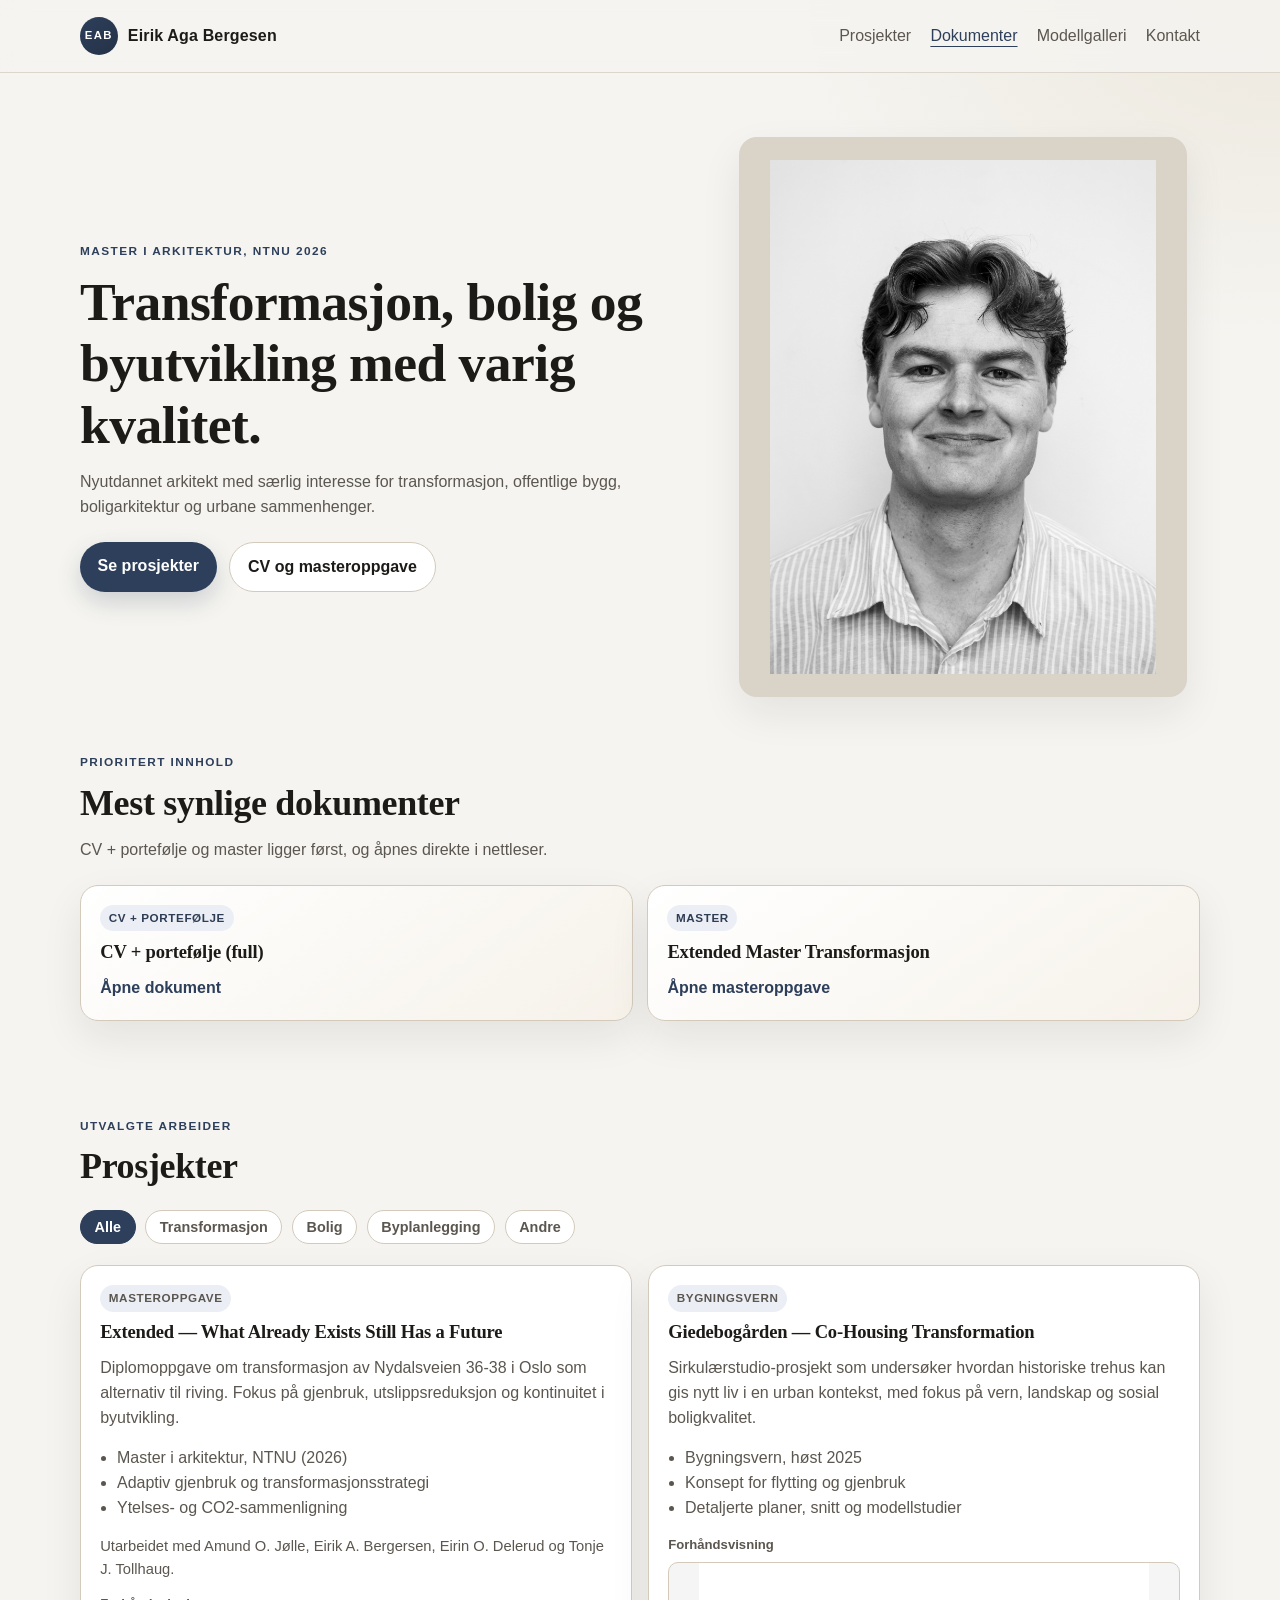
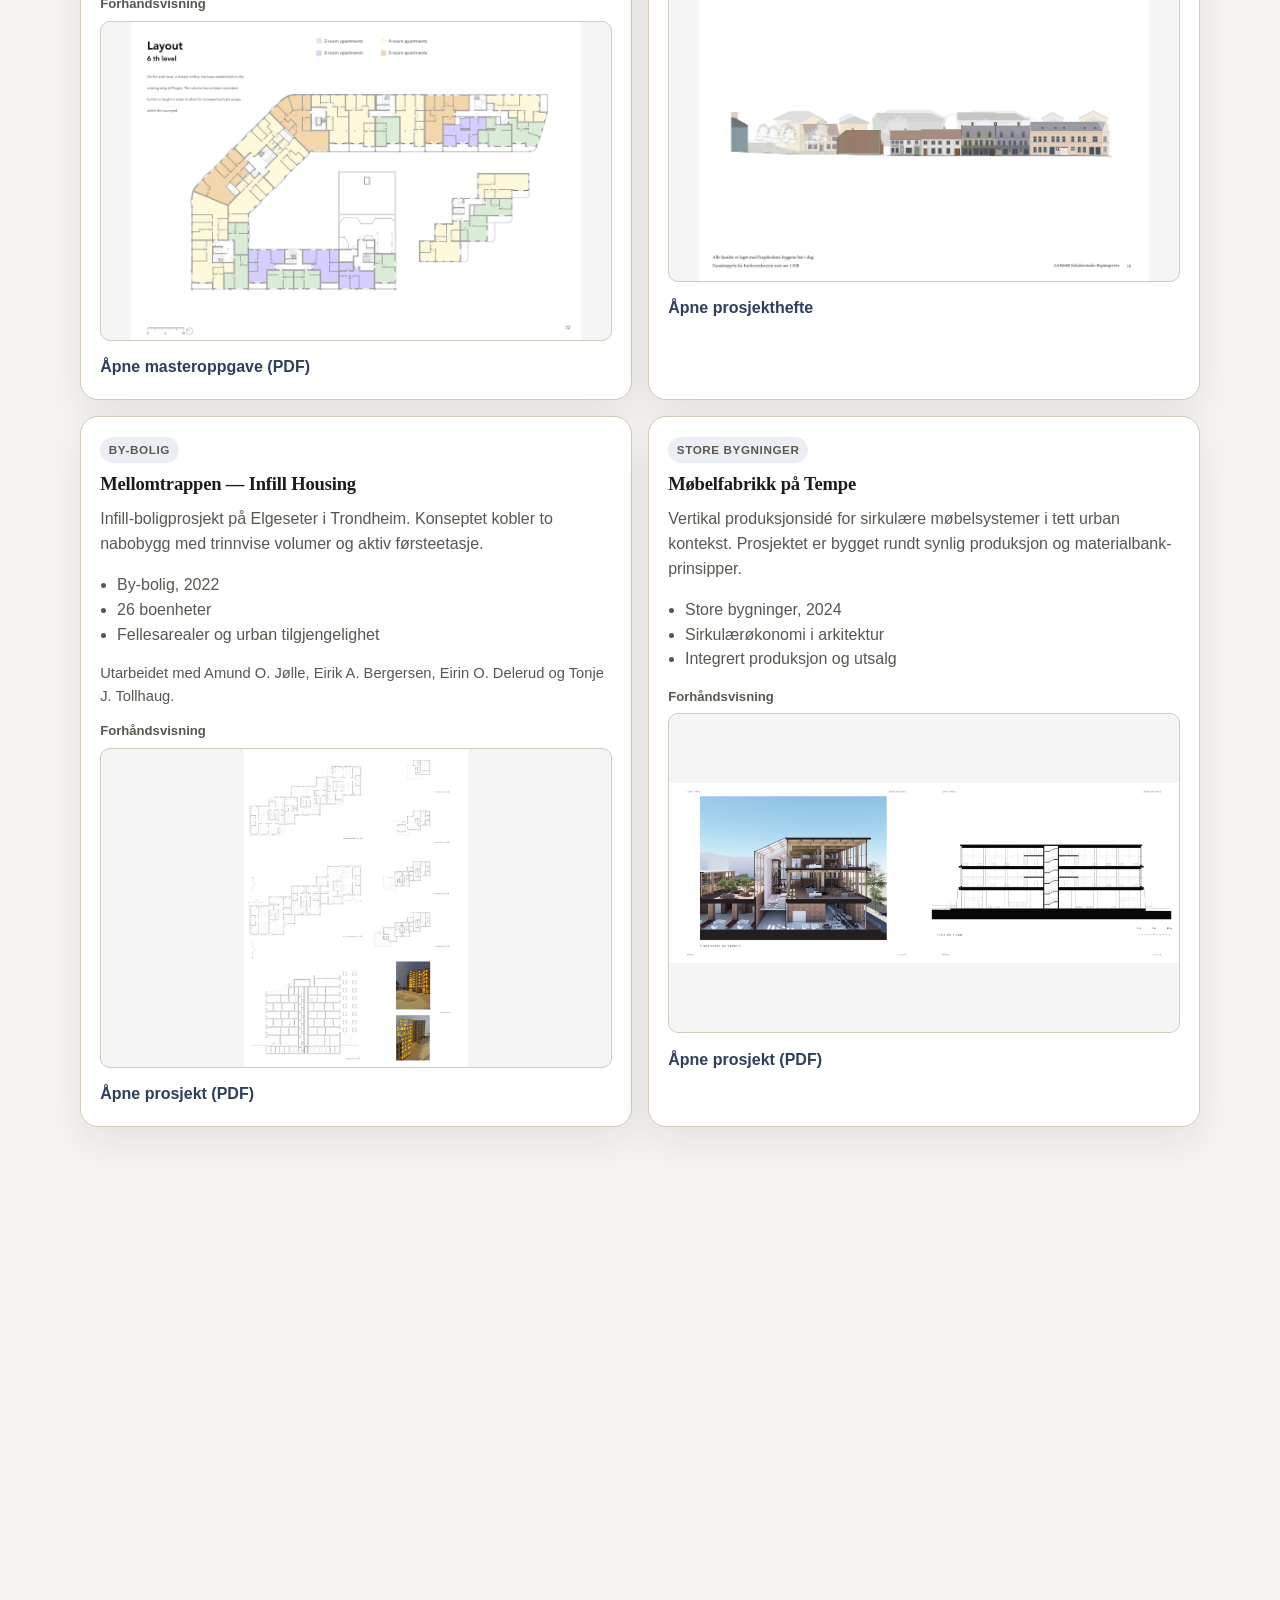
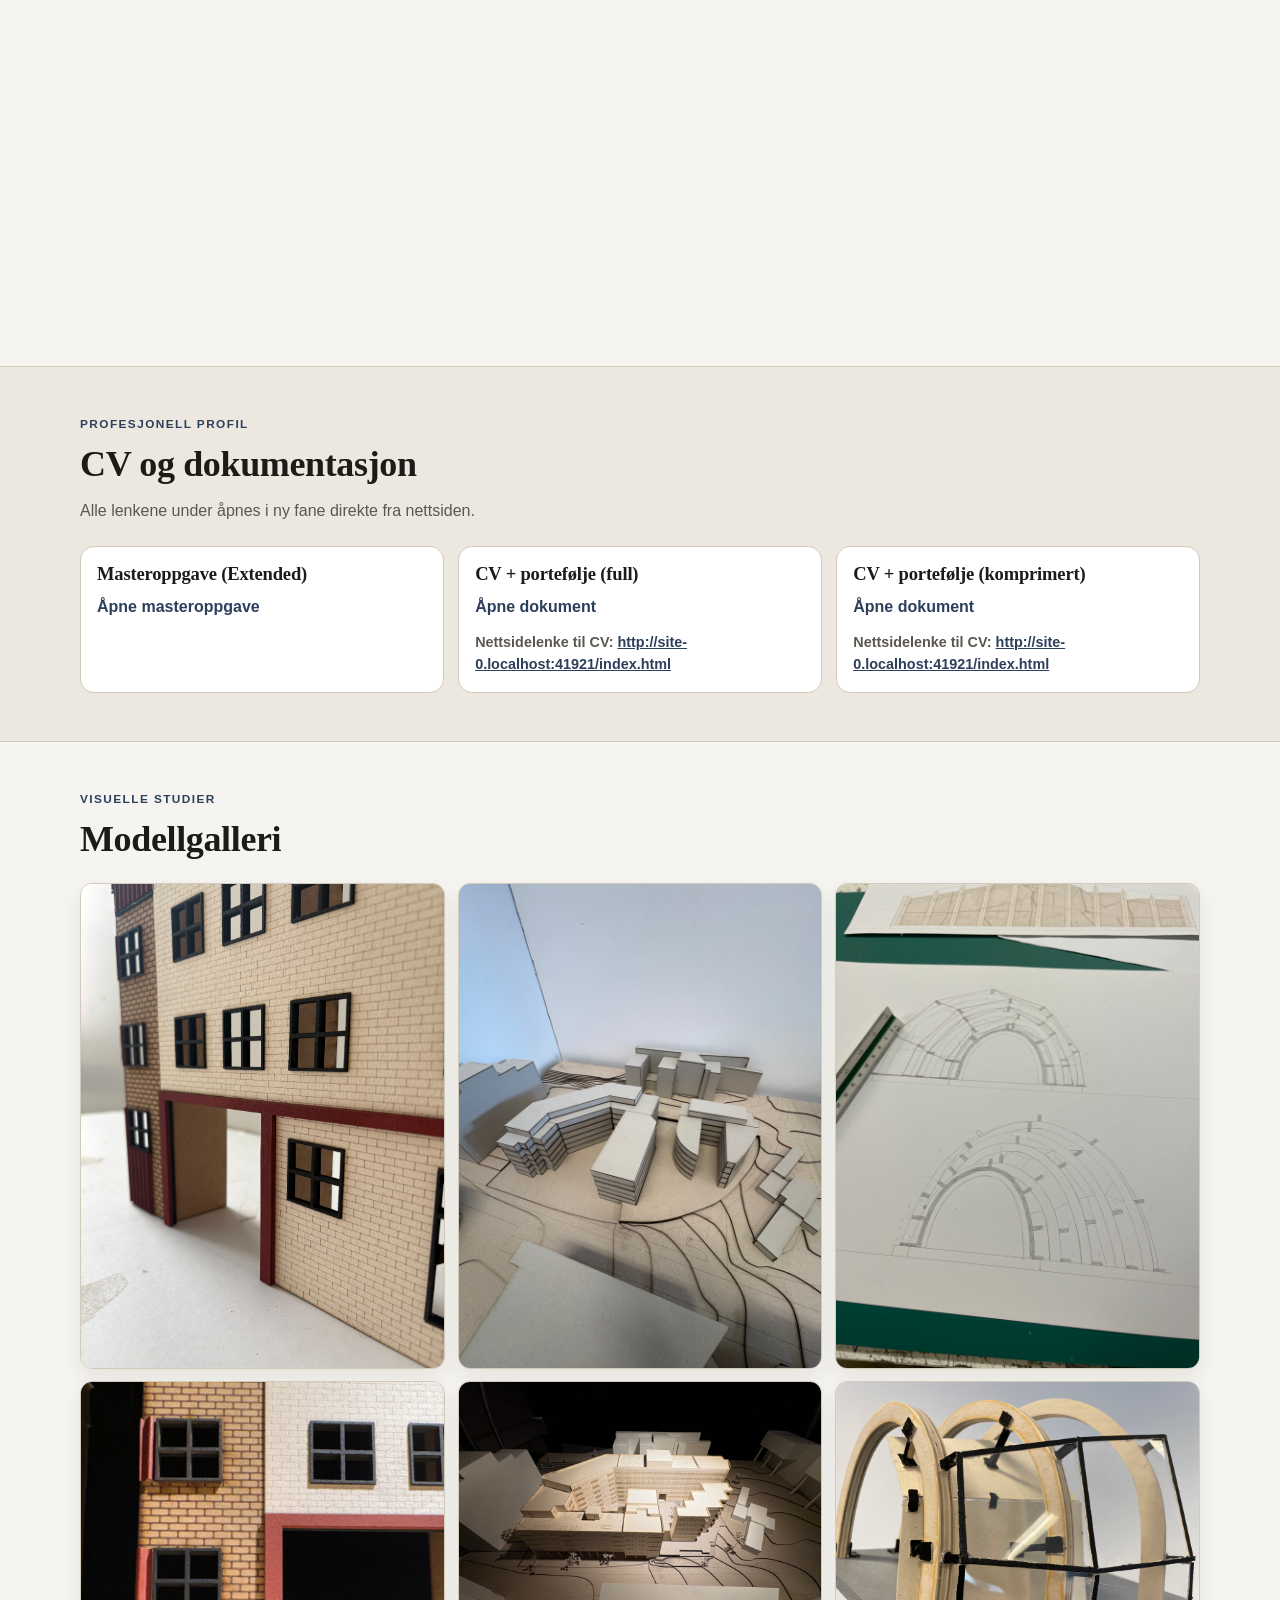
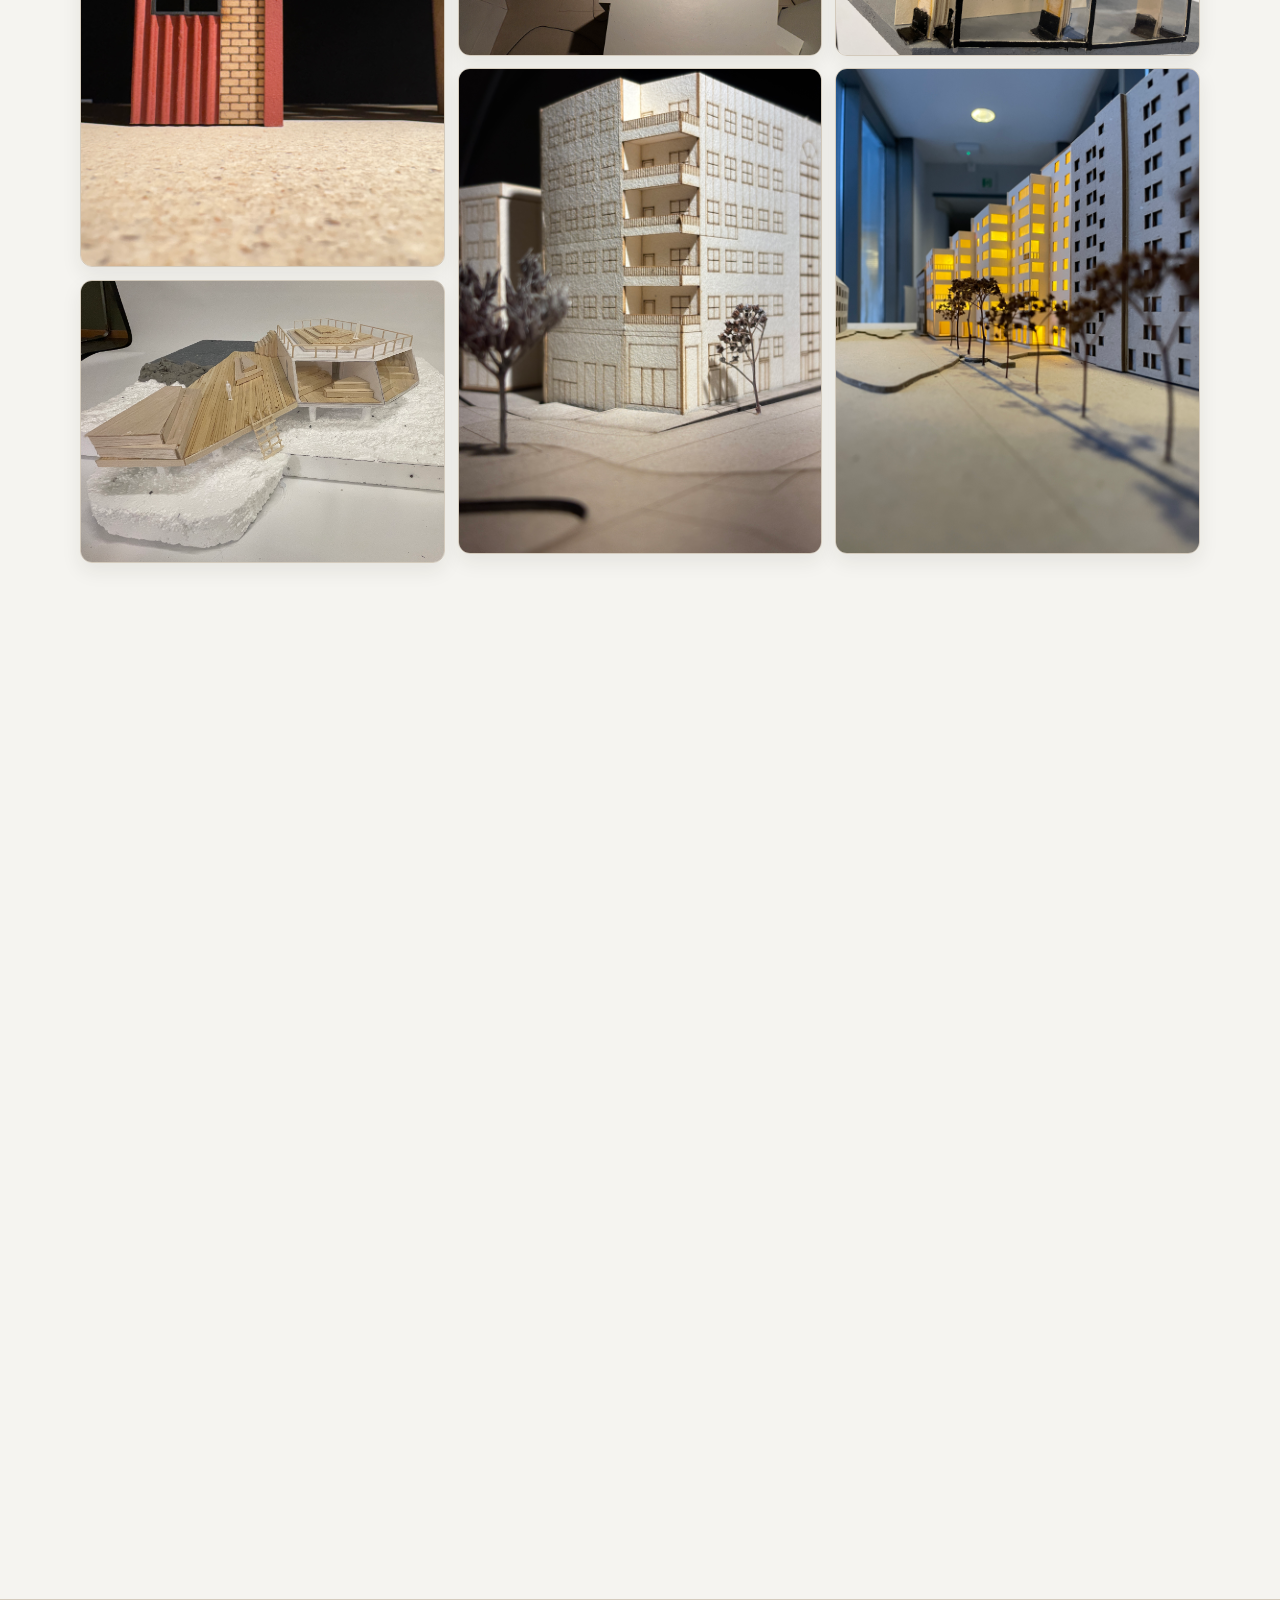
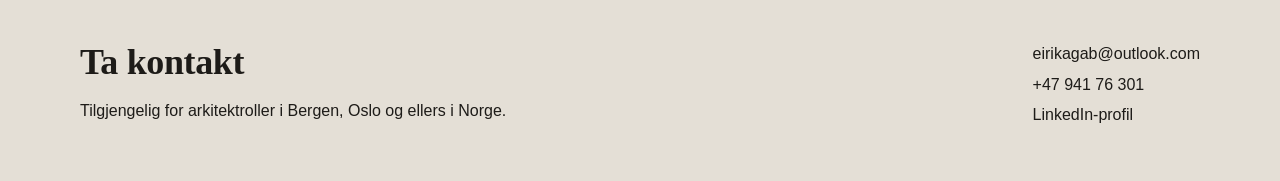
==== index.html @ 8e170a65 "Update portfolio content, compressed master PDF, and new model images" ====
<!doctype html>
<html lang="no">
  <head>
    <meta charset="UTF-8" />
    <meta name="viewport" content="width=device-width, initial-scale=1.0" />
    <title>Eirik Aga Bergesen | Arkitektportefølje</title>
    <meta
      name="description"
      content="Portefølje for Eirik Aga Bergesen: transformasjon, offentlige bygg, bolig og byutvikling."
    />
    <link rel="stylesheet" href="styles.css" />
  </head>
  <body>
    <header class="site-header">
      <div class="container nav-row">
        <a href="#top" class="logo">
          <span class="logo-mark">EAB</span>
          <span>Eirik Aga Bergesen</span>
        </a>
        <nav class="nav-links">
          <a href="#projects">Prosjekter</a>
          <a href="#documents">Dokumenter</a>
          <a href="#models">Modellgalleri</a>
          <a href="#contact">Kontakt</a>
        </nav>
      </div>
    </header>

    <main id="top">
      <section class="hero">
        <div class="container hero-grid">
          <div>
            <p class="eyebrow">Master i arkitektur, NTNU 2026</p>
            <h1>Transformasjon, bolig og byutvikling med varig kvalitet.</h1>
            <p class="lead">
              Nyutdannet arkitekt med særlig interesse for transformasjon,
              offentlige bygg, boligarkitektur og urbane sammenhenger.
            </p>
            <div class="cta-row">
              <a class="btn btn-primary" href="#projects">Se prosjekter</a>
              <a class="btn btn-secondary" href="#documents">CV og masteroppgave</a>
            </div>
          </div>
          <div class="portrait-wrap">
            <img
              src="Viktigste filer/Eirik Aga.jpg"
              alt="Portrett av Eirik Aga Bergesen"
              class="portrait portrait--headshot"
            />
          </div>
        </div>
      </section>

      <section class="section section-spotlight">
        <div class="container">
          <div class="section-head">
            <p class="eyebrow">Prioritert innhold</p>
            <h2>Mest synlige dokumenter</h2>
            <p class="section-note">CV + portefølje og master ligger først, og åpnes direkte i nettleser.</p>
          </div>
          <div class="spotlight-grid">
            <article class="spotlight-card reveal">
              <p class="card-tag">CV + portefølje</p>
              <h3>CV + portefølje (full)</h3>
              <a
                class="card-link"
                href="Viktigste filer/Cv_Portofolio_Eirik Aga_Bergesen.pdf"
                target="_blank"
                rel="noopener noreferrer"
                >Åpne dokument</a
              >
            </article>
            <article class="spotlight-card reveal">
              <p class="card-tag">Master</p>
              <h3>Extended Master Transformasjon</h3>
              <a
                class="card-link"
                href="Viktigste filer/Extende_Master_Transformasjon 2026-kopi-komprimert.pdf"
                target="_blank"
                rel="noopener noreferrer"
                >Åpne masteroppgave</a
              >
            </article>
          </div>
        </div>
      </section>

      <section id="projects" class="section">
        <div class="container">
          <div class="section-head">
            <p class="eyebrow">Utvalgte arbeider</p>
            <h2>Prosjekter</h2>
          </div>

          <div class="filter-row" role="group" aria-label="Filtrer prosjekter">
            <button class="filter-btn is-active" type="button" data-filter="all" aria-pressed="true">Alle</button>
            <button class="filter-btn" type="button" data-filter="transformasjon" aria-pressed="false">Transformasjon</button>
            <button class="filter-btn" type="button" data-filter="bolig" aria-pressed="false">Bolig</button>
            <button class="filter-btn" type="button" data-filter="byplanlegging" aria-pressed="false">Byplanlegging</button>
            <button class="filter-btn" type="button" data-filter="andre" aria-pressed="false">Andre</button>
          </div>

          <div class="project-grid" id="project-grid">
            <article class="card reveal" data-category="transformasjon">
              <p class="card-tag">Masteroppgave</p>
              <h3>Extended — What Already Exists Still Has a Future</h3>
              <p>
                Diplomoppgave om transformasjon av Nydalsveien 36-38 i Oslo som
                alternativ til riving. Fokus på gjenbruk, utslippsreduksjon og
                kontinuitet i byutvikling.
              </p>
              <ul>
                <li>Master i arkitektur, NTNU (2026)</li>
                <li>Adaptiv gjenbruk og transformasjonsstrategi</li>
                <li>Ytelses- og CO2-sammenligning</li>
              </ul>
              <p class="credit-line">
                Utarbeidet med Amund O. Jølle, Eirik A. Bergersen, Eirin O.
                Delerud og Tonje J. Tollhaug.
              </p>
              <div class="project-preview">
                <p class="preview-label">Forhåndsvisning</p>
                <img
                  class="preview-image lightbox-trigger"
                  src="previews/extended.jpg"
                  alt="Forhåndsvisning av Extended masteroppgave"
                  loading="lazy"
                />
              </div>
              <a
                class="card-link"
                href="Viktigste filer/Extende_Master_Transformasjon 2026-kopi-komprimert.pdf"
                target="_blank"
                rel="noopener noreferrer"
                >Åpne masteroppgave (PDF)</a
              >
            </article>

            <article class="card reveal" data-category="transformasjon">
              <p class="card-tag">Bygningsvern</p>
              <h3>Giedebogården — Co-Housing Transformation</h3>
              <p>
                Sirkulærstudio-prosjekt som undersøker hvordan historiske trehus
                kan gis nytt liv i en urban kontekst, med fokus på vern, landskap
                og sosial boligkvalitet.
              </p>
              <ul>
                <li>Bygningsvern, høst 2025</li>
                <li>Konsept for flytting og gjenbruk</li>
                <li>Detaljerte planer, snitt og modellstudier</li>
              </ul>
              <div class="project-preview">
                <p class="preview-label">Forhåndsvisning</p>
                <img
                  class="preview-image lightbox-trigger"
                  src="previews/giedebogarden.jpg"
                  alt="Forhåndsvisning av Giedebogården prosjekthefte"
                  loading="lazy"
                />
              </div>
              <a
                class="card-link"
                href="Viktigste filer/Prosjekthefte Giedebogården(Transformasjon) .pdf"
                target="_blank"
                rel="noopener noreferrer"
                >Åpne prosjekthefte</a
              >
            </article>

            <article class="card reveal" data-category="bolig">
              <p class="card-tag">By-bolig</p>
              <h3>Mellomtrappen — Infill Housing</h3>
              <p>
                Infill-boligprosjekt på Elgeseter i Trondheim. Konseptet kobler
                to nabobygg med trinnvise volumer og aktiv førsteetasje.
              </p>
              <ul>
                <li>By-bolig, 2022</li>
                <li>26 boenheter</li>
                <li>Fellesarealer og urban tilgjengelighet</li>
              </ul>
              <p class="credit-line">
                Utarbeidet med Amund O. Jølle, Eirik A. Bergersen, Eirin O.
                Delerud og Tonje J. Tollhaug.
              </p>
              <div class="project-preview">
                <p class="preview-label">Forhåndsvisning</p>
                <img
                  class="preview-image lightbox-trigger"
                  src="previews/mellomtrappen.jpg"
                  alt="Forhåndsvisning av Mellomtrappen prosjekt"
                  loading="lazy"
                />
              </div>
              <a
                class="card-link"
                href="Bergesen Eirik Aga (10057)_ByBolig_1.pdf"
                target="_blank"
                rel="noopener noreferrer"
                >Åpne prosjekt (PDF)</a
              >
            </article>

            <article class="card reveal" data-category="andre">
              <p class="card-tag">Store bygninger</p>
              <h3>Møbelfabrikk på Tempe</h3>
              <p>
                Vertikal produksjonsidé for sirkulære møbelsystemer i tett urban
                kontekst. Prosjektet er bygget rundt synlig produksjon og
                materialbank-prinsipper.
              </p>
              <ul>
                <li>Store bygninger, 2024</li>
                <li>Sirkulærøkonomi i arkitektur</li>
                <li>Integrert produksjon og utsalg</li>
              </ul>
              <div class="project-preview">
                <p class="preview-label">Forhåndsvisning</p>
                <img
                  class="preview-image lightbox-trigger"
                  src="previews/mobelfabrikk.jpg"
                  alt="Forhåndsvisning av Møbelfabrikk på Tempe"
                  loading="lazy"
                />
              </div>
              <a
                class="card-link"
                href="Viktigste filer/B2_prosjekthefte.(store bygninger)pdf.pdf"
                target="_blank"
                rel="noopener noreferrer"
                >Åpne prosjekt (PDF)</a
              >
            </article>

            <article class="card reveal" data-category="andre">
              <p class="card-tag">Landskap</p>
              <h3>Landskapsprosjekt — Museumspaviljong</h3>
              <p>
                Individuelt landskapsforslag med sirkulær paviljong og nedsenket
                romsekvens for kulturarrangementer.
              </p>
              <ul>
                <li>Individuelt prosjekt</li>
                <li>Kobling mellom bygg og landskap</li>
                <li>Fleksibelt for utstilling og arrangement</li>
              </ul>
              <div class="project-preview">
                <p class="preview-label">Forhåndsvisning</p>
                <img
                  class="preview-image lightbox-trigger"
                  src="previews/landskap.jpg"
                  alt="Forhåndsvisning av landskapsprosjekt"
                  loading="lazy"
                />
              </div>
              <a
                class="card-link"
                href="Viktigste filer/Final_Individual_Eirik Aga Bergesen_Lanskaps.pdf"
                target="_blank"
                rel="noopener noreferrer"
                >Åpne prosjekt (PDF)</a
              >
            </article>

            <article class="card reveal" data-category="byplanlegging">
              <p class="card-tag">Byplanlegging</p>
              <h3>Byplanlegging og boligstudier</h3>
              <p>
                Samling av planfaglige prosjekter med fokus på sosial
                bærekraft, stedstilhørighet og klimabevisste boligstrukturer.
              </p>
              <ul>
                <li>Byplanlegging gjennom flere studioer</li>
                <li>Nabolagsskala og typologistudier</li>
                <li>Robuste sosiale fellesrom</li>
              </ul>
              <p class="credit-line">
                Utarbeidet med Amund O. Jølle, Eirik A. Bergersen, Eirin O.
                Delerud og Tonje J. Tollhaug.
              </p>
              <div class="project-preview">
                <p class="preview-label">Forhåndsvisning</p>
                <img
                  class="preview-image lightbox-trigger"
                  src="previews/byplanlegging.jpg"
                  alt="Forhåndsvisning av Byplanlegging 1"
                  loading="lazy"
                />
              </div>
              <div class="link-stack">
                <a
                  class="card-link"
                  href="Bergesen Eirik Aga (10018)_Byplanlegging_1.pdf"
                  target="_blank"
                  rel="noopener noreferrer"
                  >Åpne Byplanlegging 1</a
                >
                <a
                  class="card-link"
                  href="Bergesen Eirik Aga (10018)_Byplanlegging_2.pdf"
                  target="_blank"
                  rel="noopener noreferrer"
                  >Åpne Byplanlegging 2</a
                >
                <a
                  class="card-link"
                  href="Bolig_og_bånd_HEFTE_Byplanlegging.pdf"
                  target="_blank"
                  rel="noopener noreferrer"
                  >Åpne Bolig og Bånd</a
                >
              </div>
            </article>
          </div>
        </div>
      </section>

      <section id="documents" class="section section-alt">
        <div class="container">
          <div class="section-head">
            <p class="eyebrow">Profesjonell profil</p>
            <h2>CV og dokumentasjon</h2>
            <p class="section-note">Alle lenkene under åpnes i ny fane direkte fra nettsiden.</p>
          </div>
          <div class="docs-grid">
            <article class="doc-card">
              <h3>Masteroppgave (Extended)</h3>
              <a
                href="Viktigste filer/Extende_Master_Transformasjon 2026-kopi-komprimert.pdf"
                target="_blank"
                rel="noopener noreferrer"
                class="card-link"
                >Åpne masteroppgave</a
              >
            </article>
            <article class="doc-card">
              <h3>CV + portefølje (full)</h3>
              <a
                href="Viktigste filer/Cv_Portofolio_Eirik Aga_Bergesen.pdf"
                target="_blank"
                rel="noopener noreferrer"
                class="card-link"
                >Åpne dokument</a
              >
              <p class="doc-note">
                Nettsidelenke til CV: <a class="site-url-link" data-site-url href="#top">Laster inn...</a>
              </p>
            </article>
            <article class="doc-card">
              <h3>CV + portefølje (komprimert)</h3>
              <a
                href="Viktigste filer/Cv_Portofolio_Eirik Aga_Bergesen_Bok_komprimert (1).pdf"
                target="_blank"
                rel="noopener noreferrer"
                class="card-link"
                >Åpne dokument</a
              >
              <p class="doc-note">
                Nettsidelenke til CV: <a class="site-url-link" data-site-url href="#top">Laster inn...</a>
              </p>
            </article>
          </div>
        </div>
      </section>

      <section id="models" class="section">
        <div class="container">
          <div class="section-head">
            <p class="eyebrow">Visuelle studier</p>
            <h2>Modellgalleri</h2>
          </div>
          <div class="gallery-grid">
            <img class="reveal lightbox-trigger" src="Ekstra modellbilder/IMG_1663.JPG" alt="Arkitekturmodell bilde 1" />
            <img class="reveal lightbox-trigger" src="Ekstra modellbilder/IMG_1647.JPG" alt="Arkitekturmodell bilde 2" />
            <img class="reveal lightbox-trigger" src="Ekstra modellbilder/IMG_0713.jpg" alt="Arkitekturmodell bilde 3" />
            <img class="reveal lightbox-trigger" src="Ekstra modellbilder/IMG_0424.JPG" alt="Arkitekturmodell bilde 4" />
            <img class="reveal lightbox-trigger" src="Ekstra modellbilder/IMG_1439.JPG" alt="Arkitekturmodell bilde 5" />
            <img class="reveal lightbox-trigger" src="Ekstra modellbilder/IMG_1613.JPG" alt="Arkitekturmodell bilde 3" />
            <img class="reveal lightbox-trigger" src="Ekstra modellbilder/IMG_1631.JPG" alt="Arkitekturmodell bilde 4" />
            <img class="reveal lightbox-trigger" src="Ekstra modellbilder/IMG_1643.JPG" alt="Arkitekturmodell bilde 4" />
            <img class="reveal lightbox-trigger" src="Ekstra modellbilder/IMG_1743.JPG" alt="Arkitekturmodell bilde 5" />
            <img class="reveal lightbox-trigger" src="Ekstra modellbilder/IMG_1776.JPG" alt="Arkitekturmodell bilde 6" />
            <img class="reveal lightbox-trigger" src="Ekstra modellbilder/IMG_1859.JPG" alt="Arkitekturmodell bilde 7" />
            <img class="reveal lightbox-trigger" src="Ekstra modellbilder/IMG_2533 2.JPG" alt="Arkitekturmodell bilde 8" />
            <img class="reveal lightbox-trigger" src="Ekstra modellbilder/IMG_2534.jpg" alt="Arkitekturmodell bilde 9" />
            <img class="reveal lightbox-trigger" src="Ekstra modellbilder/IMG_3934.JPG" alt="Arkitekturmodell bilde 10" />
          </div>
        </div>
      </section>
    </main>

    <footer id="contact" class="site-footer">
      <div class="container footer-grid">
        <div>
          <h2>Ta kontakt</h2>
          <p>Tilgjengelig for arkitektroller i Bergen, Oslo og ellers i Norge.</p>
        </div>
        <div class="contact-list">
          <a href="mailto:eirikagab@outlook.com">eirikagab@outlook.com</a>
          <a href="tel:+4794176301">+47 941 76 301</a>
          <a
            href="https://www.linkedin.com/in/eirik-aga-bergesen-a0362a415"
            target="_blank"
            rel="noopener noreferrer"
            >LinkedIn-profil</a
          >
        </div>
      </div>
    </footer>
    <div class="lightbox" id="lightbox" aria-hidden="true">
      <button class="lightbox-close" type="button" aria-label="Lukk bilde">×</button>
      <img class="lightbox-image" src="" alt="" />
    </div>
    <script src="script.js"></script>
  </body>
</html>
---- styles.css ----
:root {
  --bg: #f5f4f0;
  --surface: #ffffff;
  --surface-alt: #ece8df;
  --text: #1d1b18;
  --muted: #5b564f;
  --line: #d3cabc;
  --brand: #2d3f5b;
  --brand-soft: #8da0bc;
  --accent: #8f714f;
  --radius: 18px;
  --shadow: 0 16px 40px rgba(24, 29, 38, 0.08);
  --transition: 240ms cubic-bezier(0.2, 0.65, 0.2, 1);
}

*,
*::before,
*::after {
  box-sizing: border-box;
}

html {
  scroll-behavior: smooth;
}

body {
  margin: 0;
  font-family: "Inter", "Avenir Next", "Segoe UI", sans-serif;
  color: var(--text);
  background:
    radial-gradient(90vw 70vw at 10% -10%, #e6ebf2 0%, transparent 50%),
    radial-gradient(80vw 55vw at 100% 0%, #ede8de 0%, transparent 48%),
    var(--bg);
  line-height: 1.55;
}

img {
  max-width: 100%;
  display: block;
}

.container {
  width: min(1120px, 92vw);
  margin: 0 auto;
}

.site-header {
  position: sticky;
  top: 0;
  z-index: 10;
  border-bottom: 1px solid rgba(209, 201, 190, 0.72);
  backdrop-filter: blur(12px);
  background: rgba(245, 244, 240, 0.84);
}

.nav-row {
  min-height: 72px;
  display: flex;
  justify-content: space-between;
  align-items: center;
  gap: 1rem;
}

.logo {
  display: inline-flex;
  align-items: center;
  gap: 0.64rem;
  color: var(--text);
  text-decoration: none;
  font-weight: 650;
  letter-spacing: 0.01em;
}

.logo-mark {
  display: inline-flex;
  justify-content: center;
  align-items: center;
  width: 2.35rem;
  height: 2.35rem;
  border-radius: 999px;
  background: linear-gradient(145deg, var(--brand) 0%, #253247 100%);
  color: #fff;
  font-size: 0.71rem;
  letter-spacing: 0.12em;
  font-weight: 700;
}

.nav-links {
  display: flex;
  gap: 1.2rem;
  flex-wrap: wrap;
}

.nav-links a {
  color: var(--muted);
  text-decoration: none;
  font-weight: 520;
  transition: color var(--transition);
}

.nav-links a:hover {
  color: var(--brand);
}

.nav-links a.is-active {
  color: var(--brand);
  text-decoration: underline;
  text-underline-offset: 0.3rem;
}

.hero {
  padding: 4rem 0 2.5rem;
}

.hero-grid {
  display: grid;
  grid-template-columns: 1.15fr 0.85fr;
  align-items: center;
  gap: 2.2rem;
}

.eyebrow {
  margin: 0 0 0.7rem;
  text-transform: uppercase;
  letter-spacing: 0.12em;
  font-size: 0.74rem;
  font-weight: 650;
  color: var(--brand);
}

h1,
h2,
h3 {
  margin: 0 0 0.85rem;
  line-height: 1.15;
  letter-spacing: -0.01em;
  font-family: "Iowan Old Style", "Palatino Linotype", "Times New Roman", serif;
}

h1 {
  font-size: clamp(2rem, 5vw, 3.35rem);
}

h2 {
  font-size: clamp(1.5rem, 3.5vw, 2.25rem);
}

h3 {
  font-size: 1.16rem;
}

.lead {
  margin: 0;
  max-width: 62ch;
  color: var(--muted);
}

.cta-row {
  margin-top: 1.4rem;
  display: flex;
  gap: 0.8rem;
  flex-wrap: wrap;
}

.btn {
  padding: 0.72rem 1.1rem;
  border-radius: 999px;
  text-decoration: none;
  font-weight: 560;
  transition:
    transform var(--transition),
    box-shadow var(--transition),
    background-color var(--transition),
    color var(--transition),
    border-color var(--transition);
}

.btn-primary {
  background: var(--brand);
  color: #fff;
  box-shadow: 0 10px 24px rgba(45, 63, 91, 0.2);
}

.btn-primary:hover {
  background: #223045;
  transform: translateY(-1px);
}

.btn-secondary {
  border: 1px solid var(--line);
  color: var(--text);
  background: #fff;
}

.btn-secondary:hover {
  border-color: #b6b0a5;
  transform: translateY(-1px);
}

.portrait-wrap {
  display: grid;
  place-items: center;
  aspect-ratio: 4 / 5;
  border-radius: var(--radius);
  overflow: hidden;
  box-shadow: var(--shadow);
  background: #d9d3c8;
  max-height: 560px;
}

.portrait {
  width: 100%;
  height: 100%;
  object-fit: cover;
}

.portrait--headshot {
  width: 86%;
  height: 92%;
  object-fit: contain;
  object-position: center 24%;
}

.section {
  padding: 3rem 0;
}

.section-spotlight {
  padding-top: 1rem;
}

.section-alt {
  background: var(--surface-alt);
  border-top: 1px solid var(--line);
  border-bottom: 1px solid var(--line);
}

.section-head {
  margin-bottom: 1.4rem;
}

.section-note {
  margin: 0;
  color: var(--muted);
}

.spotlight-grid {
  display: grid;
  grid-template-columns: repeat(2, minmax(0, 1fr));
  gap: 0.9rem;
}

.spotlight-card {
  background: linear-gradient(145deg, #fff, #f6f2ea);
  border: 1px solid var(--line);
  border-radius: var(--radius);
  padding: 1.2rem;
  box-shadow: var(--shadow);
}

.filter-row {
  margin: 0 0 1.3rem;
  display: flex;
  flex-wrap: wrap;
  gap: 0.6rem;
}

.filter-btn {
  border: 1px solid var(--line);
  border-radius: 999px;
  background: #fff;
  color: var(--muted);
  padding: 0.5rem 0.85rem;
  font-size: 0.9rem;
  font-weight: 550;
  cursor: pointer;
  transition:
    border-color var(--transition),
    color var(--transition),
    background-color var(--transition),
    transform var(--transition);
}

.filter-btn:hover {
  color: var(--brand);
  border-color: #b4b7bd;
}

.filter-btn.is-active {
  background: var(--brand);
  border-color: var(--brand);
  color: #fff;
}

.project-grid {
  display: grid;
  grid-template-columns: repeat(2, minmax(0, 1fr));
  gap: 1rem;
}

.card {
  background: var(--surface);
  border: 1px solid var(--line);
  border-radius: var(--radius);
  padding: 1.2rem;
  box-shadow: var(--shadow);
  transition:
    transform var(--transition),
    box-shadow var(--transition),
    border-color var(--transition),
    opacity var(--transition);
}

.card:hover {
  transform: translateY(-4px);
  border-color: #bcc5d2;
  box-shadow: 0 20px 34px rgba(33, 38, 45, 0.12);
}

.card.is-hidden {
  opacity: 0;
  transform: scale(0.98);
  pointer-events: none;
  display: none;
}

.card-tag {
  display: inline-block;
  margin: 0 0 0.6rem;
  padding: 0.26rem 0.54rem;
  border-radius: 999px;
  background: #ebeff5;
  color: #2e3c54;
  font-size: 0.73rem;
  font-weight: 650;
  letter-spacing: 0.05em;
  text-transform: uppercase;
}

.card p {
  color: var(--muted);
  margin-top: 0;
}

.credit-line {
  margin: 0.2rem 0 0.85rem;
  font-size: 0.92rem;
  color: var(--muted);
}

.card ul {
  margin: 0.2rem 0 0.9rem;
  padding-left: 1.05rem;
  color: var(--muted);
}

.project-preview {
  margin: 0.25rem 0 0.9rem;
}

.preview-label {
  margin: 0 0 0.4rem;
  font-size: 0.82rem;
  font-weight: 600;
  color: var(--muted);
}

.preview-image {
  width: 100%;
  aspect-ratio: 16 / 10;
  border: 1px solid var(--line);
  border-radius: 10px;
  background: #f5f5f5;
  object-fit: contain;
  object-position: center;
}

.card-link {
  color: var(--brand);
  text-decoration: none;
  font-weight: 600;
}

.card-link:hover {
  text-decoration: underline;
}

.link-stack {
  display: grid;
  gap: 0.45rem;
}

.docs-grid {
  display: grid;
  grid-template-columns: repeat(3, minmax(0, 1fr));
  gap: 0.9rem;
}

.doc-card {
  background: var(--surface);
  border: 1px solid var(--line);
  border-radius: 14px;
  padding: 1rem;
  color: var(--text);
  font-weight: 560;
  transition:
    transform var(--transition),
    border-color var(--transition),
    box-shadow var(--transition);
}

.doc-card h3 {
  margin-bottom: 0.65rem;
}

.doc-card:hover {
  border-color: #bec6d2;
  transform: translateY(-3px);
  box-shadow: 0 14px 22px rgba(35, 41, 51, 0.1);
}

.doc-note {
  margin: 0.7rem 0 0;
  font-size: 0.9rem;
  color: var(--muted);
}

.site-url-link {
  color: var(--brand);
}

.gallery-grid {
  column-count: 3;
  column-gap: 0.8rem;
}

.gallery-grid img {
  width: 100%;
  margin-bottom: 0.8rem;
  border-radius: 12px;
  border: 1px solid var(--line);
  break-inside: avoid;
  box-shadow: 0 8px 20px rgba(39, 34, 27, 0.08);
  cursor: zoom-in;
  transition:
    transform var(--transition),
    box-shadow var(--transition);
}

.gallery-grid img:hover {
  transform: translateY(-3px);
  box-shadow: 0 18px 28px rgba(25, 30, 39, 0.14);
}

.site-footer {
  border-top: 1px solid var(--line);
  background: #e4dfd6;
  padding: 2.6rem 0;
}

.footer-grid {
  display: flex;
  justify-content: space-between;
  gap: 1.5rem;
  flex-wrap: wrap;
}

.contact-list {
  display: grid;
  gap: 0.38rem;
  align-content: start;
}

.contact-list a {
  color: var(--text);
  text-decoration: none;
  transition: color var(--transition);
}

.contact-list a:hover {
  color: var(--brand);
}

.lightbox {
  position: fixed;
  inset: 0;
  display: none;
  justify-content: center;
  align-items: center;
  padding: 1.2rem;
  background: rgba(8, 12, 18, 0.88);
  z-index: 40;
}

.lightbox.is-open {
  display: flex;
}

.lightbox-image {
  max-width: min(1200px, 92vw);
  max-height: 88vh;
  border-radius: 10px;
  border: 1px solid rgba(255, 255, 255, 0.25);
}

.lightbox-close {
  position: absolute;
  top: 1rem;
  right: 1rem;
  width: 2.5rem;
  height: 2.5rem;
  border-radius: 999px;
  border: 1px solid rgba(255, 255, 255, 0.4);
  background: rgba(14, 18, 26, 0.7);
  color: #fff;
  font-size: 1.5rem;
  line-height: 1;
  cursor: pointer;
}

.reveal {
  opacity: 0;
  transform: translateY(16px);
  transition:
    opacity 520ms cubic-bezier(0.2, 0.7, 0.2, 1),
    transform 520ms cubic-bezier(0.2, 0.7, 0.2, 1);
}

.reveal.is-visible {
  opacity: 1;
  transform: translateY(0);
}

@media (prefers-reduced-motion: reduce) {
  html {
    scroll-behavior: auto;
  }

  *,
  *::before,
  *::after {
    animation: none !important;
    transition-duration: 1ms !important;
  }

  .reveal {
    opacity: 1;
    transform: none;
  }
}

@media (max-width: 980px) {
  .hero-grid,
  .project-grid,
  .docs-grid,
  .spotlight-grid {
    grid-template-columns: 1fr;
  }

  .gallery-grid {
    column-count: 2;
  }
}

@media (max-width: 620px) {
  .nav-row {
    padding: 0.65rem 0;
  }

  .logo {
    font-size: 0.9rem;
  }

  .logo-mark {
    width: 2rem;
    height: 2rem;
  }

  .gallery-grid {
    column-count: 1;
  }
}
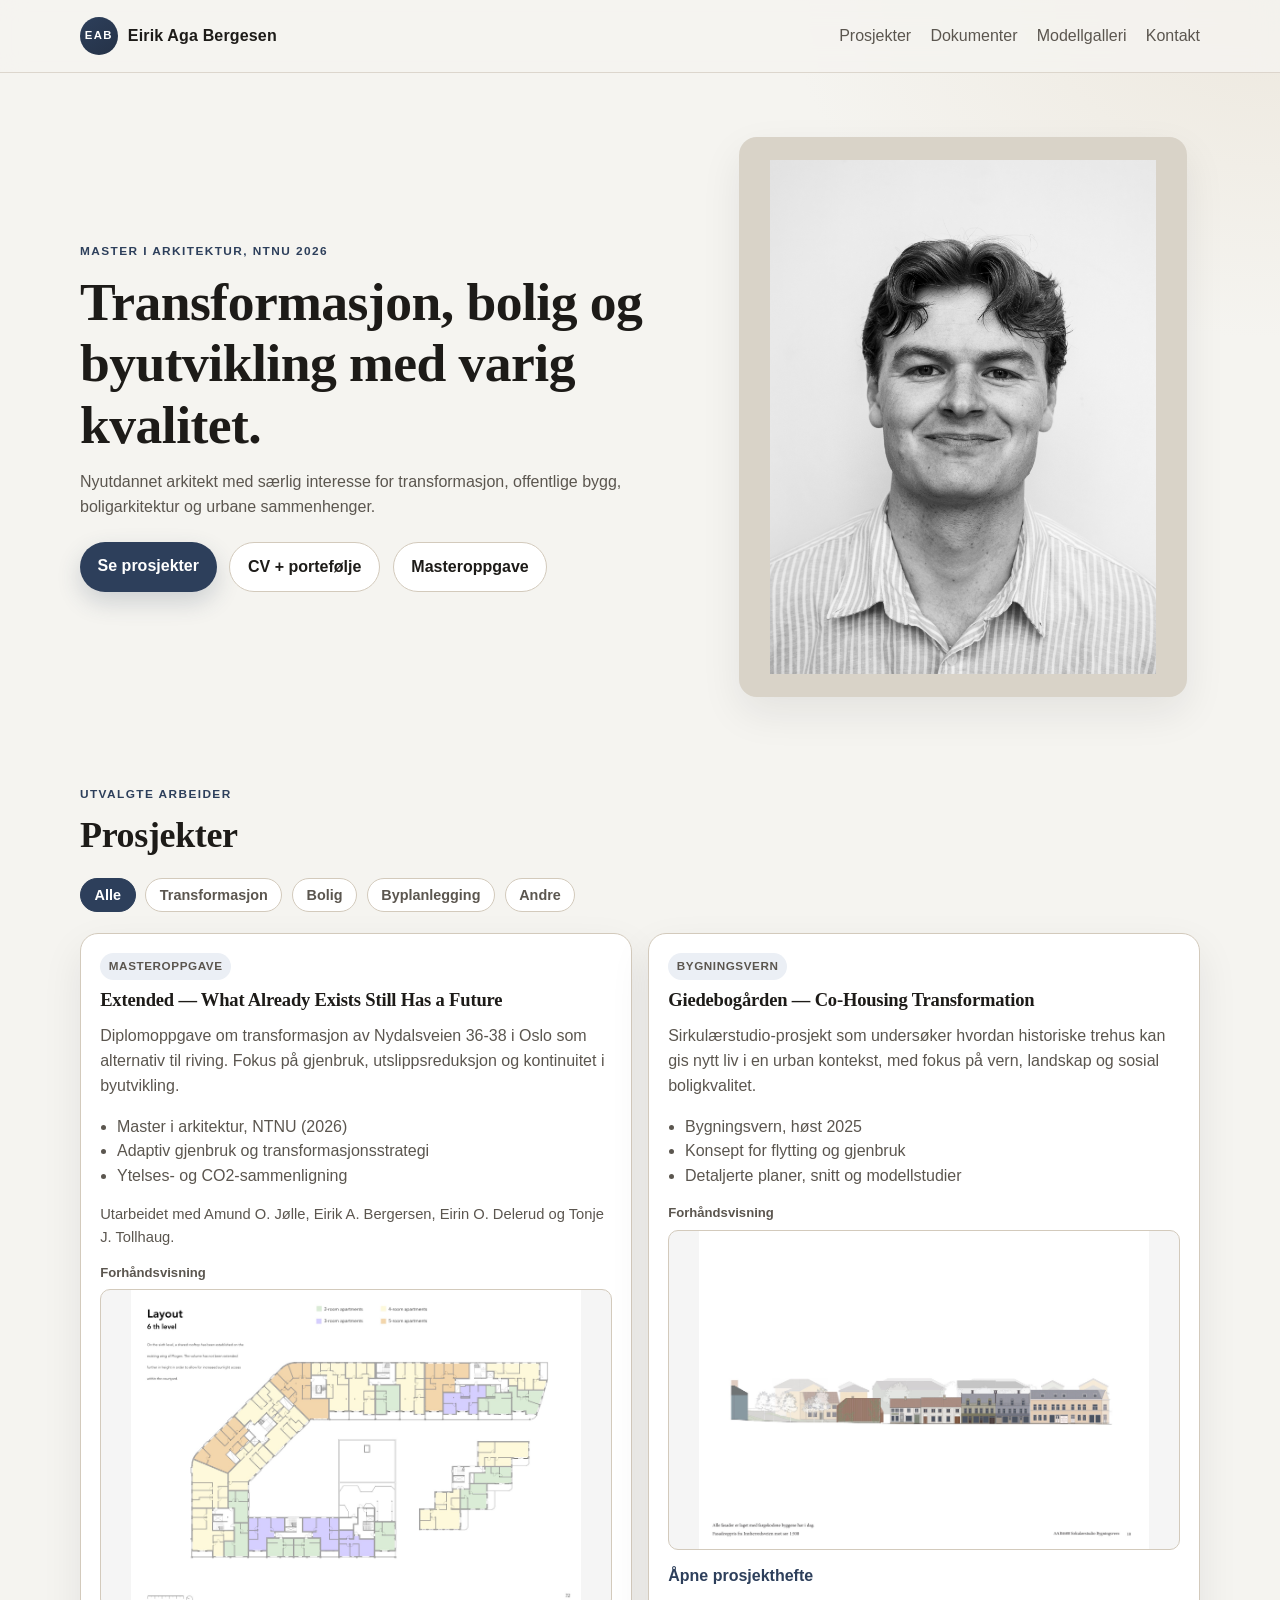
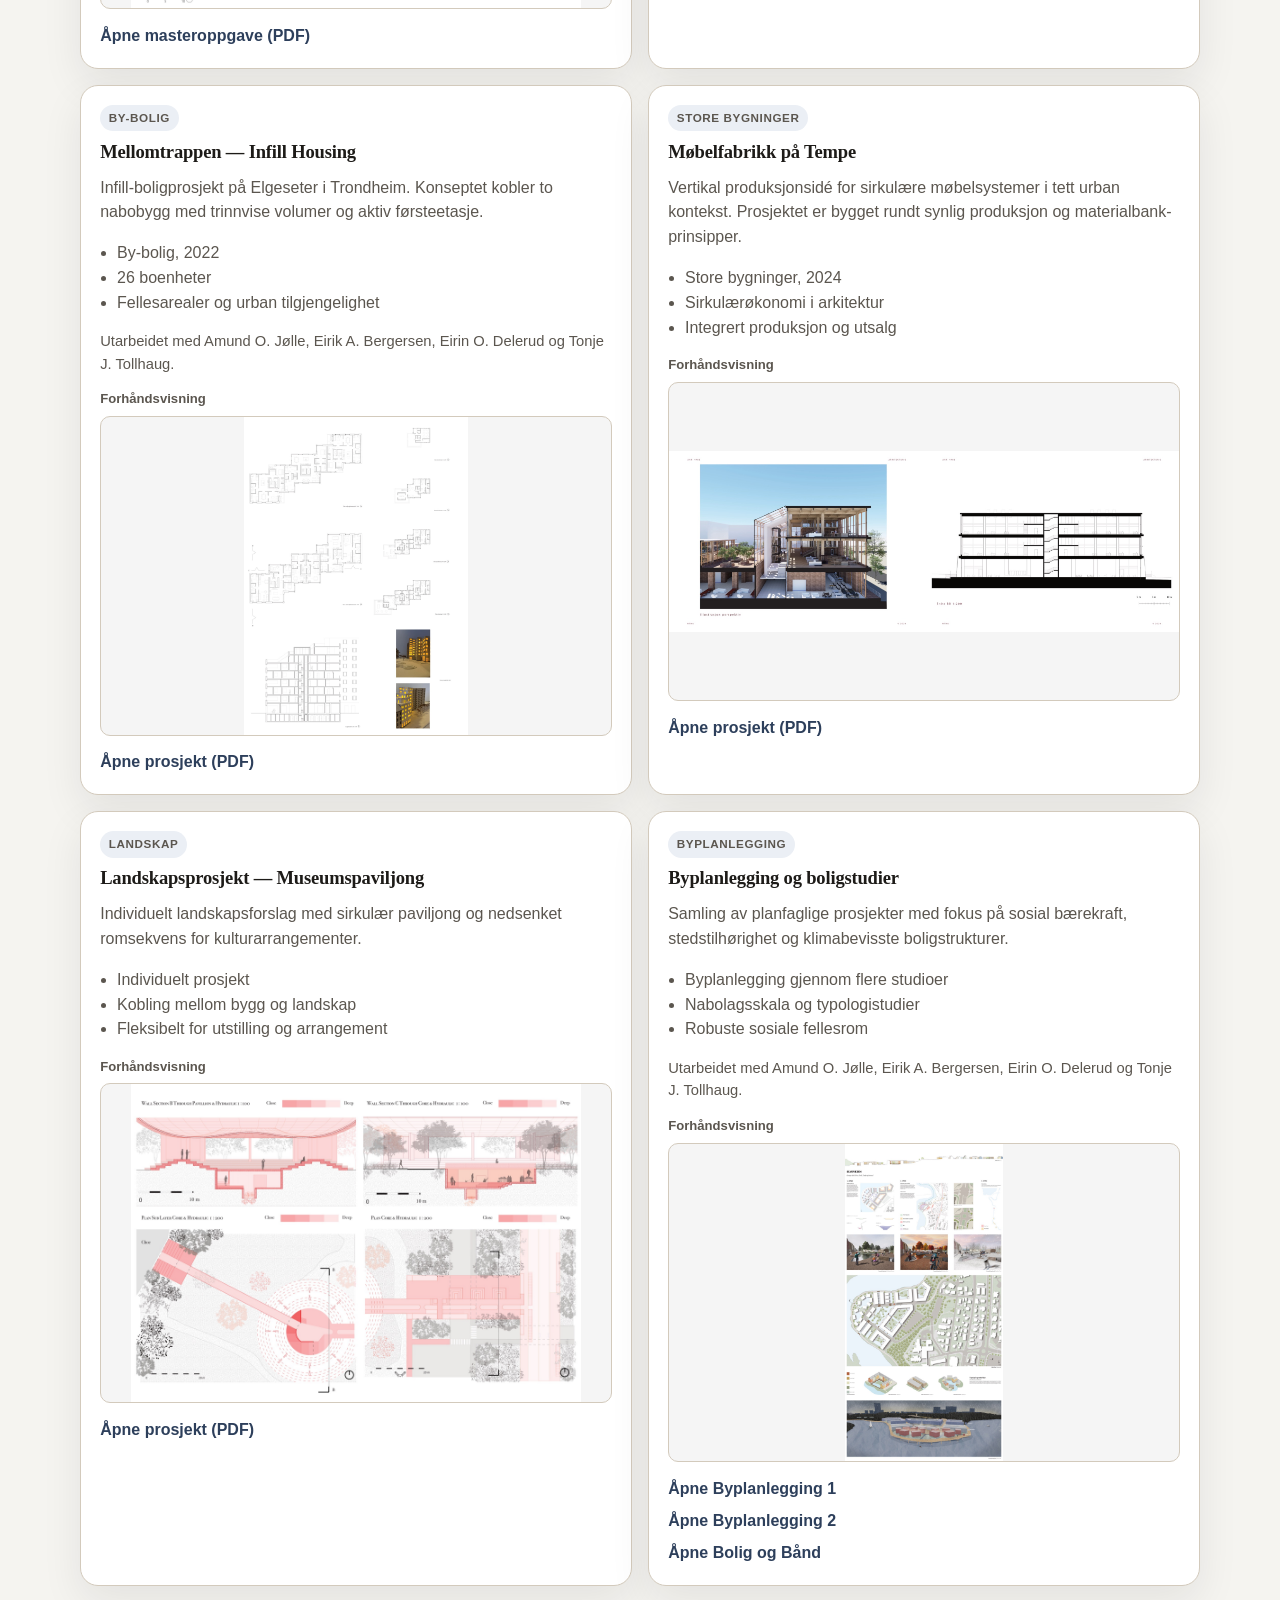
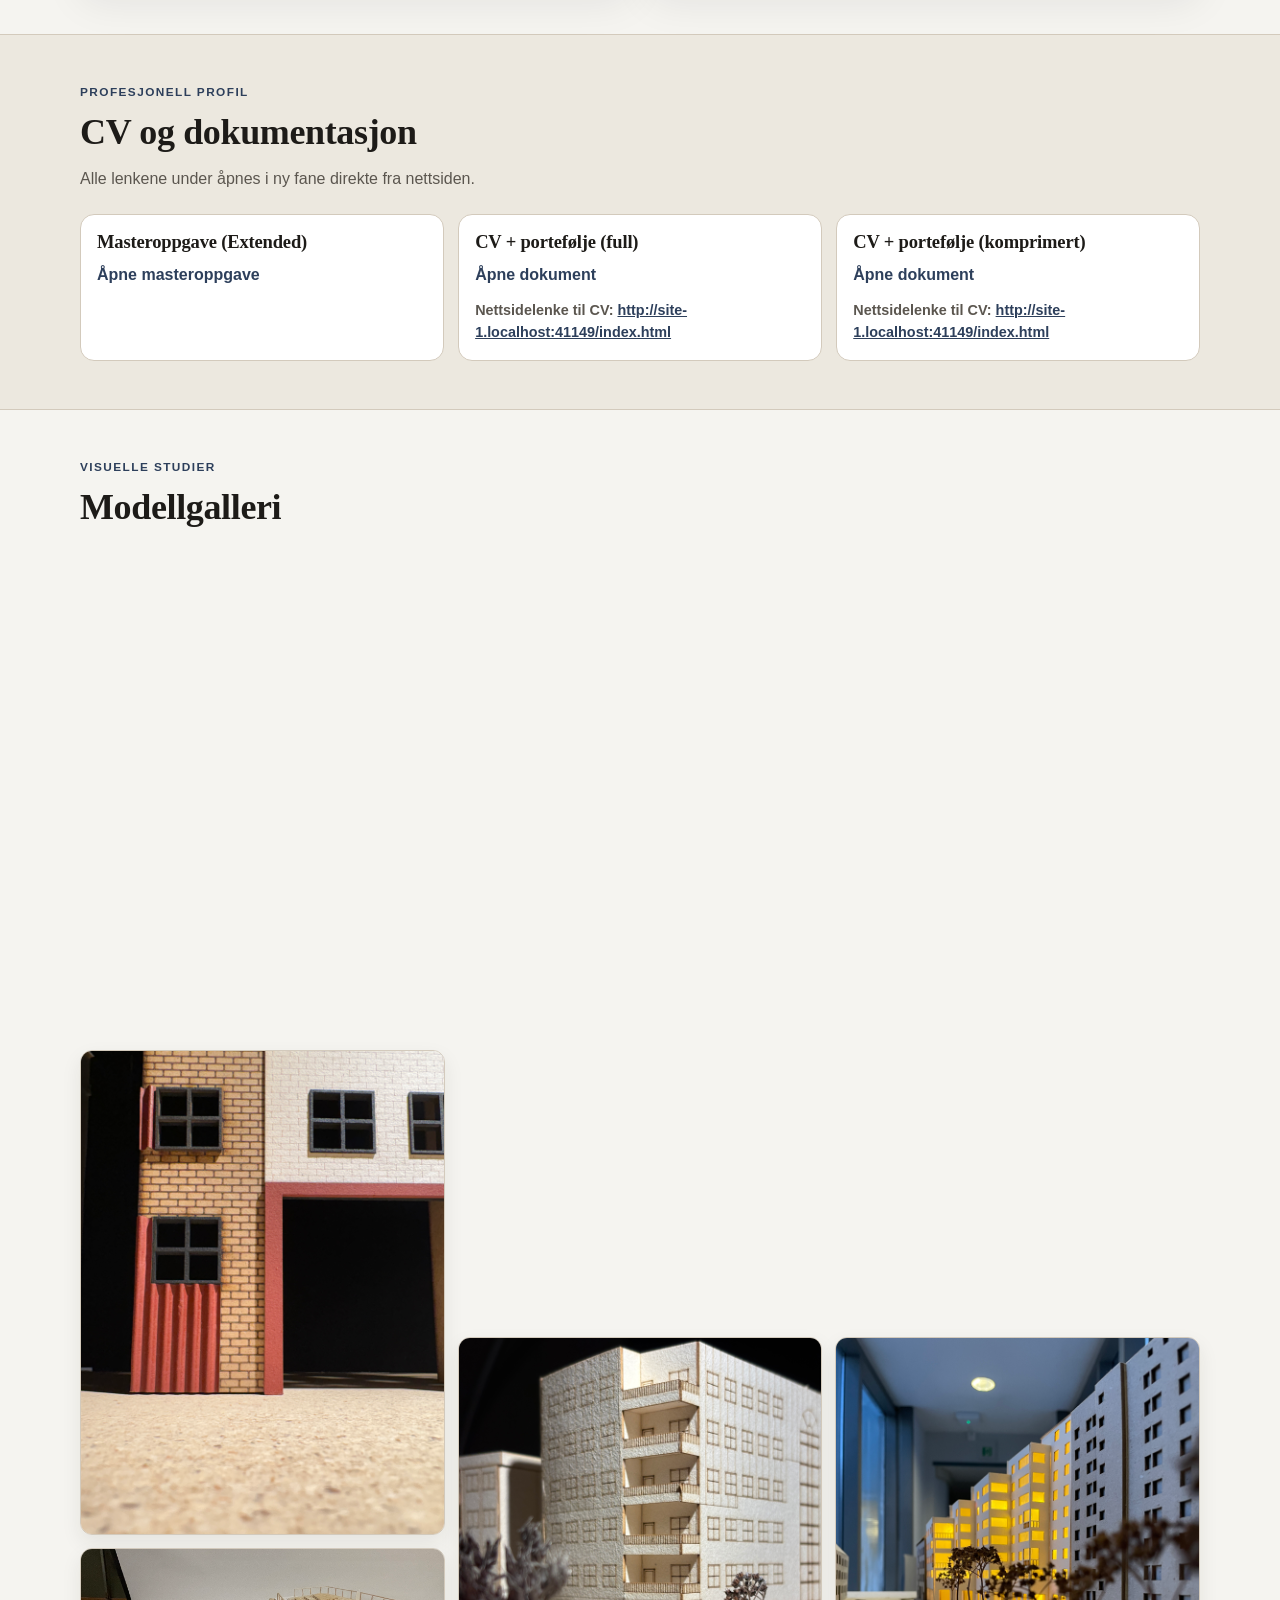
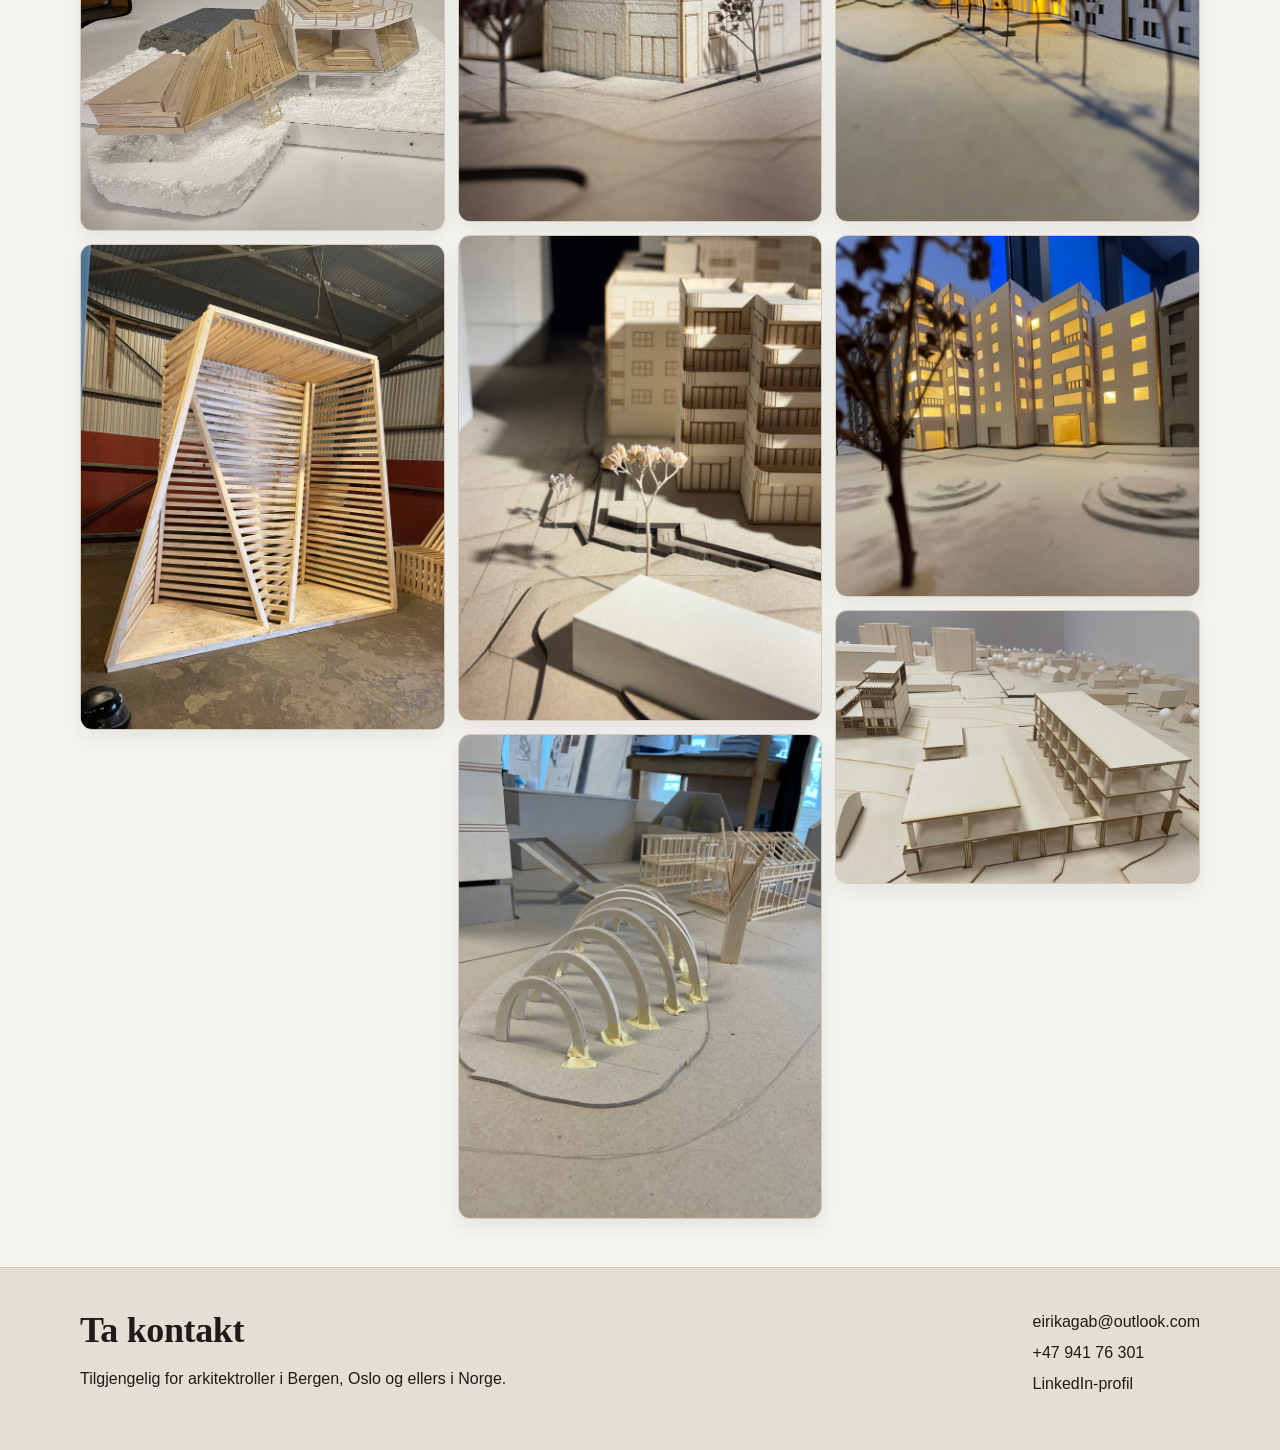
==== commit 5ae078d5: "Move CV/master focus to hero and remove prioritized section" ====
--- a/index.html
+++ b/index.html
@@ -38,7 +38,20 @@
             </p>
             <div class="cta-row">
               <a class="btn btn-primary" href="#projects">Se prosjekter</a>
-              <a class="btn btn-secondary" href="#documents">CV og masteroppgave</a>
+              <a
+                class="btn btn-secondary"
+                href="Viktigste filer/Cv_Portofolio_Eirik Aga_Bergesen.pdf"
+                target="_blank"
+                rel="noopener noreferrer"
+                >CV + portefølje</a
+              >
+              <a
+                class="btn btn-secondary"
+                href="Viktigste filer/Extende_Master_Transformasjon 2026-kopi-komprimert.pdf"
+                target="_blank"
+                rel="noopener noreferrer"
+                >Masteroppgave</a
+              >
             </div>
           </div>
           <div class="portrait-wrap">
@@ -47,40 +60,6 @@
               alt="Portrett av Eirik Aga Bergesen"
               class="portrait portrait--headshot"
             />
-          </div>
-        </div>
-      </section>
-
-      <section class="section section-spotlight">
-        <div class="container">
-          <div class="section-head">
-            <p class="eyebrow">Prioritert innhold</p>
-            <h2>Mest synlige dokumenter</h2>
-            <p class="section-note">CV + portefølje og master ligger først, og åpnes direkte i nettleser.</p>
-          </div>
-          <div class="spotlight-grid">
-            <article class="spotlight-card reveal">
-              <p class="card-tag">CV + portefølje</p>
-              <h3>CV + portefølje (full)</h3>
-              <a
-                class="card-link"
-                href="Viktigste filer/Cv_Portofolio_Eirik Aga_Bergesen.pdf"
-                target="_blank"
-                rel="noopener noreferrer"
-                >Åpne dokument</a
-              >
-            </article>
-            <article class="spotlight-card reveal">
-              <p class="card-tag">Master</p>
-              <h3>Extended Master Transformasjon</h3>
-              <a
-                class="card-link"
-                href="Viktigste filer/Extende_Master_Transformasjon 2026-kopi-komprimert.pdf"
-                target="_blank"
-                rel="noopener noreferrer"
-                >Åpne masteroppgave</a
-              >
-            </article>
           </div>
         </div>
       </section>
--- a/styles.css
+++ b/styles.css
@@ -225,10 +225,6 @@
   padding: 3rem 0;
 }
 
-.section-spotlight {
-  padding-top: 1rem;
-}
-
 .section-alt {
   background: var(--surface-alt);
   border-top: 1px solid var(--line);
@@ -242,20 +238,6 @@
 .section-note {
   margin: 0;
   color: var(--muted);
-}
-
-.spotlight-grid {
-  display: grid;
-  grid-template-columns: repeat(2, minmax(0, 1fr));
-  gap: 0.9rem;
-}
-
-.spotlight-card {
-  background: linear-gradient(145deg, #fff, #f6f2ea);
-  border: 1px solid var(--line);
-  border-radius: var(--radius);
-  padding: 1.2rem;
-  box-shadow: var(--shadow);
 }
 
 .filter-row {
@@ -552,8 +534,7 @@
 @media (max-width: 980px) {
   .hero-grid,
   .project-grid,
-  .docs-grid,
-  .spotlight-grid {
+  .docs-grid {
     grid-template-columns: 1fr;
   }
 
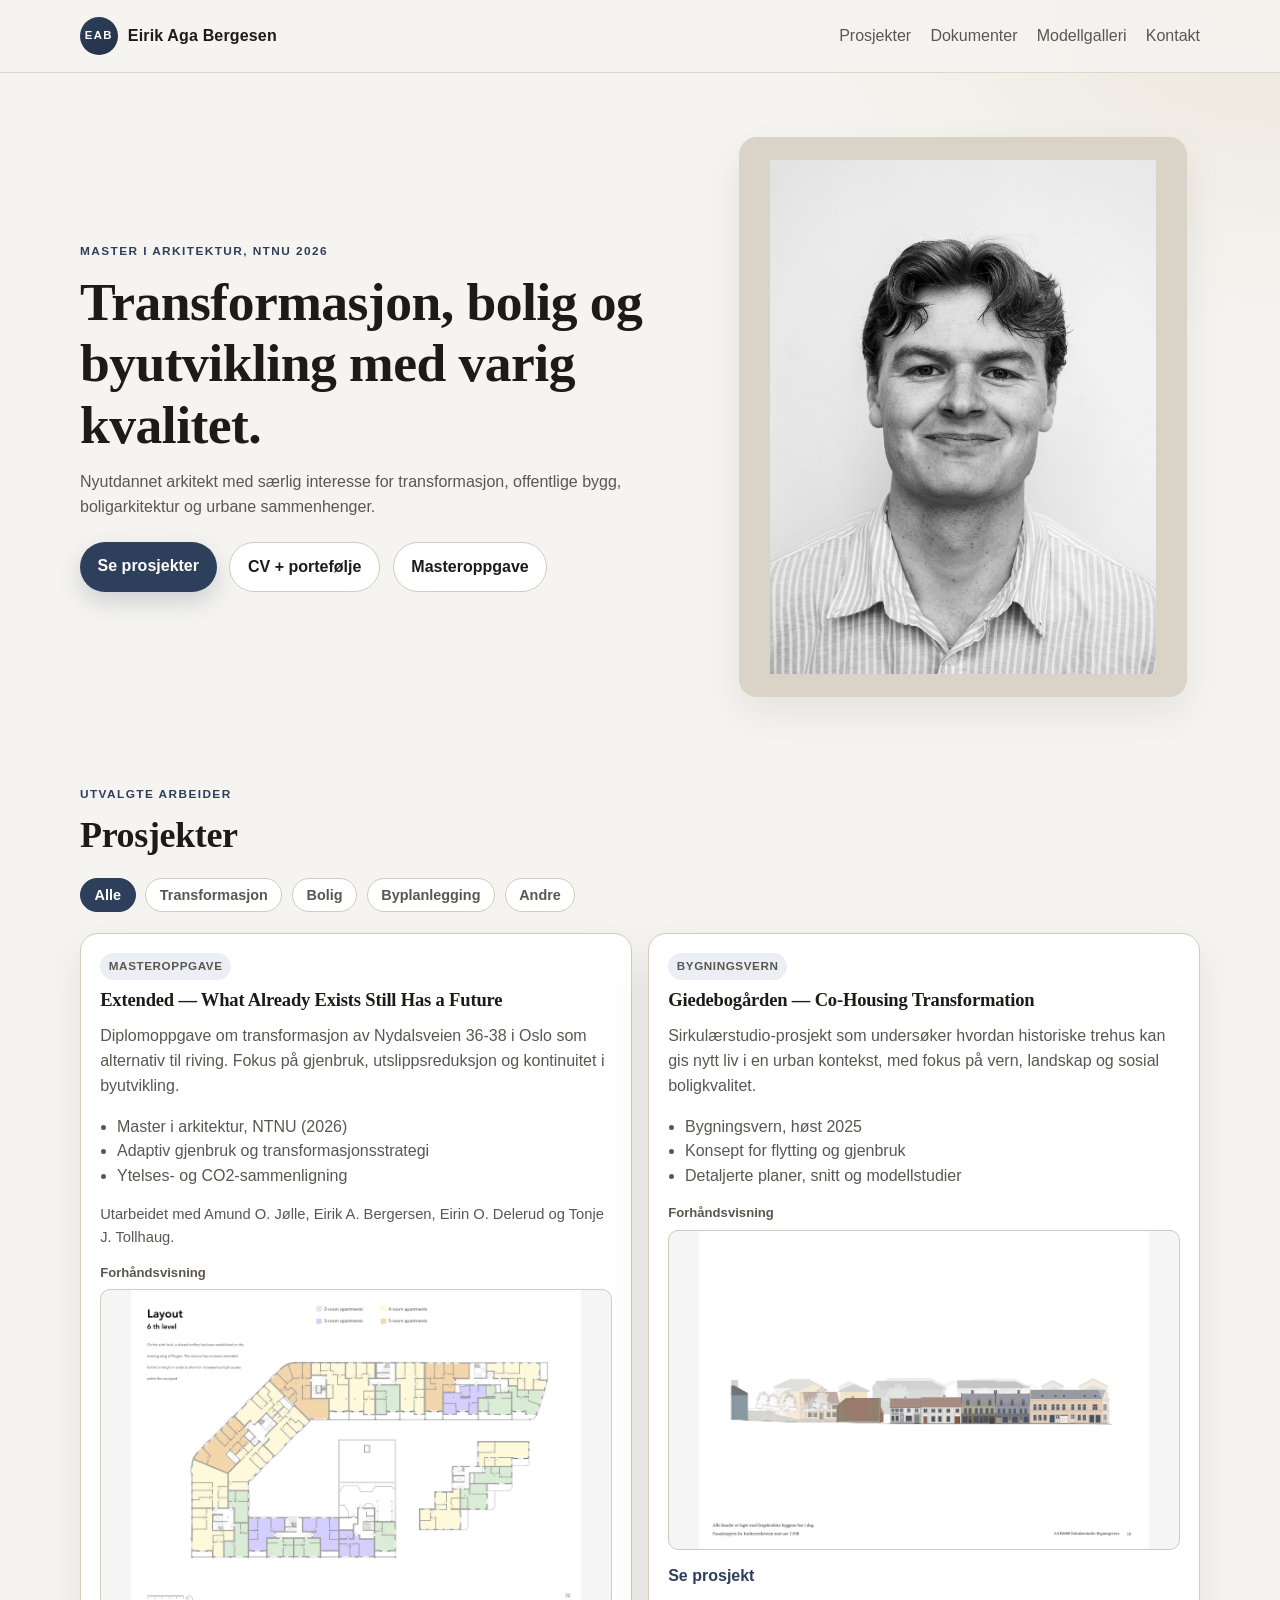
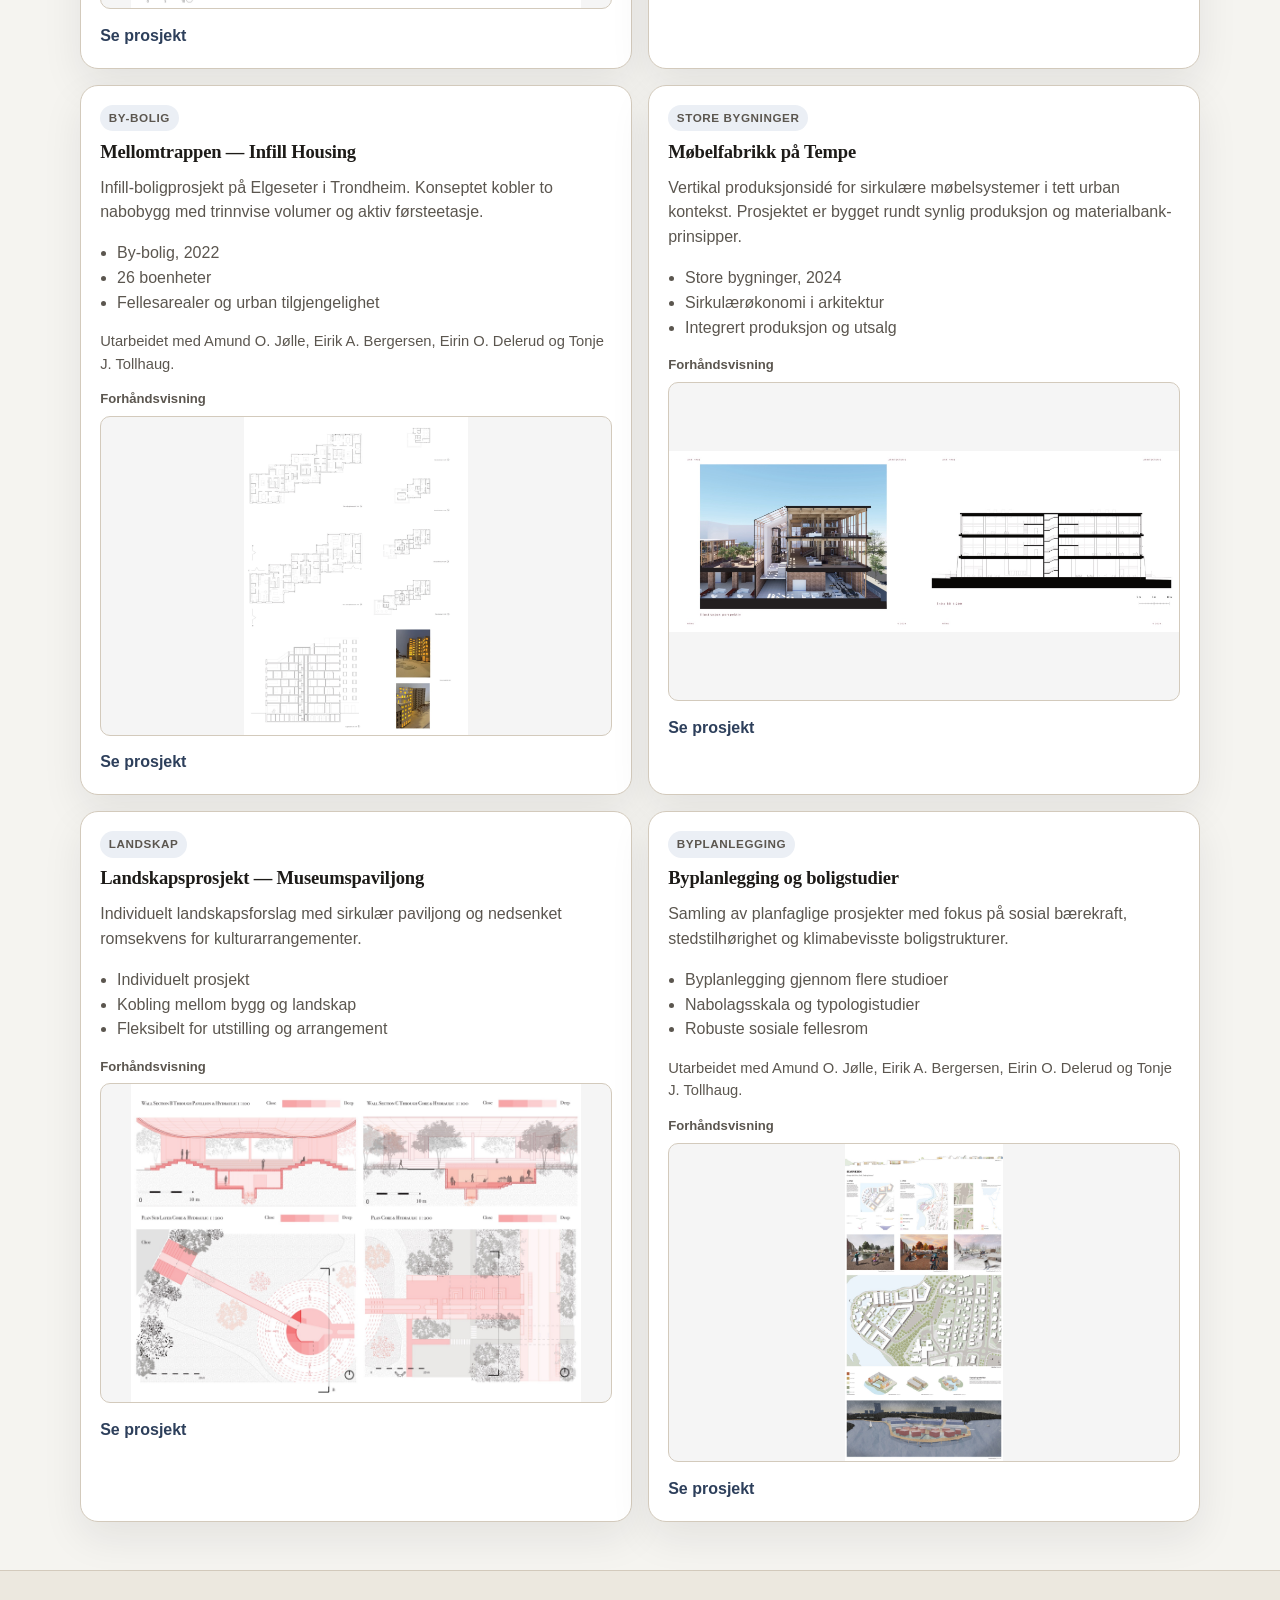
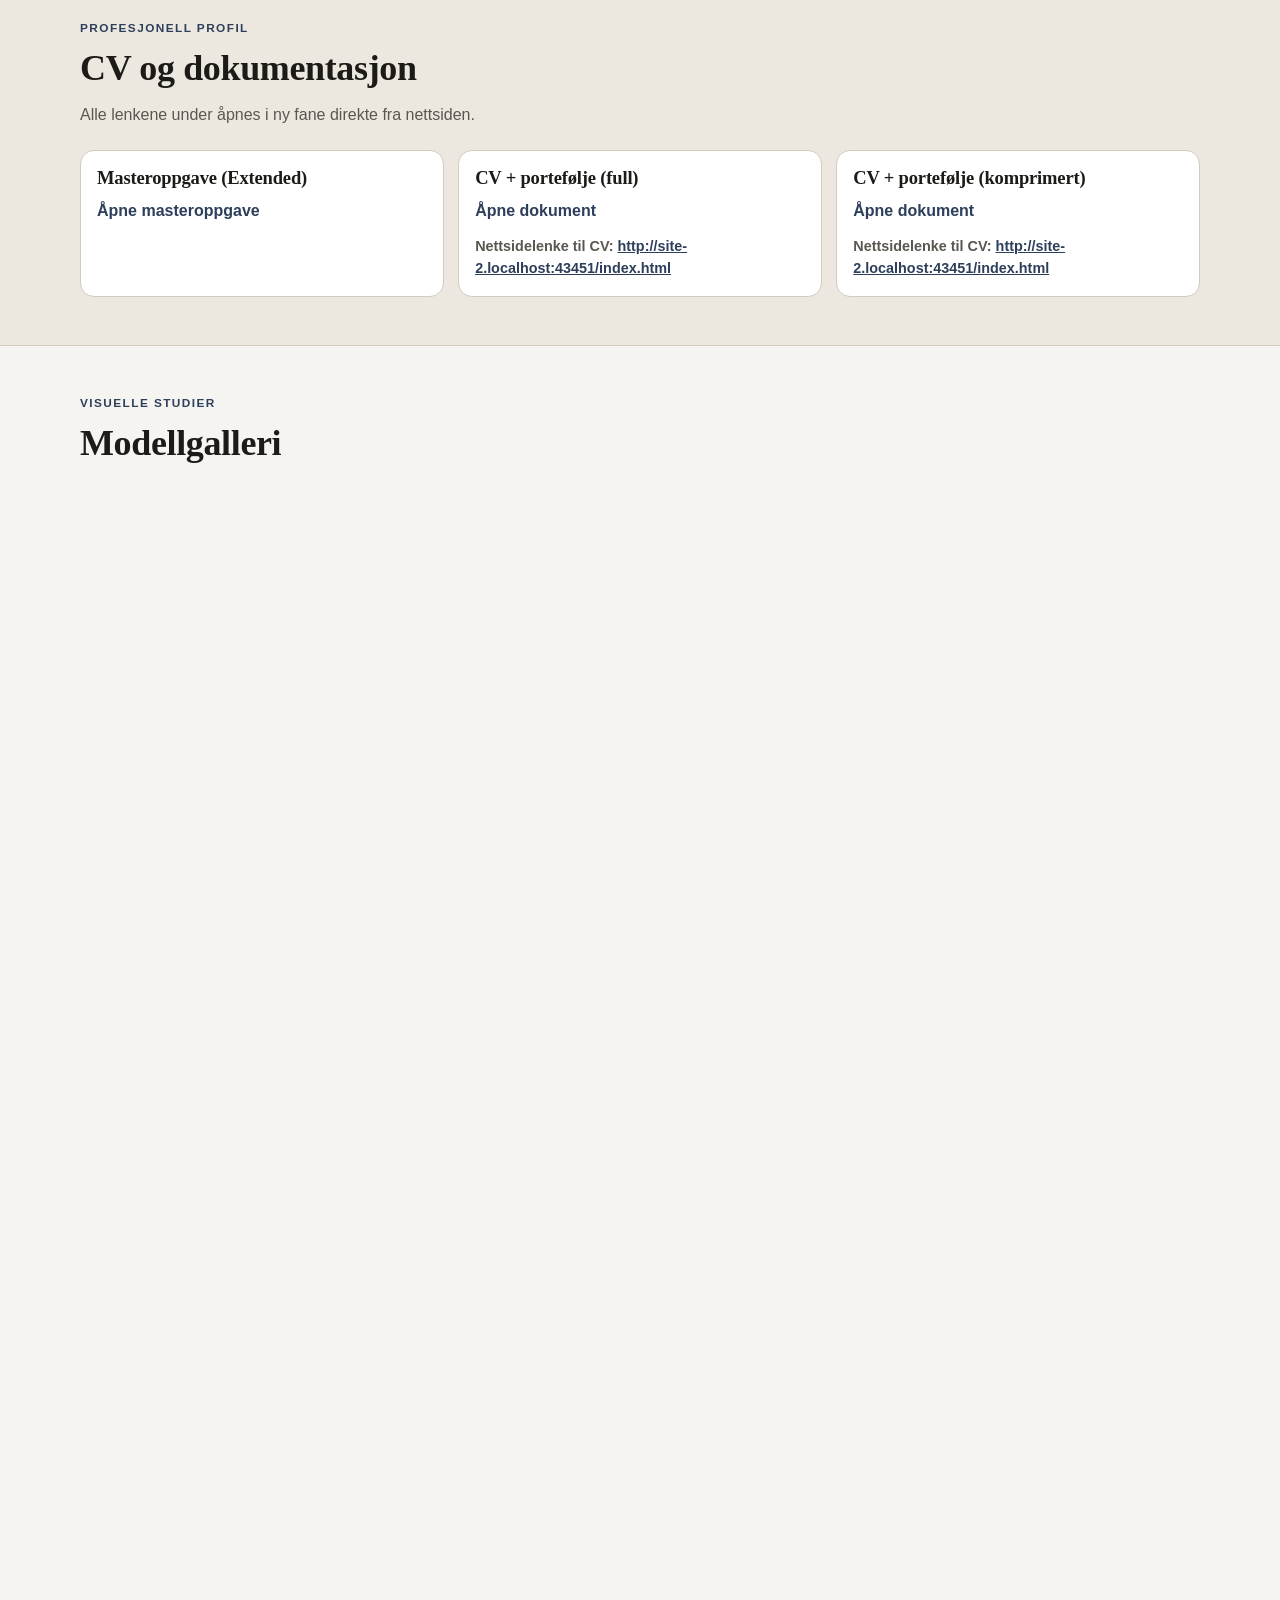
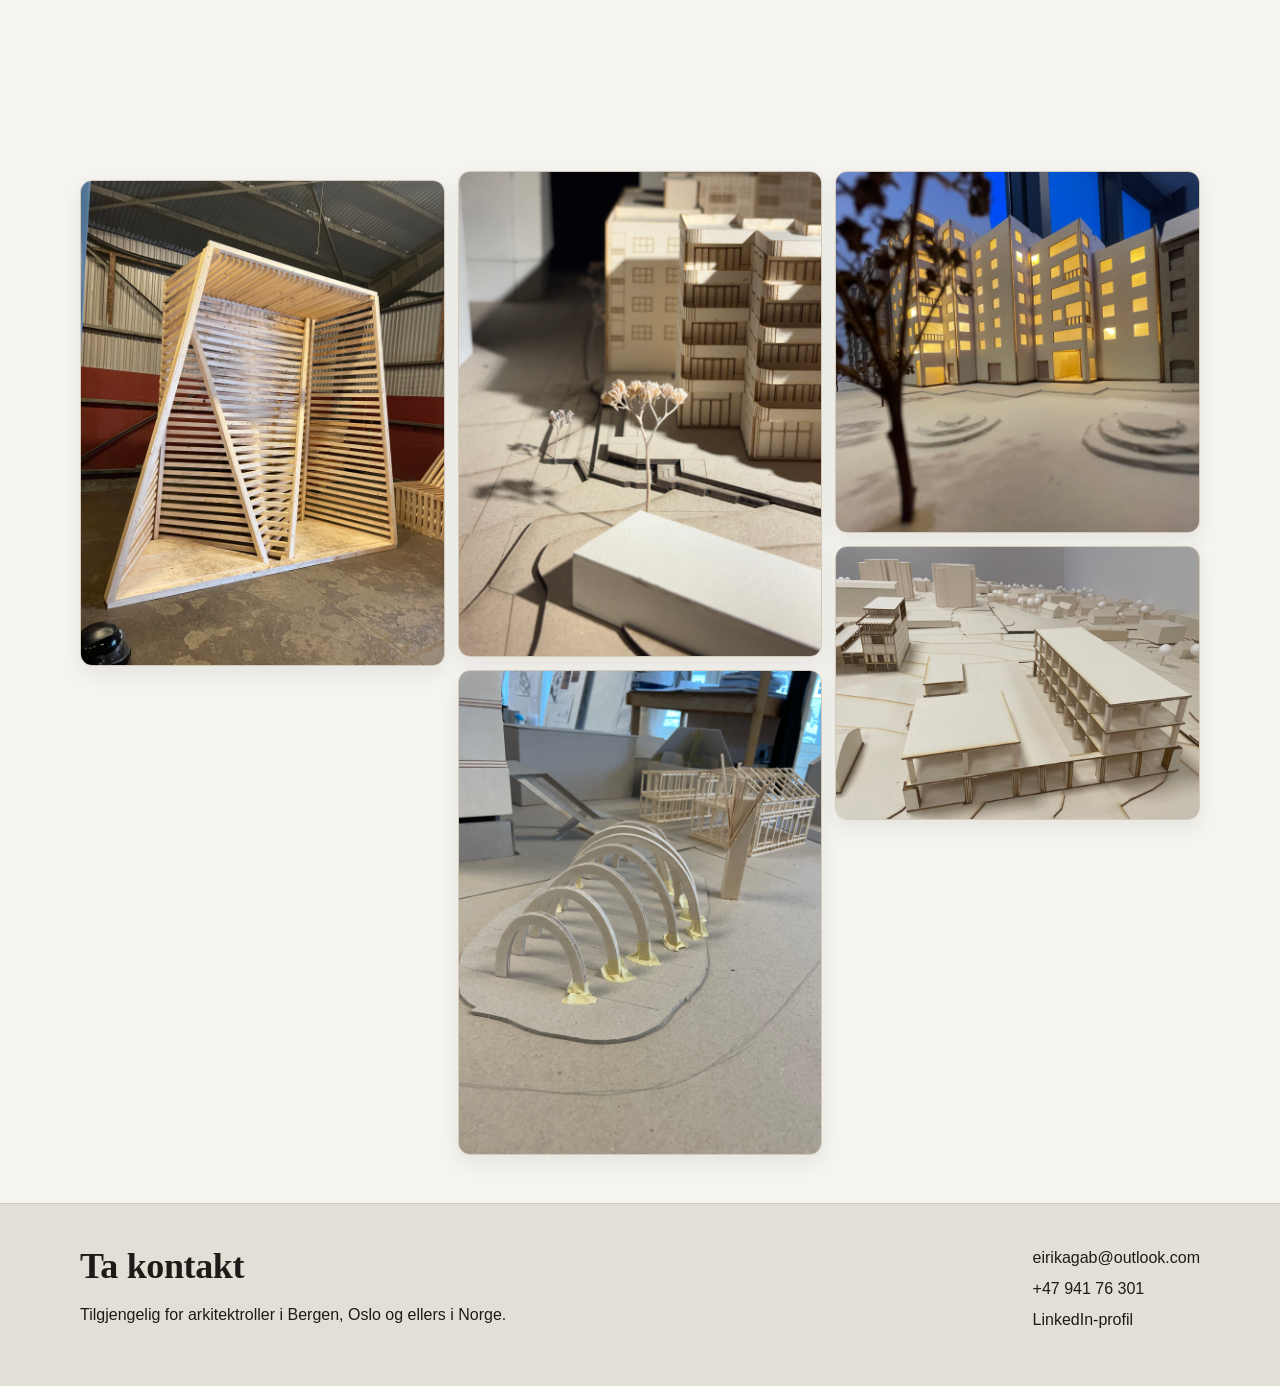
==== commit dc06689d: "Add in-site project subpages with embedded PDFs" ====
--- a/index.html
+++ b/index.html
@@ -106,13 +106,7 @@
                   loading="lazy"
                 />
               </div>
-              <a
-                class="card-link"
-                href="Viktigste filer/Extende_Master_Transformasjon 2026-kopi-komprimert.pdf"
-                target="_blank"
-                rel="noopener noreferrer"
-                >Åpne masteroppgave (PDF)</a
-              >
+              <a class="card-link" href="prosjekter/extended.html">Se prosjekt</a>
             </article>
 
             <article class="card reveal" data-category="transformasjon">
@@ -137,13 +131,7 @@
                   loading="lazy"
                 />
               </div>
-              <a
-                class="card-link"
-                href="Viktigste filer/Prosjekthefte Giedebogården(Transformasjon) .pdf"
-                target="_blank"
-                rel="noopener noreferrer"
-                >Åpne prosjekthefte</a
-              >
+              <a class="card-link" href="prosjekter/giedebogarden.html">Se prosjekt</a>
             </article>
 
             <article class="card reveal" data-category="bolig">
@@ -171,13 +159,7 @@
                   loading="lazy"
                 />
               </div>
-              <a
-                class="card-link"
-                href="Bergesen Eirik Aga (10057)_ByBolig_1.pdf"
-                target="_blank"
-                rel="noopener noreferrer"
-                >Åpne prosjekt (PDF)</a
-              >
+              <a class="card-link" href="prosjekter/mellomtrappen.html">Se prosjekt</a>
             </article>
 
             <article class="card reveal" data-category="andre">
@@ -202,13 +184,7 @@
                   loading="lazy"
                 />
               </div>
-              <a
-                class="card-link"
-                href="Viktigste filer/B2_prosjekthefte.(store bygninger)pdf.pdf"
-                target="_blank"
-                rel="noopener noreferrer"
-                >Åpne prosjekt (PDF)</a
-              >
+              <a class="card-link" href="prosjekter/mobelfabrikk.html">Se prosjekt</a>
             </article>
 
             <article class="card reveal" data-category="andre">
@@ -232,13 +208,7 @@
                   loading="lazy"
                 />
               </div>
-              <a
-                class="card-link"
-                href="Viktigste filer/Final_Individual_Eirik Aga Bergesen_Lanskaps.pdf"
-                target="_blank"
-                rel="noopener noreferrer"
-                >Åpne prosjekt (PDF)</a
-              >
+              <a class="card-link" href="prosjekter/landskap.html">Se prosjekt</a>
             </article>
 
             <article class="card reveal" data-category="byplanlegging">
@@ -266,29 +236,7 @@
                   loading="lazy"
                 />
               </div>
-              <div class="link-stack">
-                <a
-                  class="card-link"
-                  href="Bergesen Eirik Aga (10018)_Byplanlegging_1.pdf"
-                  target="_blank"
-                  rel="noopener noreferrer"
-                  >Åpne Byplanlegging 1</a
-                >
-                <a
-                  class="card-link"
-                  href="Bergesen Eirik Aga (10018)_Byplanlegging_2.pdf"
-                  target="_blank"
-                  rel="noopener noreferrer"
-                  >Åpne Byplanlegging 2</a
-                >
-                <a
-                  class="card-link"
-                  href="Bolig_og_bånd_HEFTE_Byplanlegging.pdf"
-                  target="_blank"
-                  rel="noopener noreferrer"
-                  >Åpne Bolig og Bånd</a
-                >
-              </div>
+              <a class="card-link" href="prosjekter/byplanlegging.html">Se prosjekt</a>
             </article>
           </div>
         </div>
--- a/styles.css
+++ b/styles.css
@@ -561,3 +561,103 @@
     column-count: 1;
   }
 }
+
+/* Project subpages */
+.project-detail {
+  padding: 2.4rem 0 3rem;
+}
+
+.back-link {
+  display: inline-flex;
+  align-items: center;
+  gap: 0.4rem;
+  color: var(--brand);
+  text-decoration: none;
+  font-weight: 600;
+  margin-bottom: 1.1rem;
+  transition: color var(--transition);
+}
+
+.back-link:hover {
+  color: #223045;
+  text-decoration: underline;
+}
+
+.project-detail h1 {
+  font-size: clamp(1.7rem, 3.6vw, 2.5rem);
+}
+
+.project-lead {
+  max-width: 72ch;
+  color: var(--muted);
+  margin: 0 0 1rem;
+}
+
+.project-detail ul {
+  margin: 0.2rem 0 1rem;
+  padding-left: 1.05rem;
+  color: var(--muted);
+  max-width: 72ch;
+}
+
+.doc-toolbar {
+  display: flex;
+  flex-wrap: wrap;
+  gap: 0.6rem;
+  align-items: center;
+  margin: 1.4rem 0 0.8rem;
+}
+
+.doc-tab {
+  border: 1px solid var(--line);
+  background: #fff;
+  color: var(--muted);
+  border-radius: 999px;
+  padding: 0.5rem 0.9rem;
+  font-size: 0.9rem;
+  font-weight: 550;
+  cursor: pointer;
+  transition:
+    border-color var(--transition),
+    color var(--transition),
+    background-color var(--transition);
+}
+
+.doc-tab:hover {
+  color: var(--brand);
+  border-color: #b4b7bd;
+}
+
+.doc-tab.is-active {
+  background: var(--brand);
+  border-color: var(--brand);
+  color: #fff;
+}
+
+.doc-viewer {
+  margin-top: 0.6rem;
+  border: 1px solid var(--line);
+  border-radius: var(--radius);
+  overflow: hidden;
+  box-shadow: var(--shadow);
+  background: #fff;
+}
+
+.doc-viewer iframe {
+  width: 100%;
+  height: 82vh;
+  border: 0;
+  display: block;
+}
+
+.doc-fallback {
+  margin: 0.9rem 0 0;
+  font-size: 0.92rem;
+  color: var(--muted);
+}
+
+@media (max-width: 620px) {
+  .doc-viewer iframe {
+    height: 70vh;
+  }
+}
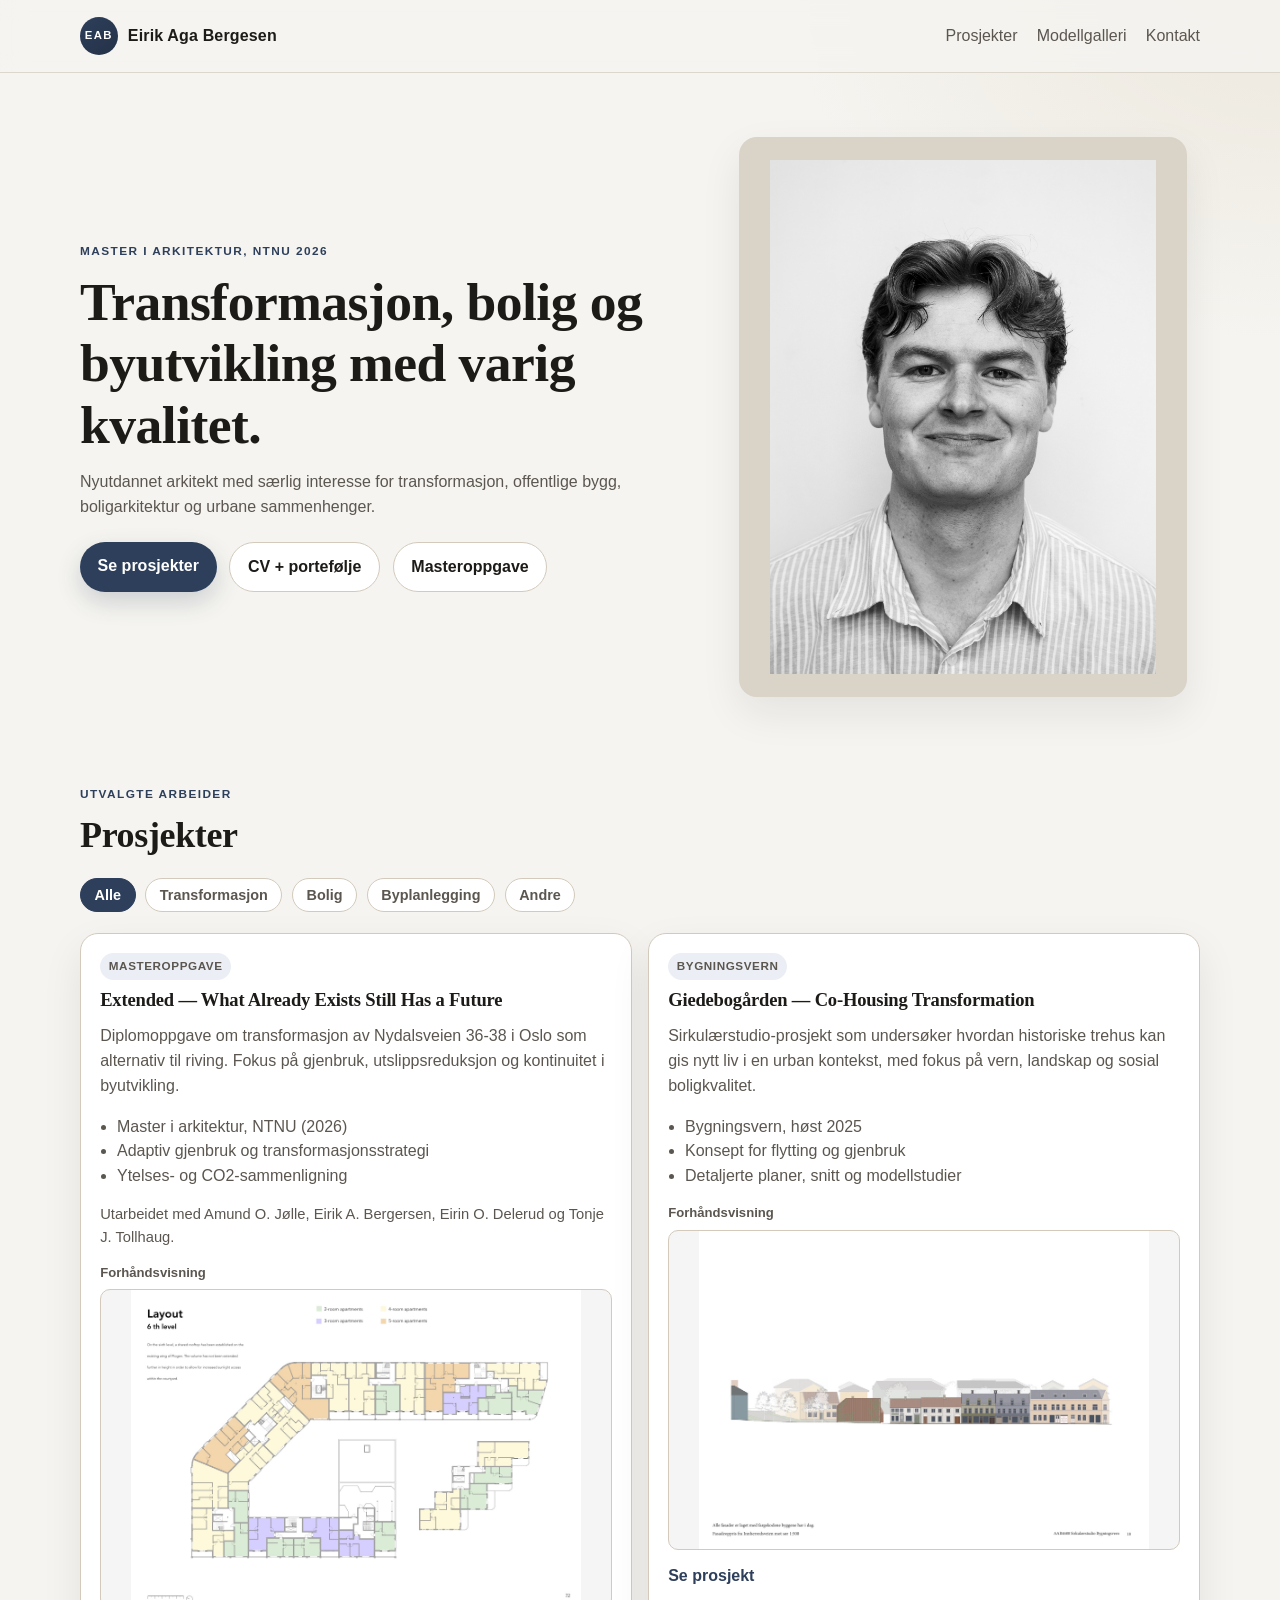
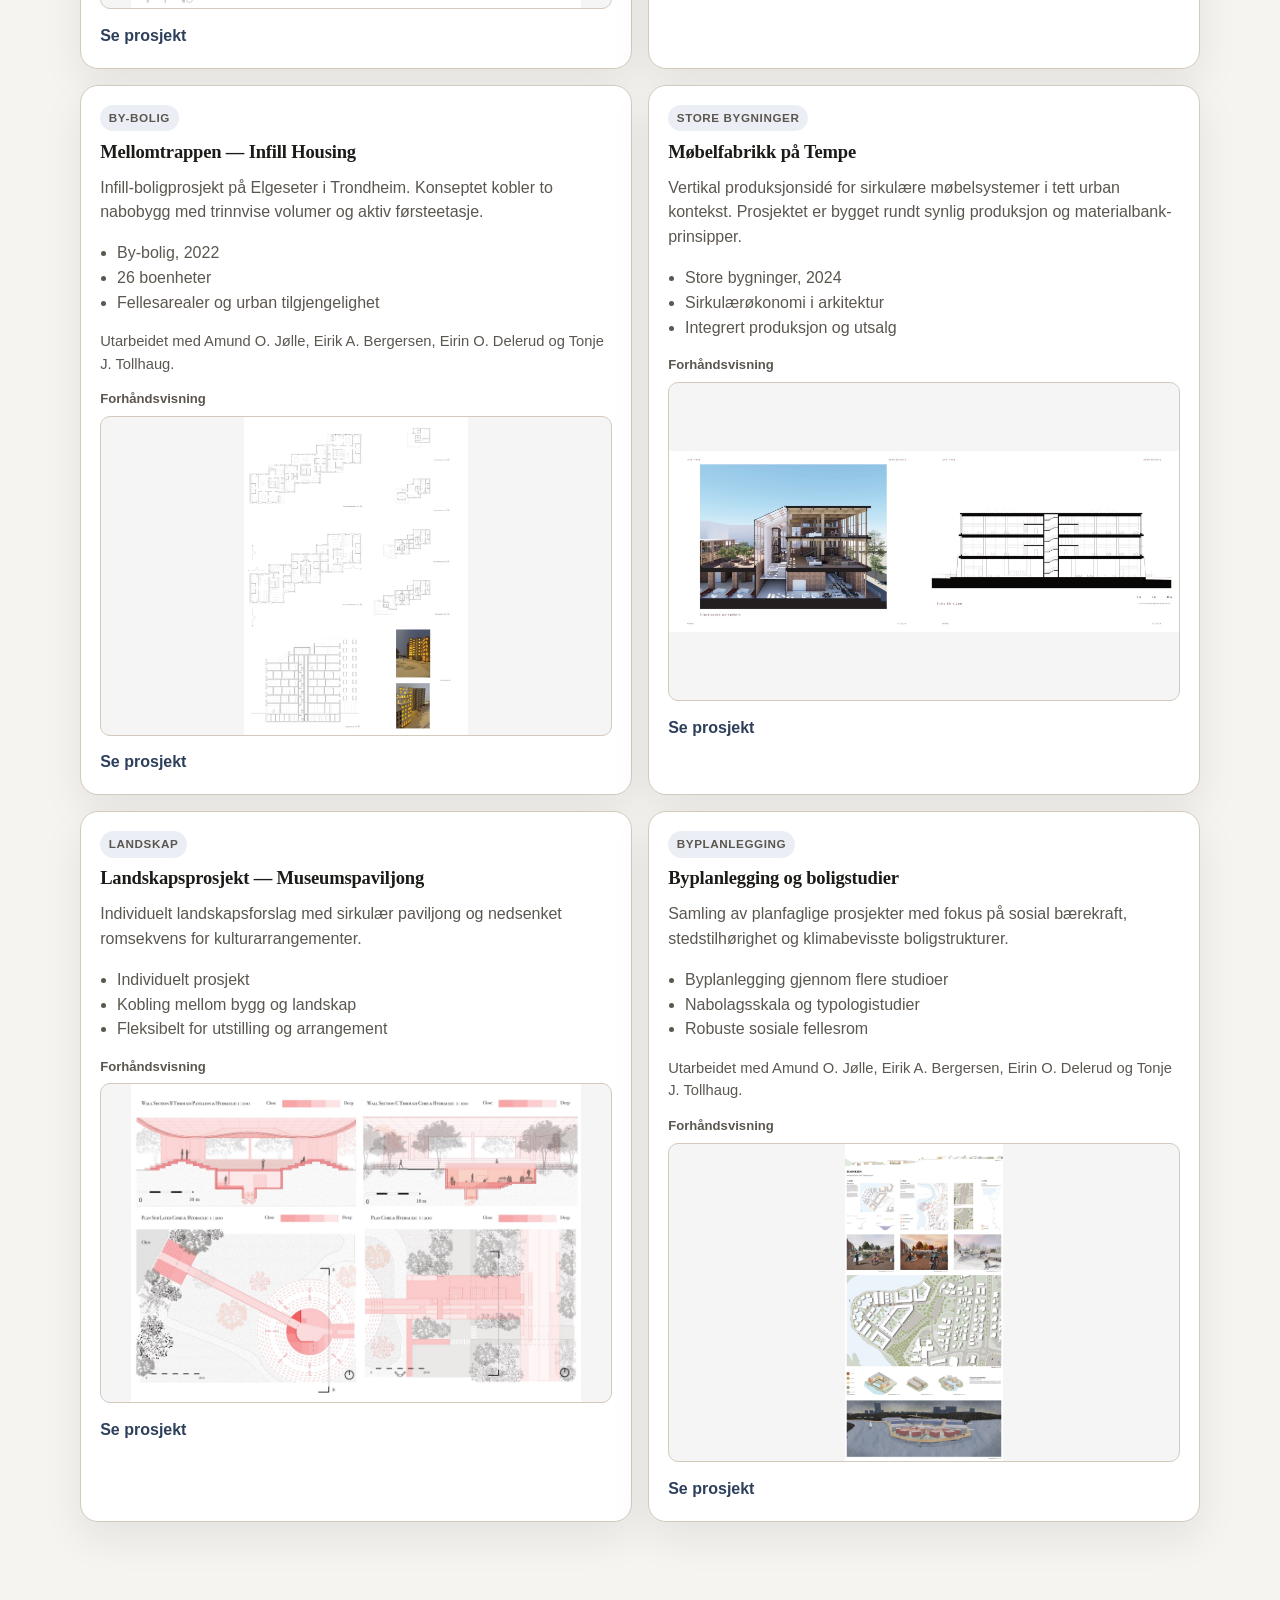
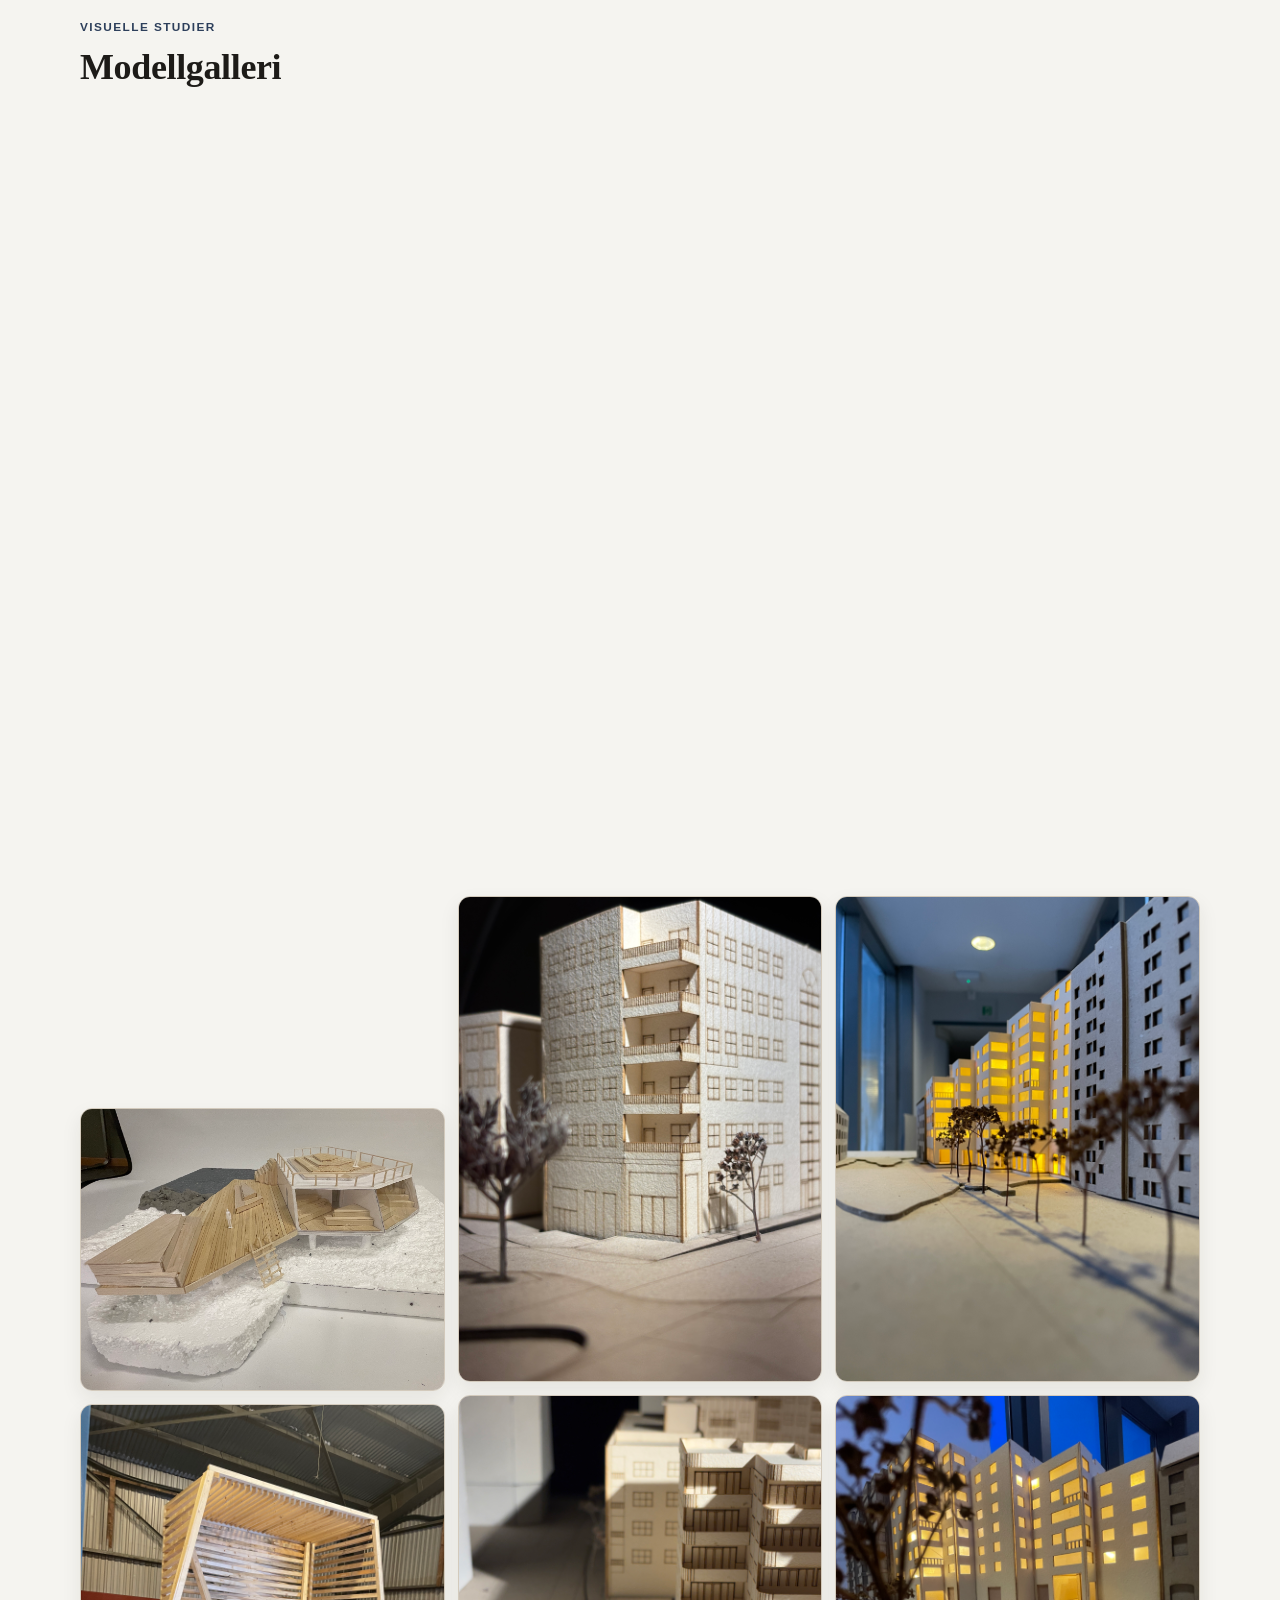
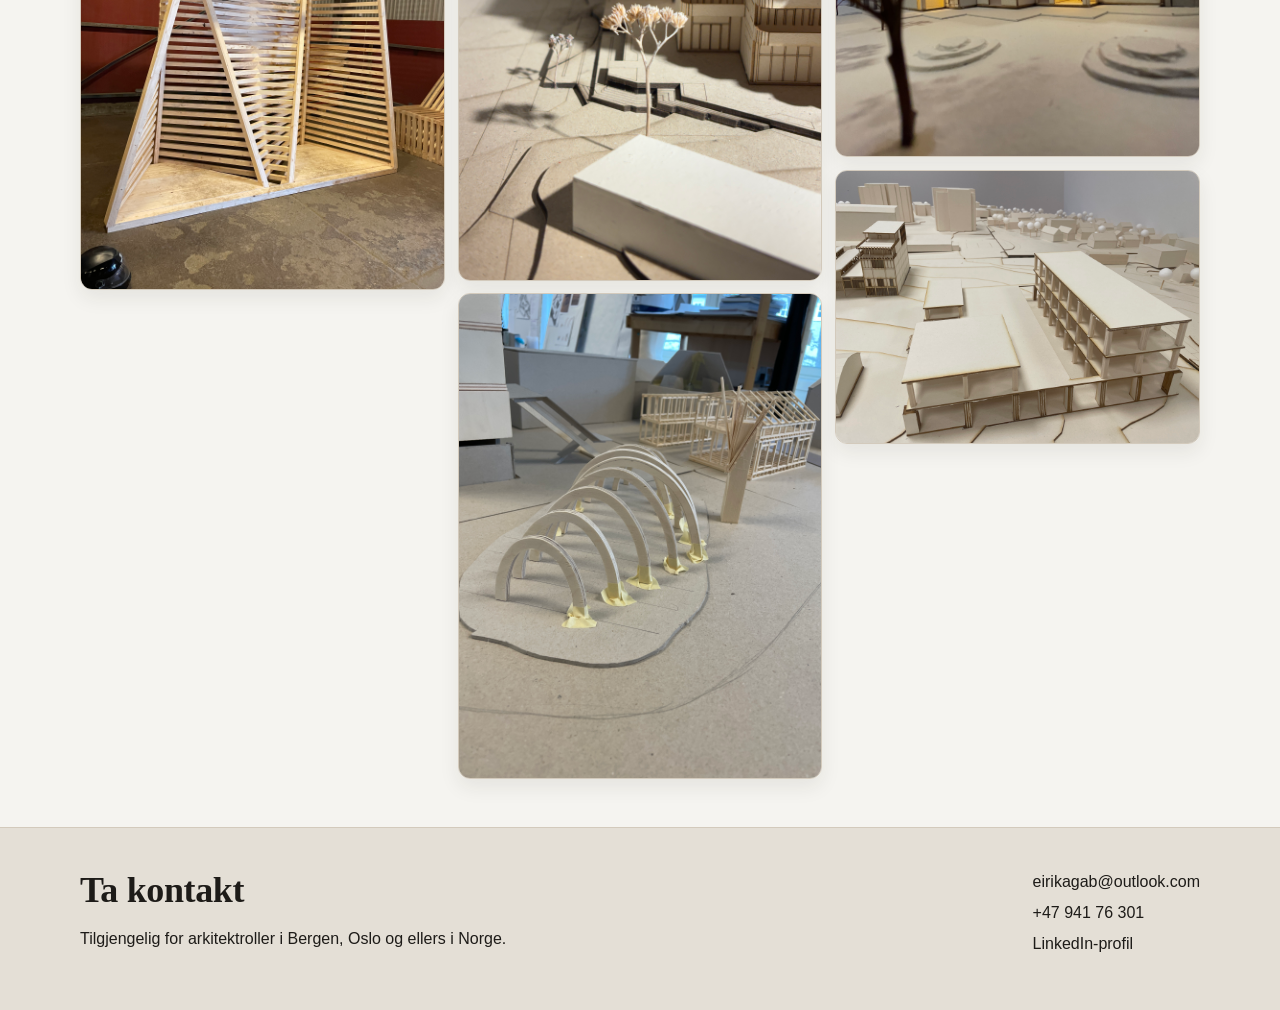
==== commit 20757625: "Add CV subpage, embed CV/master via subpages, remove documents section" ====
--- a/index.html
+++ b/index.html
@@ -19,7 +19,6 @@
         </a>
         <nav class="nav-links">
           <a href="#projects">Prosjekter</a>
-          <a href="#documents">Dokumenter</a>
           <a href="#models">Modellgalleri</a>
           <a href="#contact">Kontakt</a>
         </nav>
@@ -38,20 +37,8 @@
             </p>
             <div class="cta-row">
               <a class="btn btn-primary" href="#projects">Se prosjekter</a>
-              <a
-                class="btn btn-secondary"
-                href="Viktigste filer/Cv_Portofolio_Eirik Aga_Bergesen.pdf"
-                target="_blank"
-                rel="noopener noreferrer"
-                >CV + portefølje</a
-              >
-              <a
-                class="btn btn-secondary"
-                href="Viktigste filer/Extende_Master_Transformasjon 2026-kopi-komprimert.pdf"
-                target="_blank"
-                rel="noopener noreferrer"
-                >Masteroppgave</a
-              >
+              <a class="btn btn-secondary" href="prosjekter/cv-portefolje.html">CV + portefølje</a>
+              <a class="btn btn-secondary" href="prosjekter/extended.html">Masteroppgave</a>
             </div>
           </div>
           <div class="portrait-wrap">
@@ -242,53 +229,6 @@
         </div>
       </section>
 
-      <section id="documents" class="section section-alt">
-        <div class="container">
-          <div class="section-head">
-            <p class="eyebrow">Profesjonell profil</p>
-            <h2>CV og dokumentasjon</h2>
-            <p class="section-note">Alle lenkene under åpnes i ny fane direkte fra nettsiden.</p>
-          </div>
-          <div class="docs-grid">
-            <article class="doc-card">
-              <h3>Masteroppgave (Extended)</h3>
-              <a
-                href="Viktigste filer/Extende_Master_Transformasjon 2026-kopi-komprimert.pdf"
-                target="_blank"
-                rel="noopener noreferrer"
-                class="card-link"
-                >Åpne masteroppgave</a
-              >
-            </article>
-            <article class="doc-card">
-              <h3>CV + portefølje (full)</h3>
-              <a
-                href="Viktigste filer/Cv_Portofolio_Eirik Aga_Bergesen.pdf"
-                target="_blank"
-                rel="noopener noreferrer"
-                class="card-link"
-                >Åpne dokument</a
-              >
-              <p class="doc-note">
-                Nettsidelenke til CV: <a class="site-url-link" data-site-url href="#top">Laster inn...</a>
-              </p>
-            </article>
-            <article class="doc-card">
-              <h3>CV + portefølje (komprimert)</h3>
-              <a
-                href="Viktigste filer/Cv_Portofolio_Eirik Aga_Bergesen_Bok_komprimert (1).pdf"
-                target="_blank"
-                rel="noopener noreferrer"
-                class="card-link"
-                >Åpne dokument</a
-              >
-              <p class="doc-note">
-                Nettsidelenke til CV: <a class="site-url-link" data-site-url href="#top">Laster inn...</a>
-              </p>
-            </article>
-          </div>
-        </div>
-      </section>
 
       <section id="models" class="section">
         <div class="container">
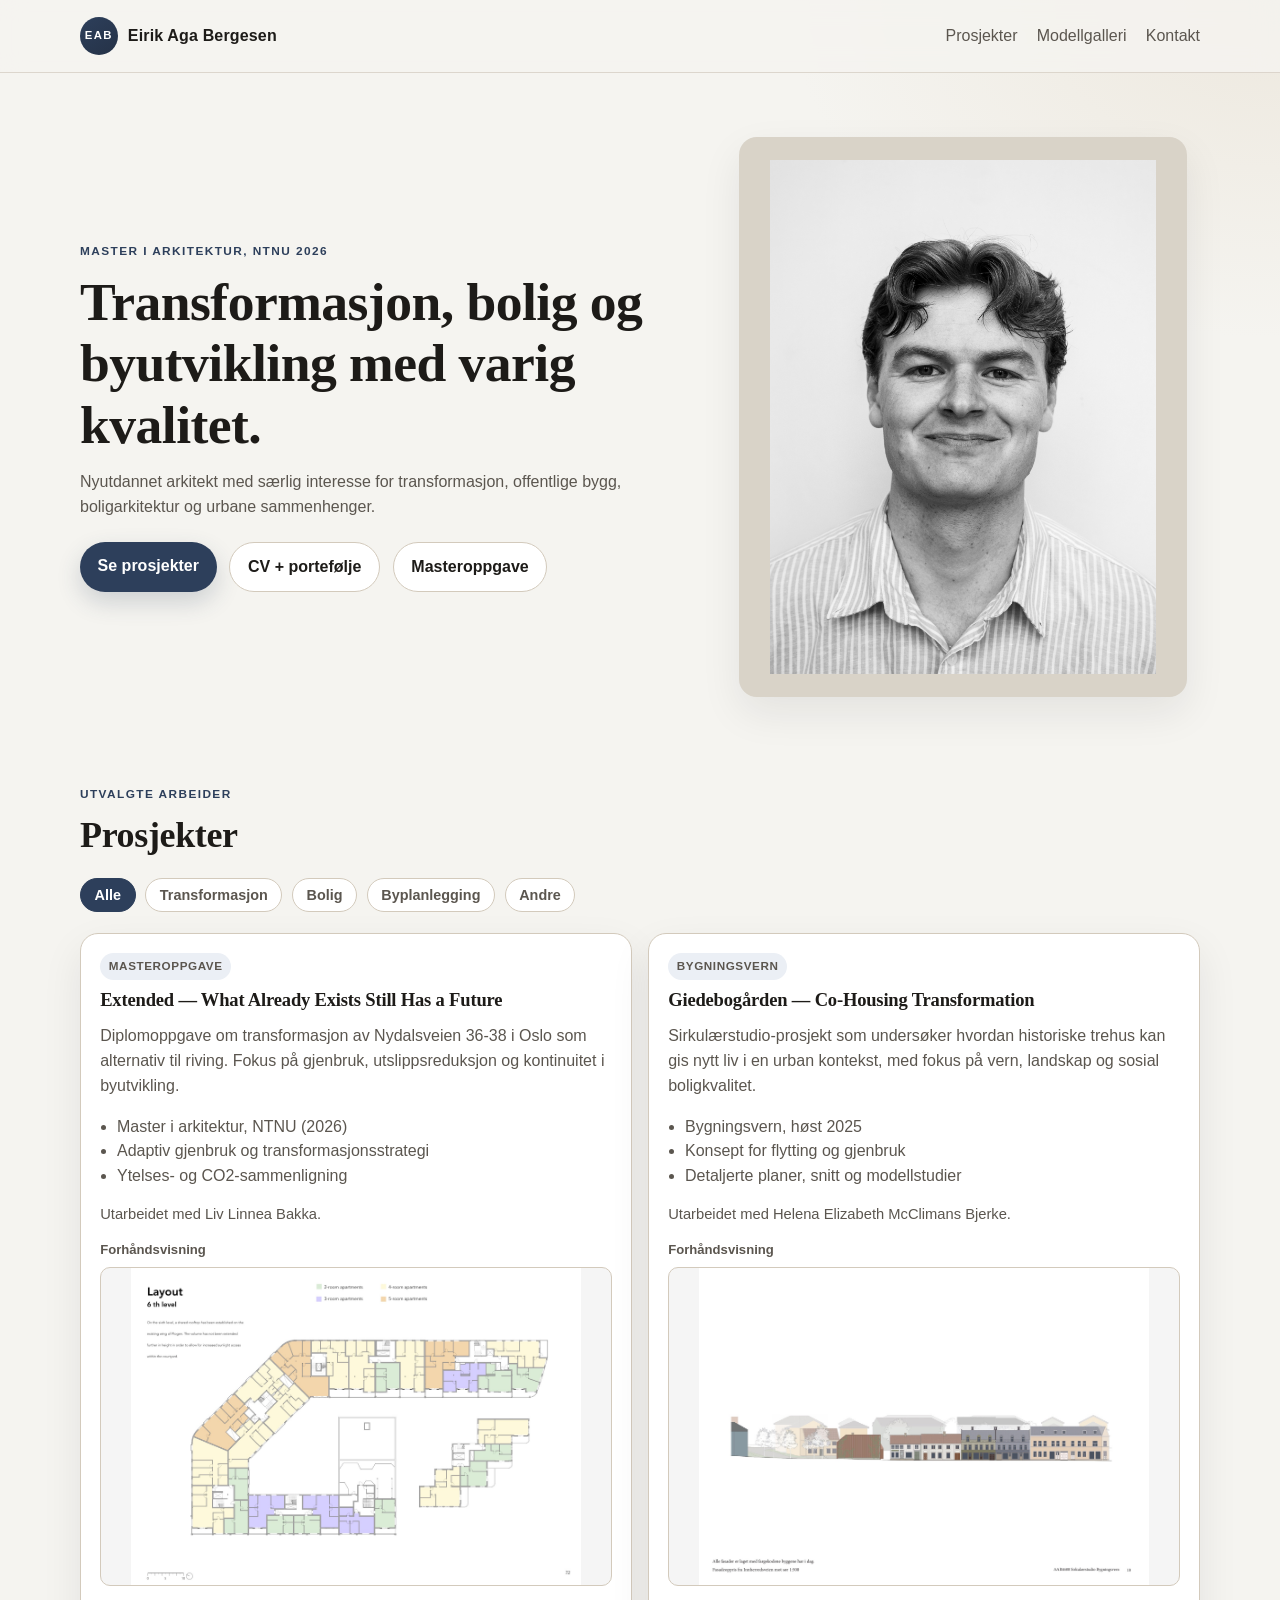
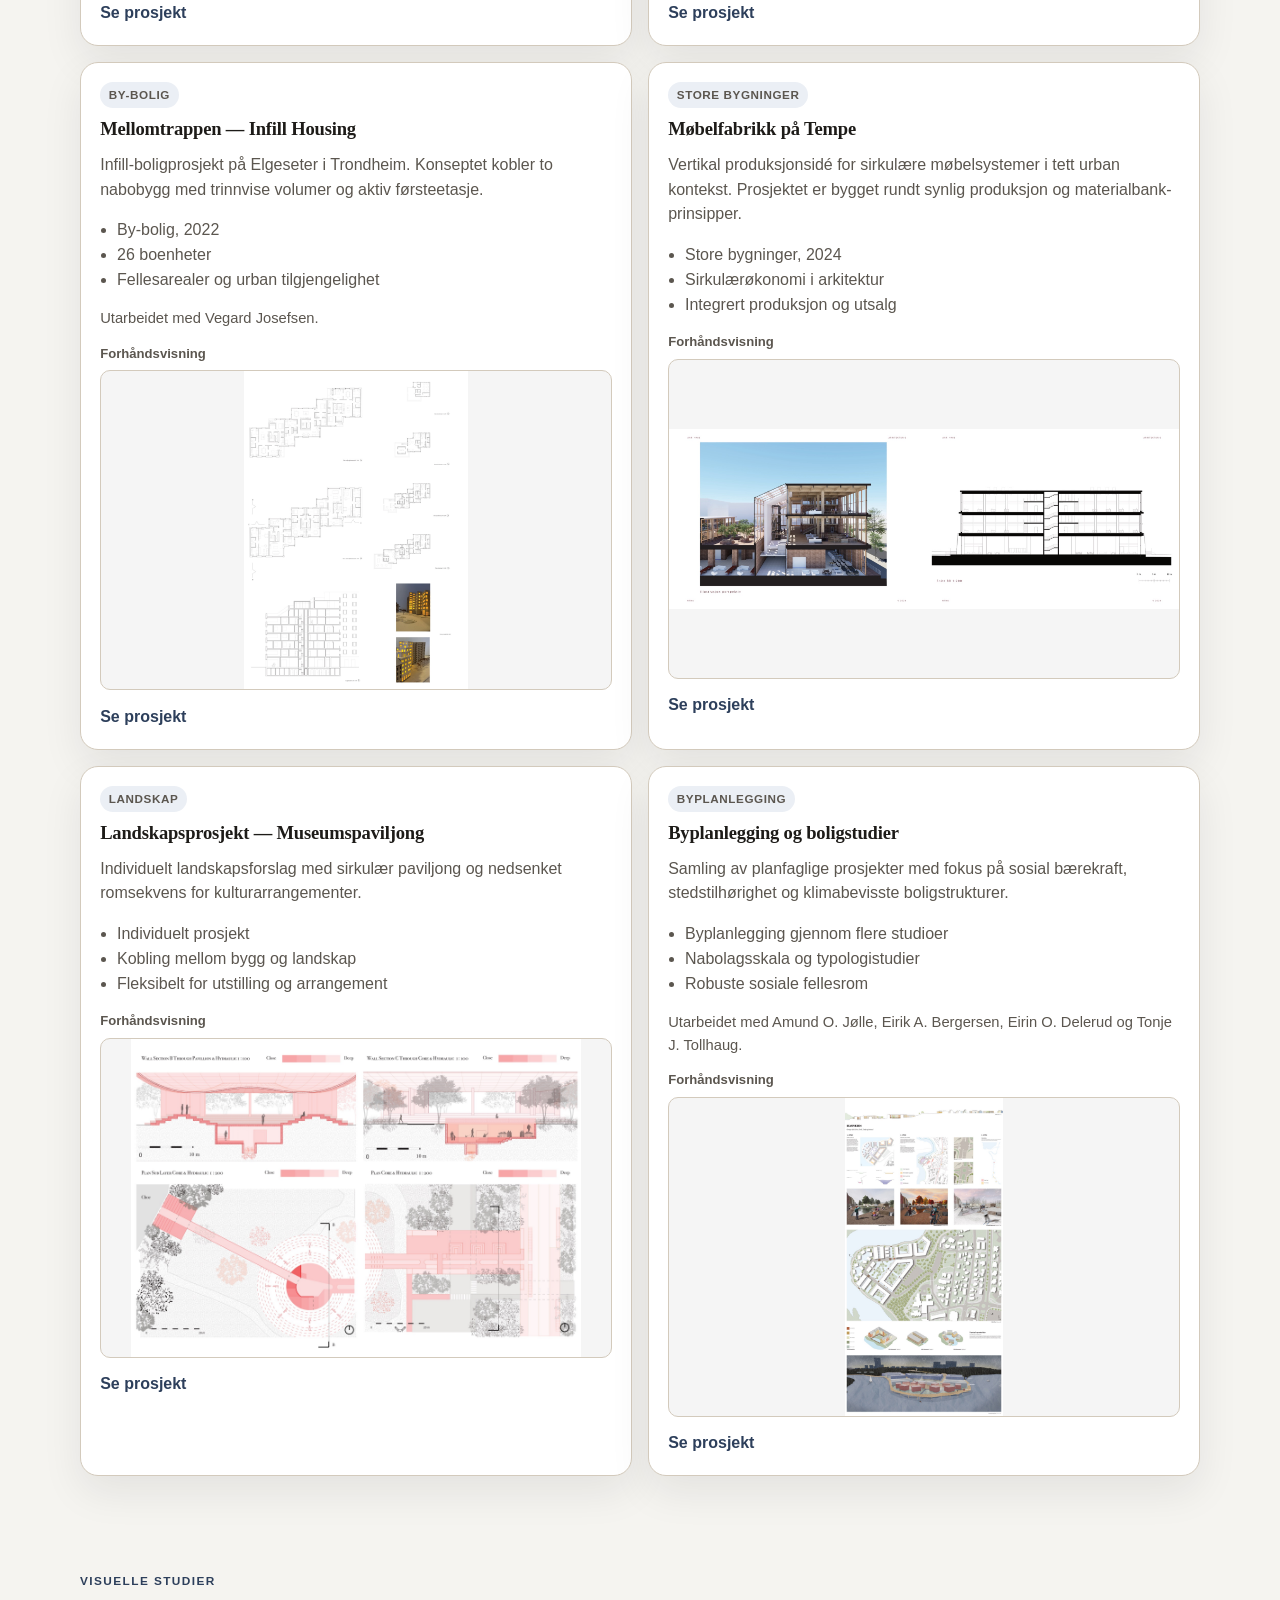
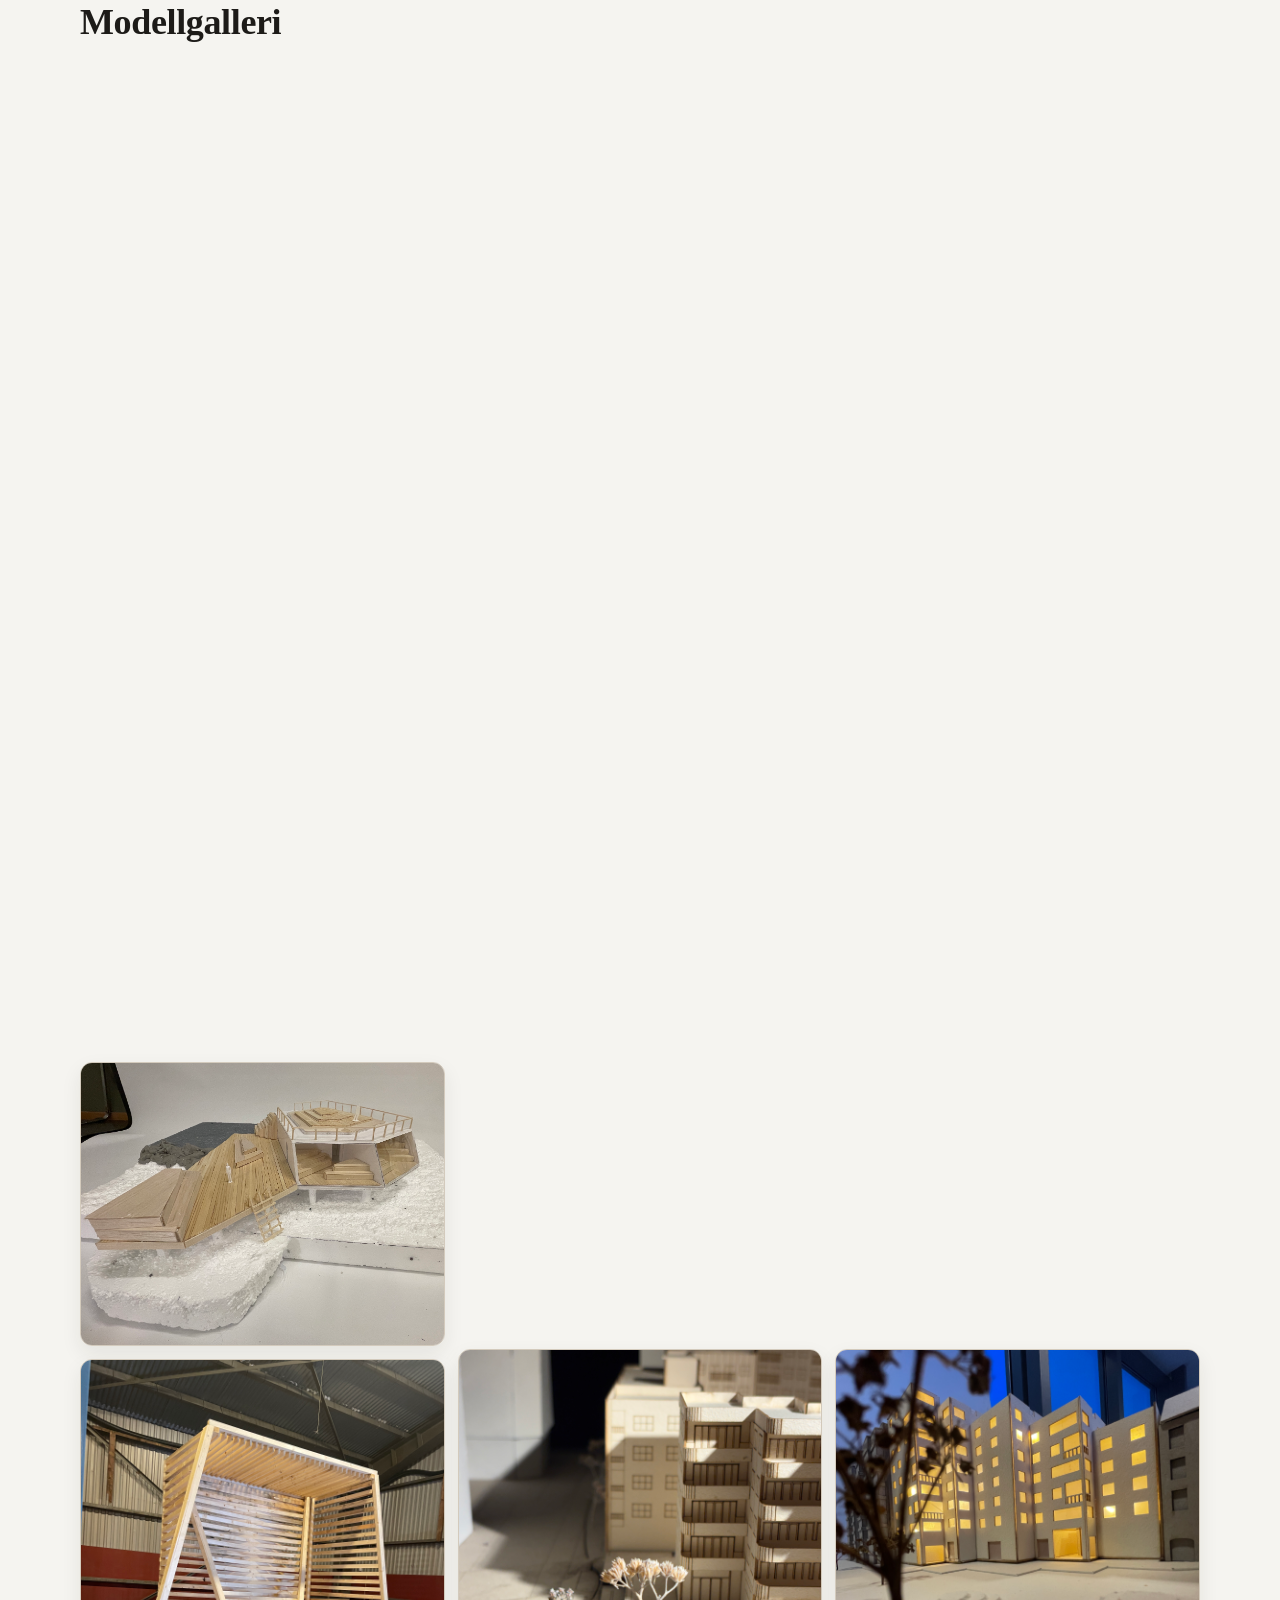
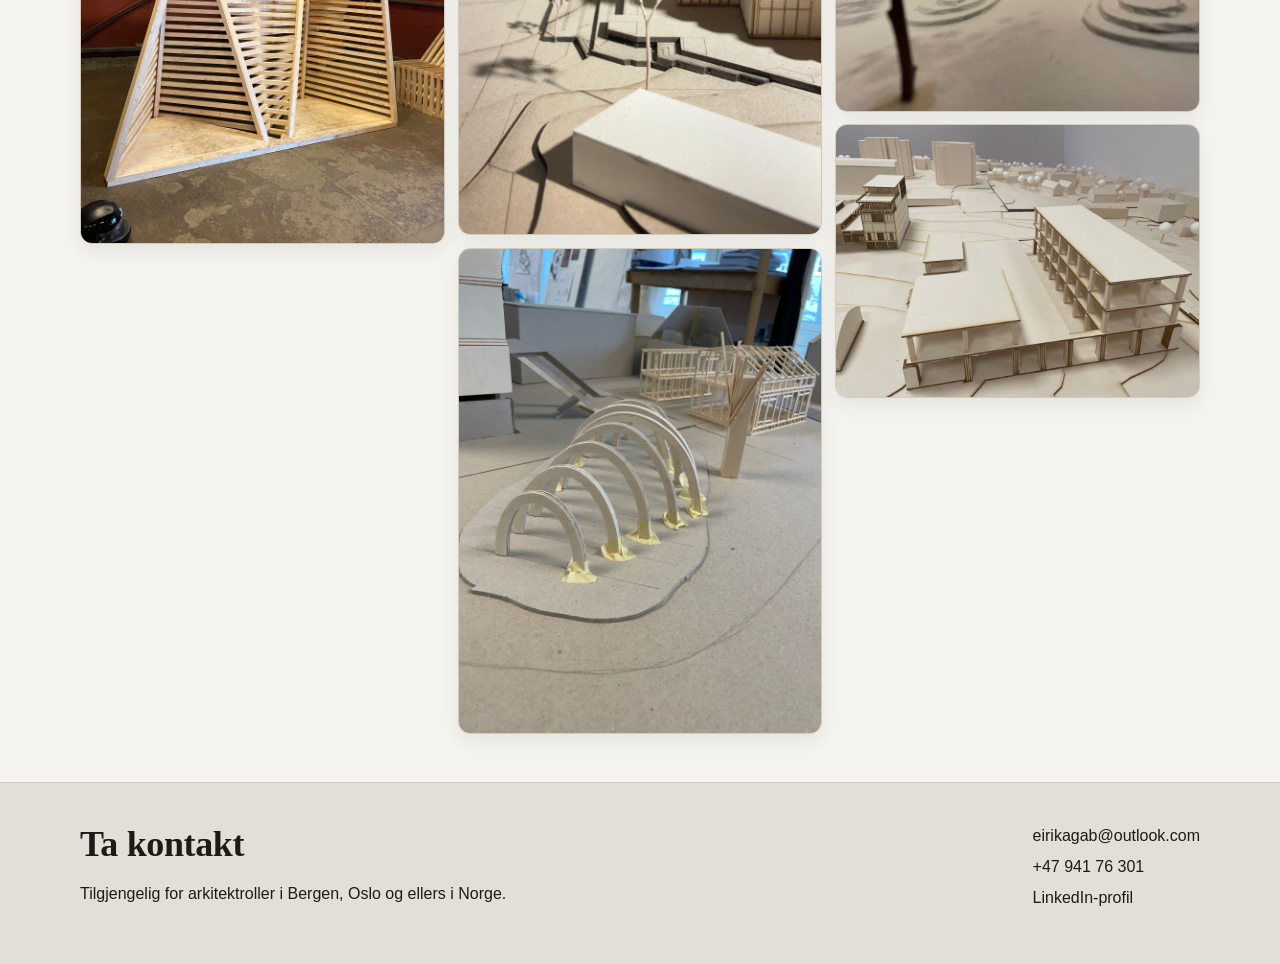
==== commit c4c911e0: "Correct project co-author credits to match PDFs" ====
--- a/index.html
+++ b/index.html
@@ -81,8 +81,7 @@
                 <li>Ytelses- og CO2-sammenligning</li>
               </ul>
               <p class="credit-line">
-                Utarbeidet med Amund O. Jølle, Eirik A. Bergersen, Eirin O.
-                Delerud og Tonje J. Tollhaug.
+                Utarbeidet med Liv Linnea Bakka.
               </p>
               <div class="project-preview">
                 <p class="preview-label">Forhåndsvisning</p>
@@ -109,6 +108,9 @@
                 <li>Konsept for flytting og gjenbruk</li>
                 <li>Detaljerte planer, snitt og modellstudier</li>
               </ul>
+              <p class="credit-line">
+                Utarbeidet med Helena Elizabeth McClimans Bjerke.
+              </p>
               <div class="project-preview">
                 <p class="preview-label">Forhåndsvisning</p>
                 <img
@@ -134,8 +136,7 @@
                 <li>Fellesarealer og urban tilgjengelighet</li>
               </ul>
               <p class="credit-line">
-                Utarbeidet med Amund O. Jølle, Eirik A. Bergersen, Eirin O.
-                Delerud og Tonje J. Tollhaug.
+                Utarbeidet med Vegard Josefsen.
               </p>
               <div class="project-preview">
                 <p class="preview-label">Forhåndsvisning</p>
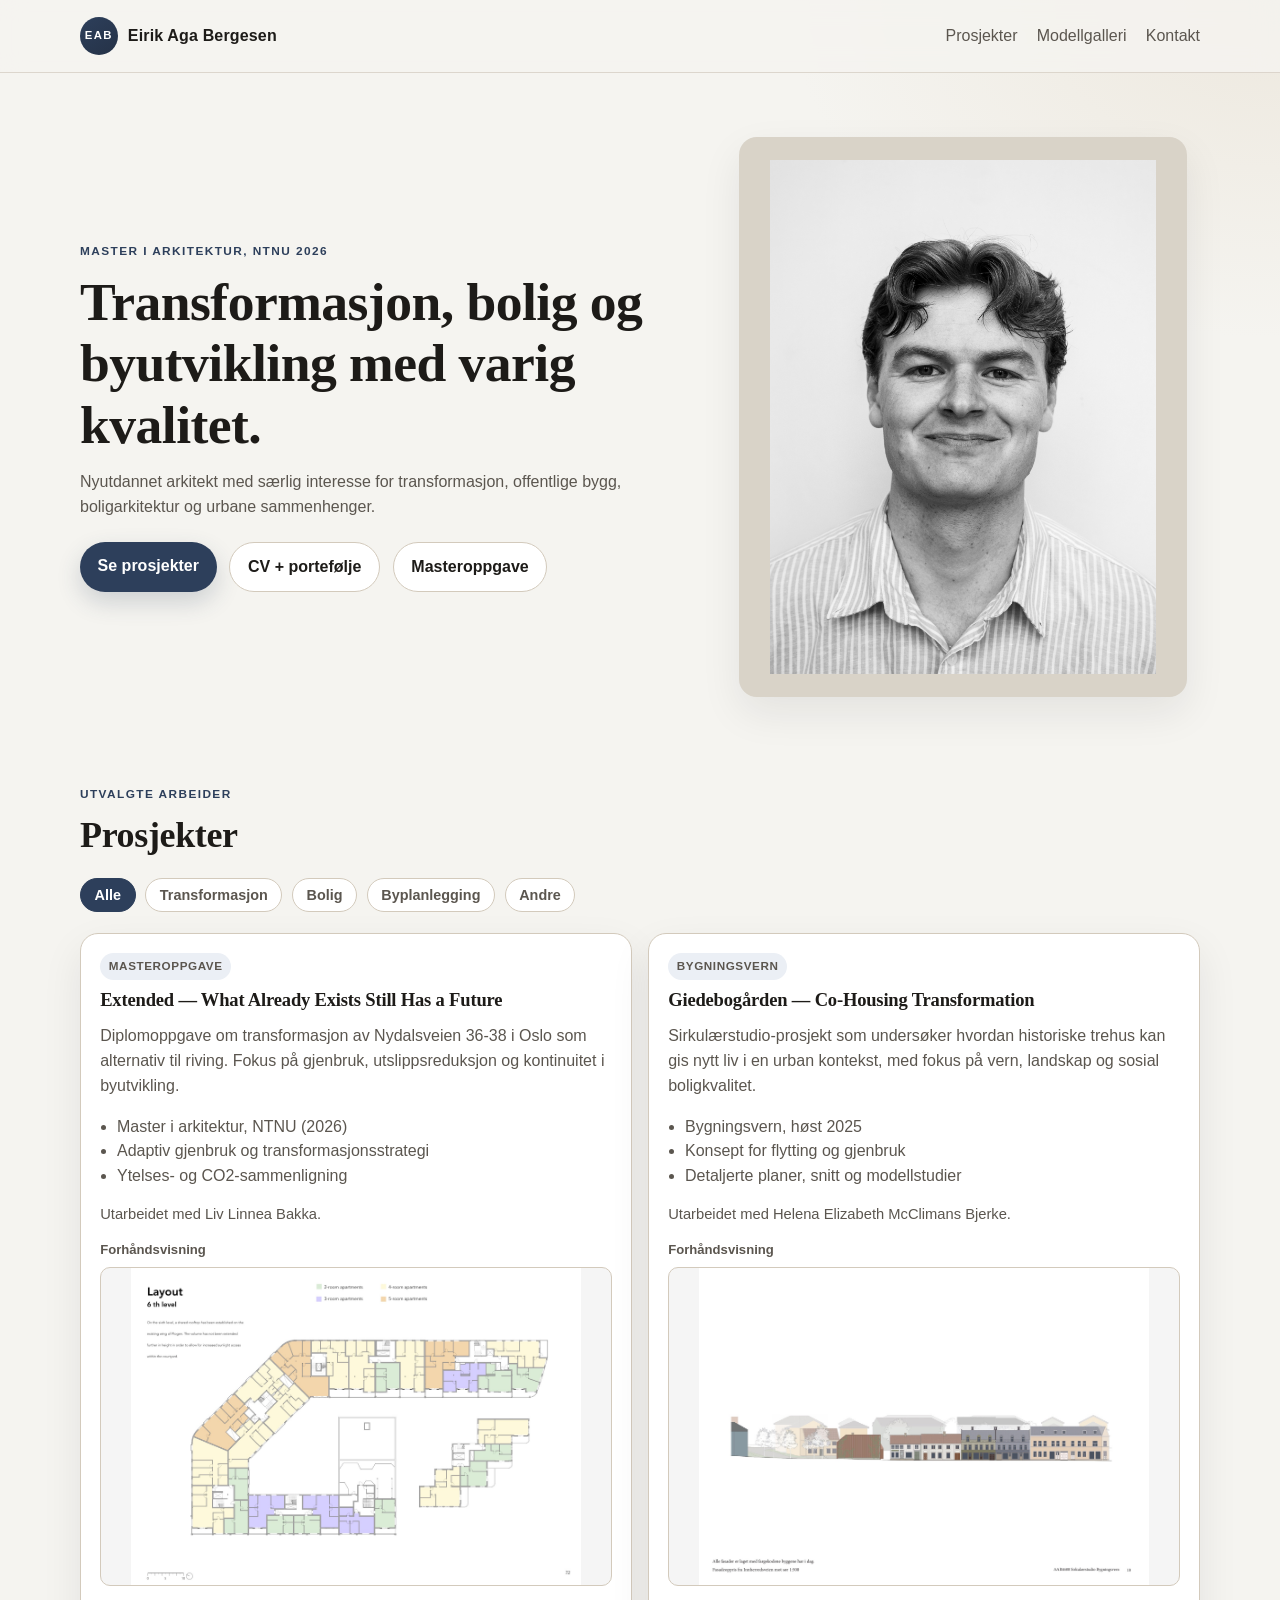
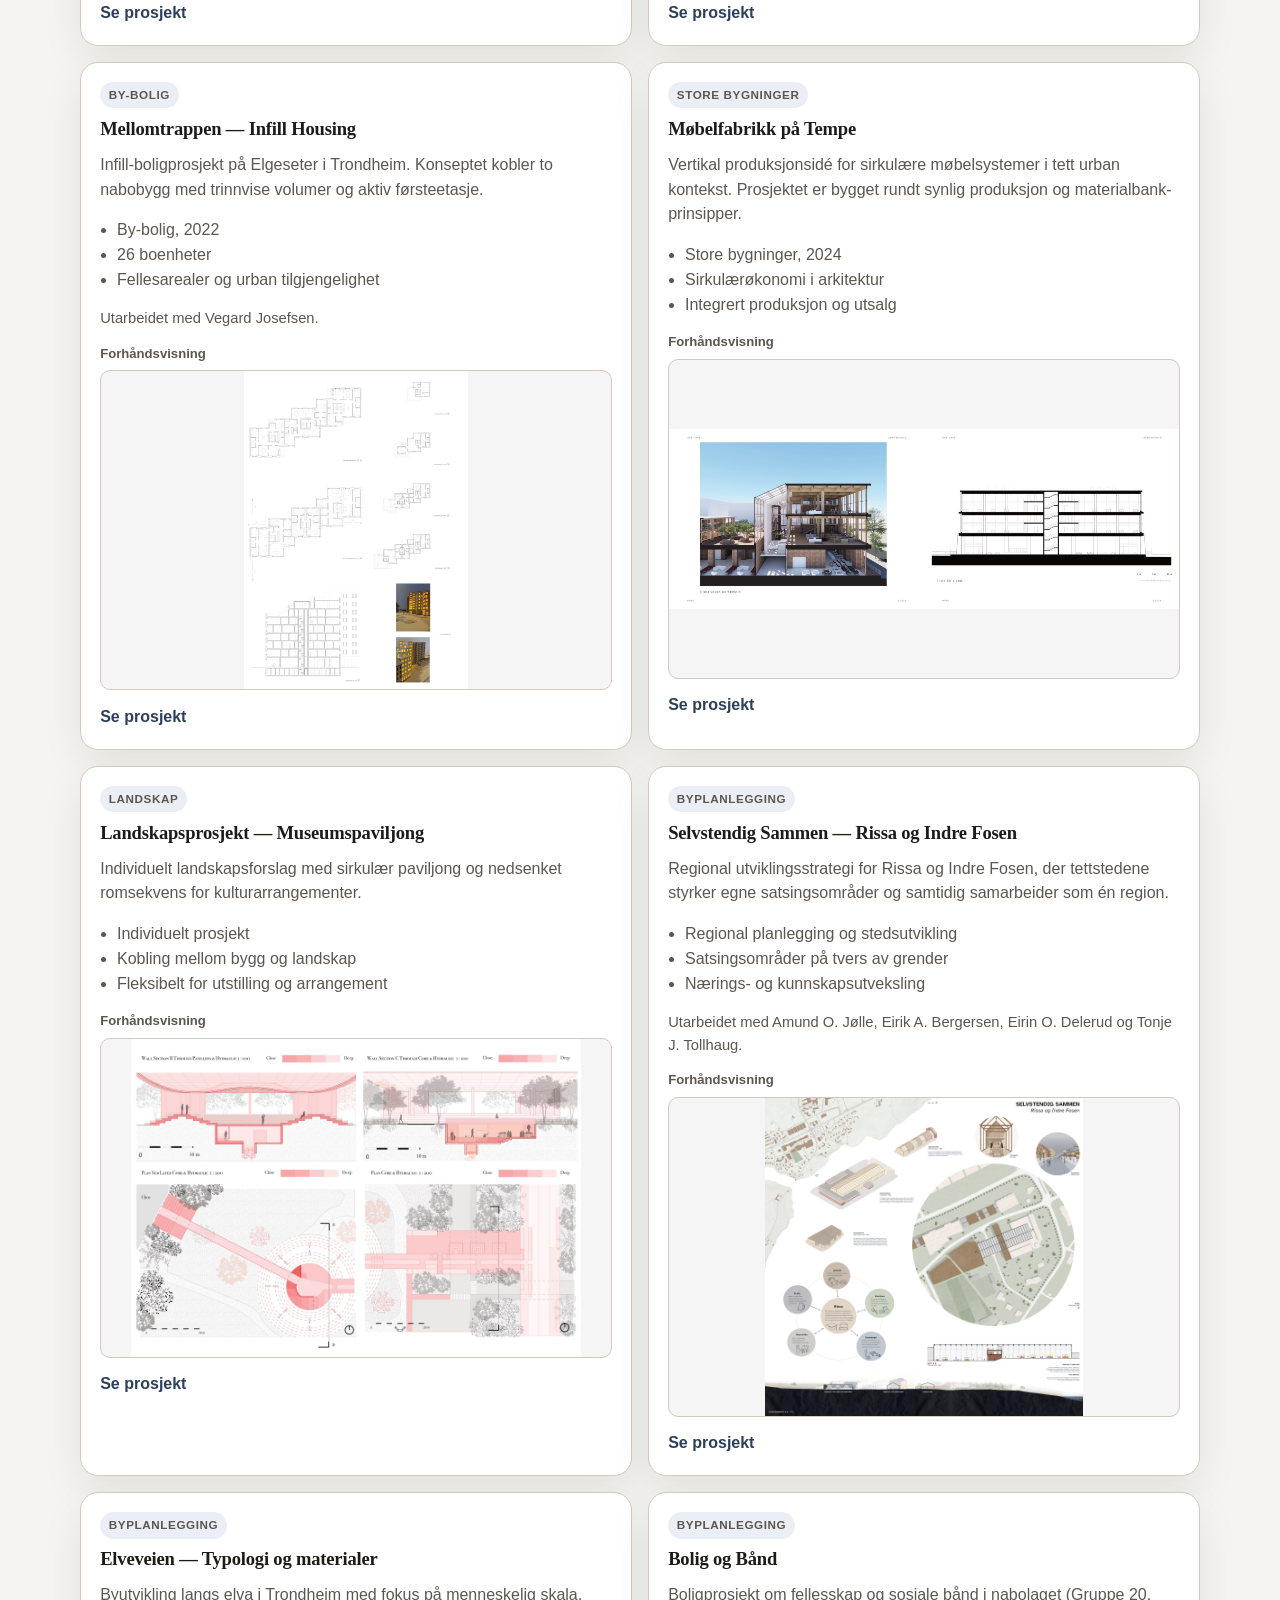
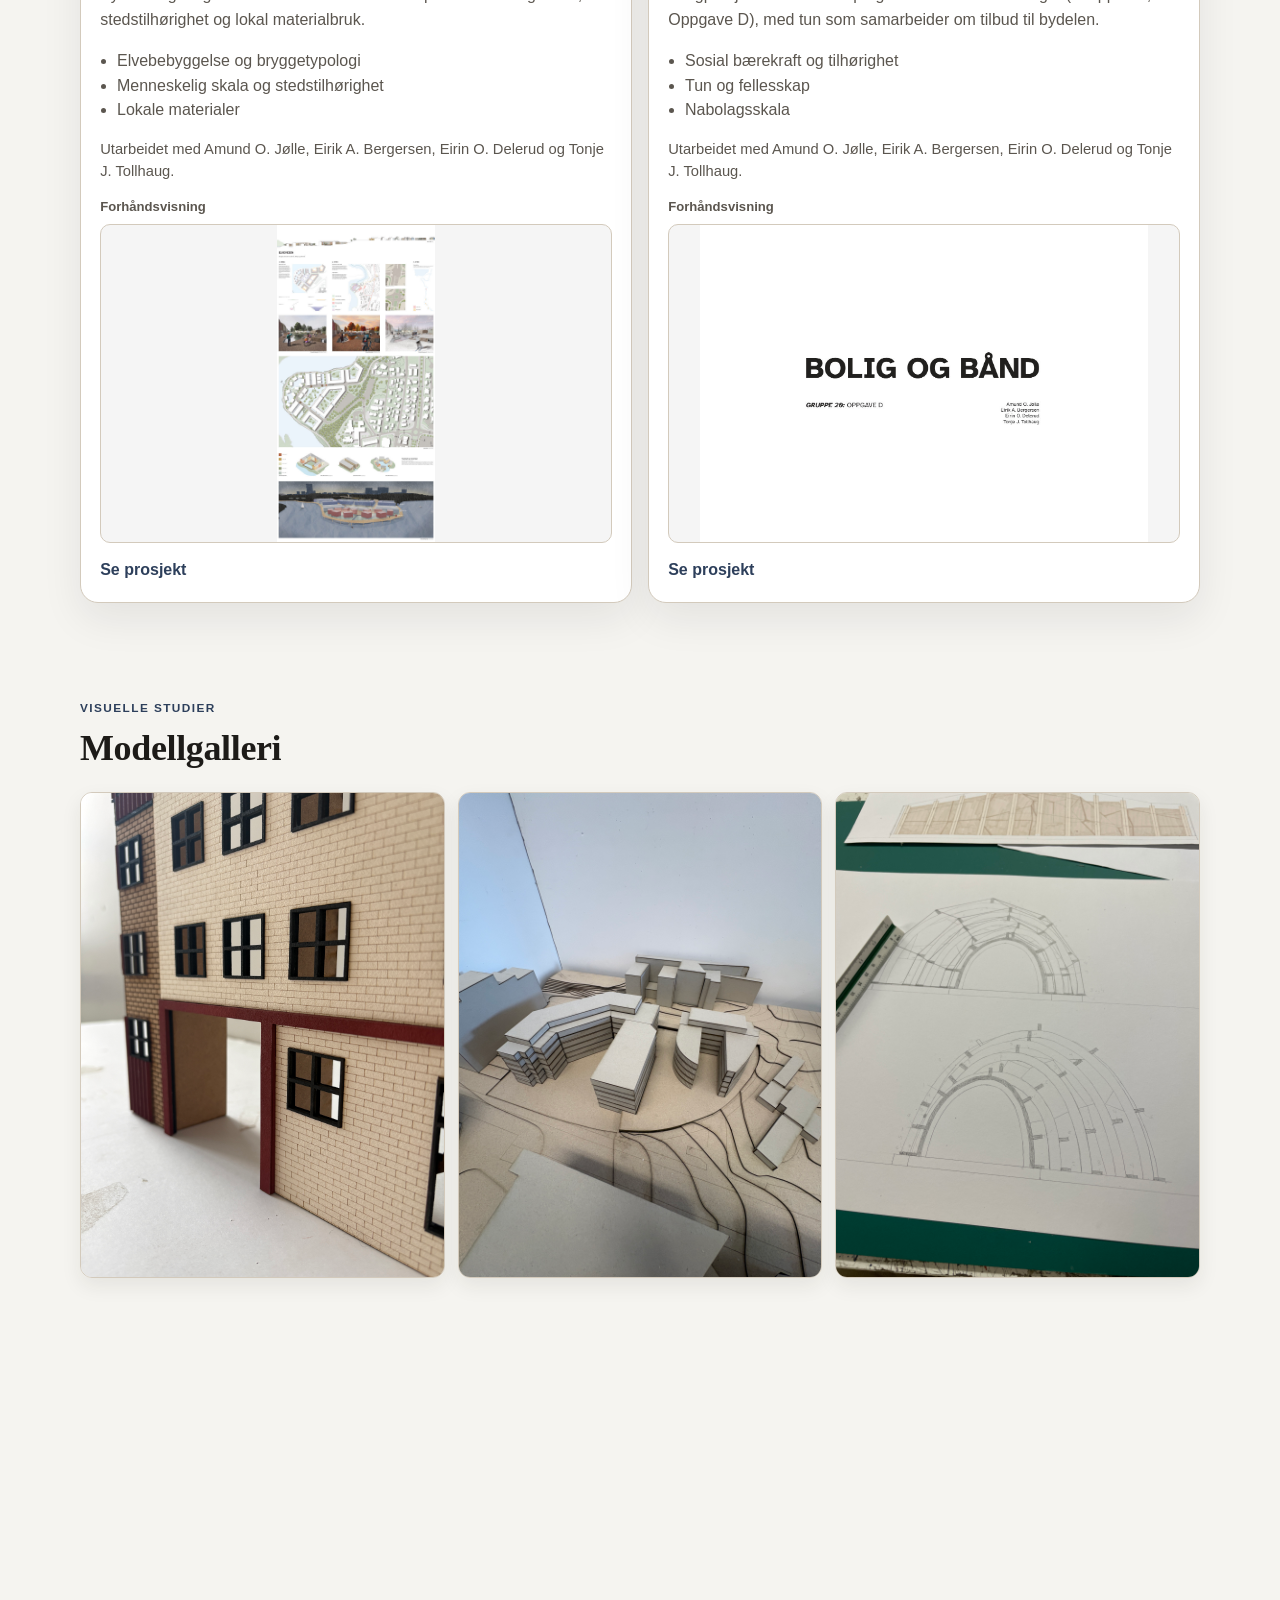
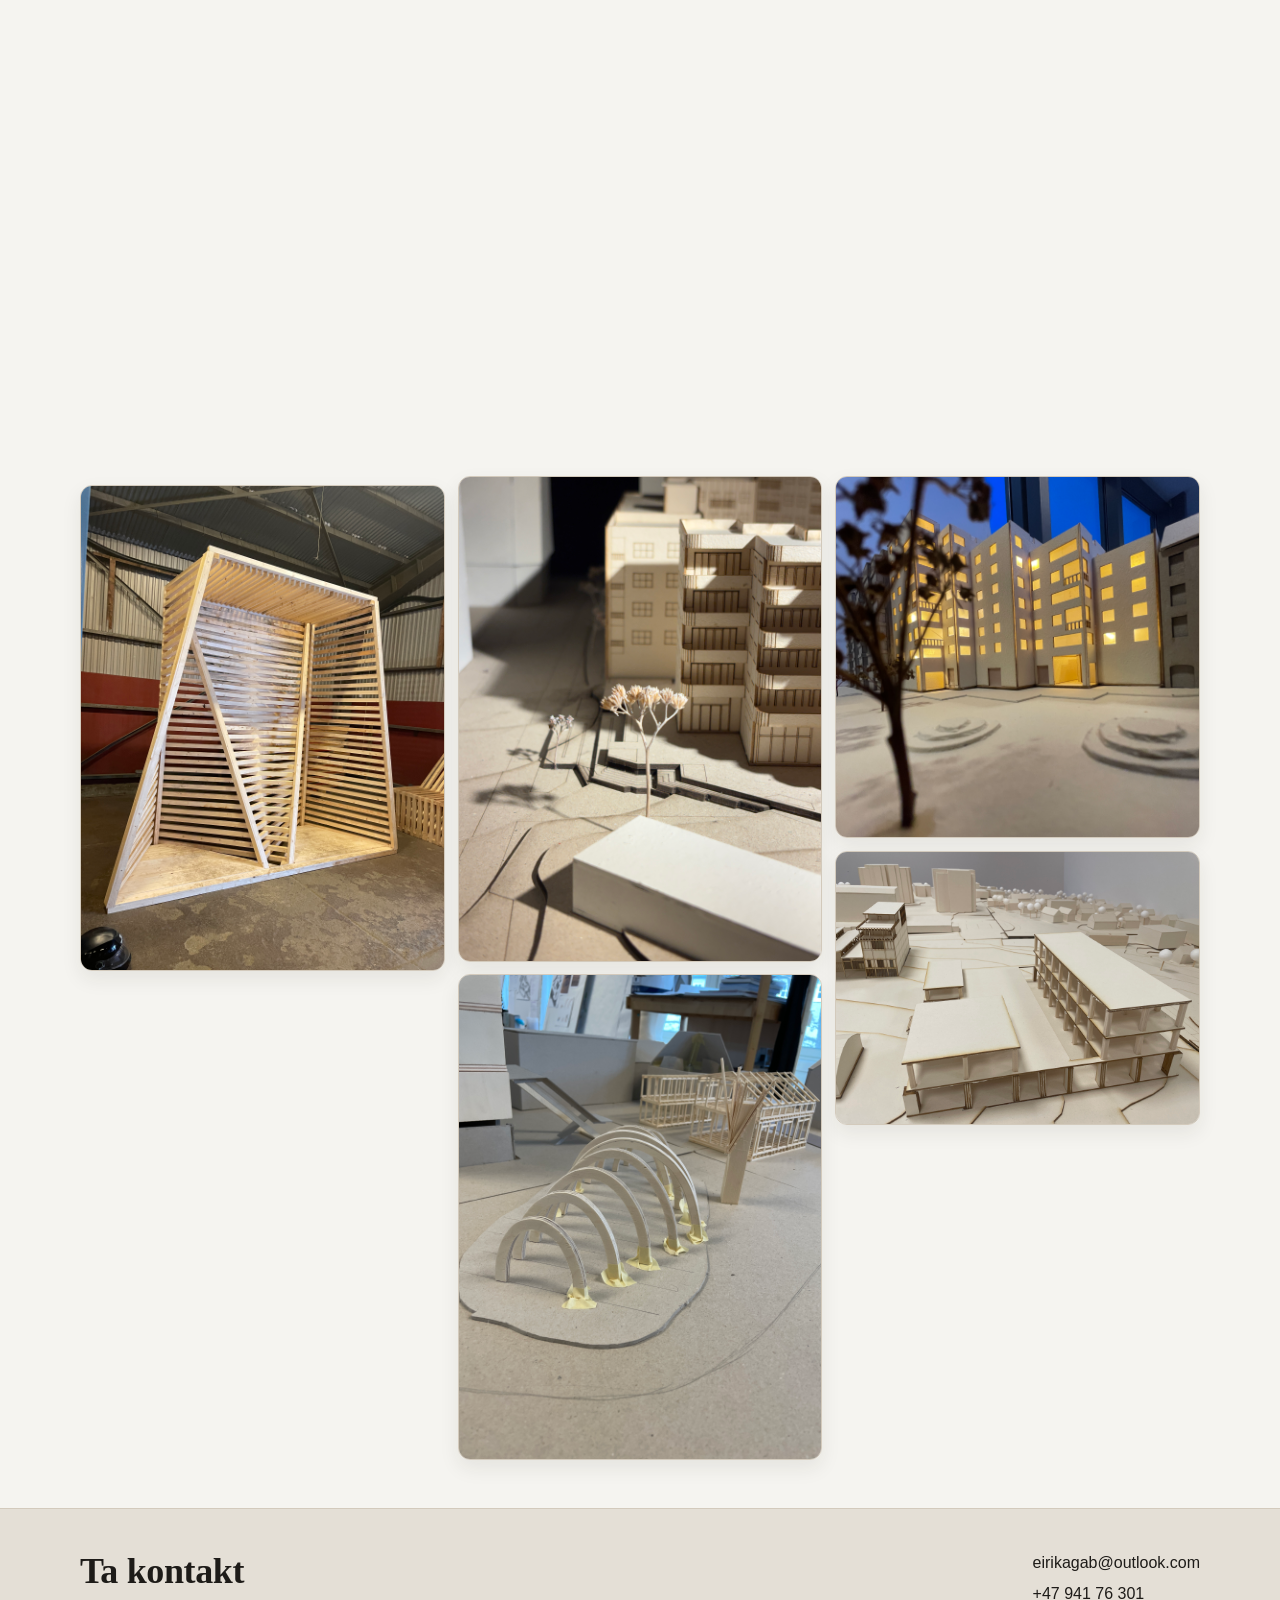
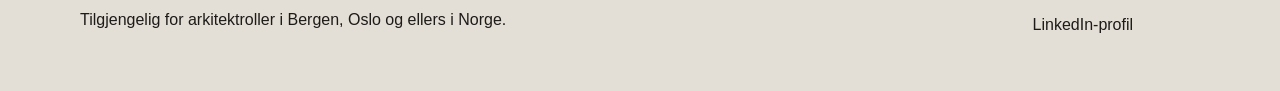
==== commit c1407203: "Split byplanlegging into three separate projects with own subpages" ====
--- a/index.html
+++ b/index.html
@@ -201,15 +201,16 @@
 
             <article class="card reveal" data-category="byplanlegging">
               <p class="card-tag">Byplanlegging</p>
-              <h3>Byplanlegging og boligstudier</h3>
-              <p>
-                Samling av planfaglige prosjekter med fokus på sosial
-                bærekraft, stedstilhørighet og klimabevisste boligstrukturer.
-              </p>
-              <ul>
-                <li>Byplanlegging gjennom flere studioer</li>
-                <li>Nabolagsskala og typologistudier</li>
-                <li>Robuste sosiale fellesrom</li>
+              <h3>Selvstendig Sammen — Rissa og Indre Fosen</h3>
+              <p>
+                Regional utviklingsstrategi for Rissa og Indre Fosen, der
+                tettstedene styrker egne satsingsområder og samtidig
+                samarbeider som én region.
+              </p>
+              <ul>
+                <li>Regional planlegging og stedsutvikling</li>
+                <li>Satsingsområder på tvers av grender</li>
+                <li>Nærings- og kunnskapsutveksling</li>
               </ul>
               <p class="credit-line">
                 Utarbeidet med Amund O. Jølle, Eirik A. Bergersen, Eirin O.
@@ -219,12 +220,69 @@
                 <p class="preview-label">Forhåndsvisning</p>
                 <img
                   class="preview-image lightbox-trigger"
-                  src="previews/byplanlegging.jpg"
-                  alt="Forhåndsvisning av Byplanlegging 1"
-                  loading="lazy"
-                />
-              </div>
-              <a class="card-link" href="prosjekter/byplanlegging.html">Se prosjekt</a>
+                  src="previews/selvstendig-sammen.jpg"
+                  alt="Forhåndsvisning av Selvstendig Sammen"
+                  loading="lazy"
+                />
+              </div>
+              <a class="card-link" href="prosjekter/selvstendig-sammen.html">Se prosjekt</a>
+            </article>
+
+            <article class="card reveal" data-category="byplanlegging">
+              <p class="card-tag">Byplanlegging</p>
+              <h3>Elveveien — Typologi og materialer</h3>
+              <p>
+                Byutvikling langs elva i Trondheim med fokus på menneskelig
+                skala, stedstilhørighet og lokal materialbruk.
+              </p>
+              <ul>
+                <li>Elvebebyggelse og bryggetypologi</li>
+                <li>Menneskelig skala og stedstilhørighet</li>
+                <li>Lokale materialer</li>
+              </ul>
+              <p class="credit-line">
+                Utarbeidet med Amund O. Jølle, Eirik A. Bergersen, Eirin O.
+                Delerud og Tonje J. Tollhaug.
+              </p>
+              <div class="project-preview">
+                <p class="preview-label">Forhåndsvisning</p>
+                <img
+                  class="preview-image lightbox-trigger"
+                  src="previews/elveveien.jpg"
+                  alt="Forhåndsvisning av Elveveien"
+                  loading="lazy"
+                />
+              </div>
+              <a class="card-link" href="prosjekter/elveveien.html">Se prosjekt</a>
+            </article>
+
+            <article class="card reveal" data-category="byplanlegging">
+              <p class="card-tag">Byplanlegging</p>
+              <h3>Bolig og Bånd</h3>
+              <p>
+                Boligprosjekt om fellesskap og sosiale bånd i nabolaget
+                (Gruppe 20, Oppgave D), med tun som samarbeider om tilbud til
+                bydelen.
+              </p>
+              <ul>
+                <li>Sosial bærekraft og tilhørighet</li>
+                <li>Tun og fellesskap</li>
+                <li>Nabolagsskala</li>
+              </ul>
+              <p class="credit-line">
+                Utarbeidet med Amund O. Jølle, Eirik A. Bergersen, Eirin O.
+                Delerud og Tonje J. Tollhaug.
+              </p>
+              <div class="project-preview">
+                <p class="preview-label">Forhåndsvisning</p>
+                <img
+                  class="preview-image lightbox-trigger"
+                  src="previews/bolig-og-band.jpg"
+                  alt="Forhåndsvisning av Bolig og Bånd"
+                  loading="lazy"
+                />
+              </div>
+              <a class="card-link" href="prosjekter/bolig-og-band.html">Se prosjekt</a>
             </article>
           </div>
         </div>
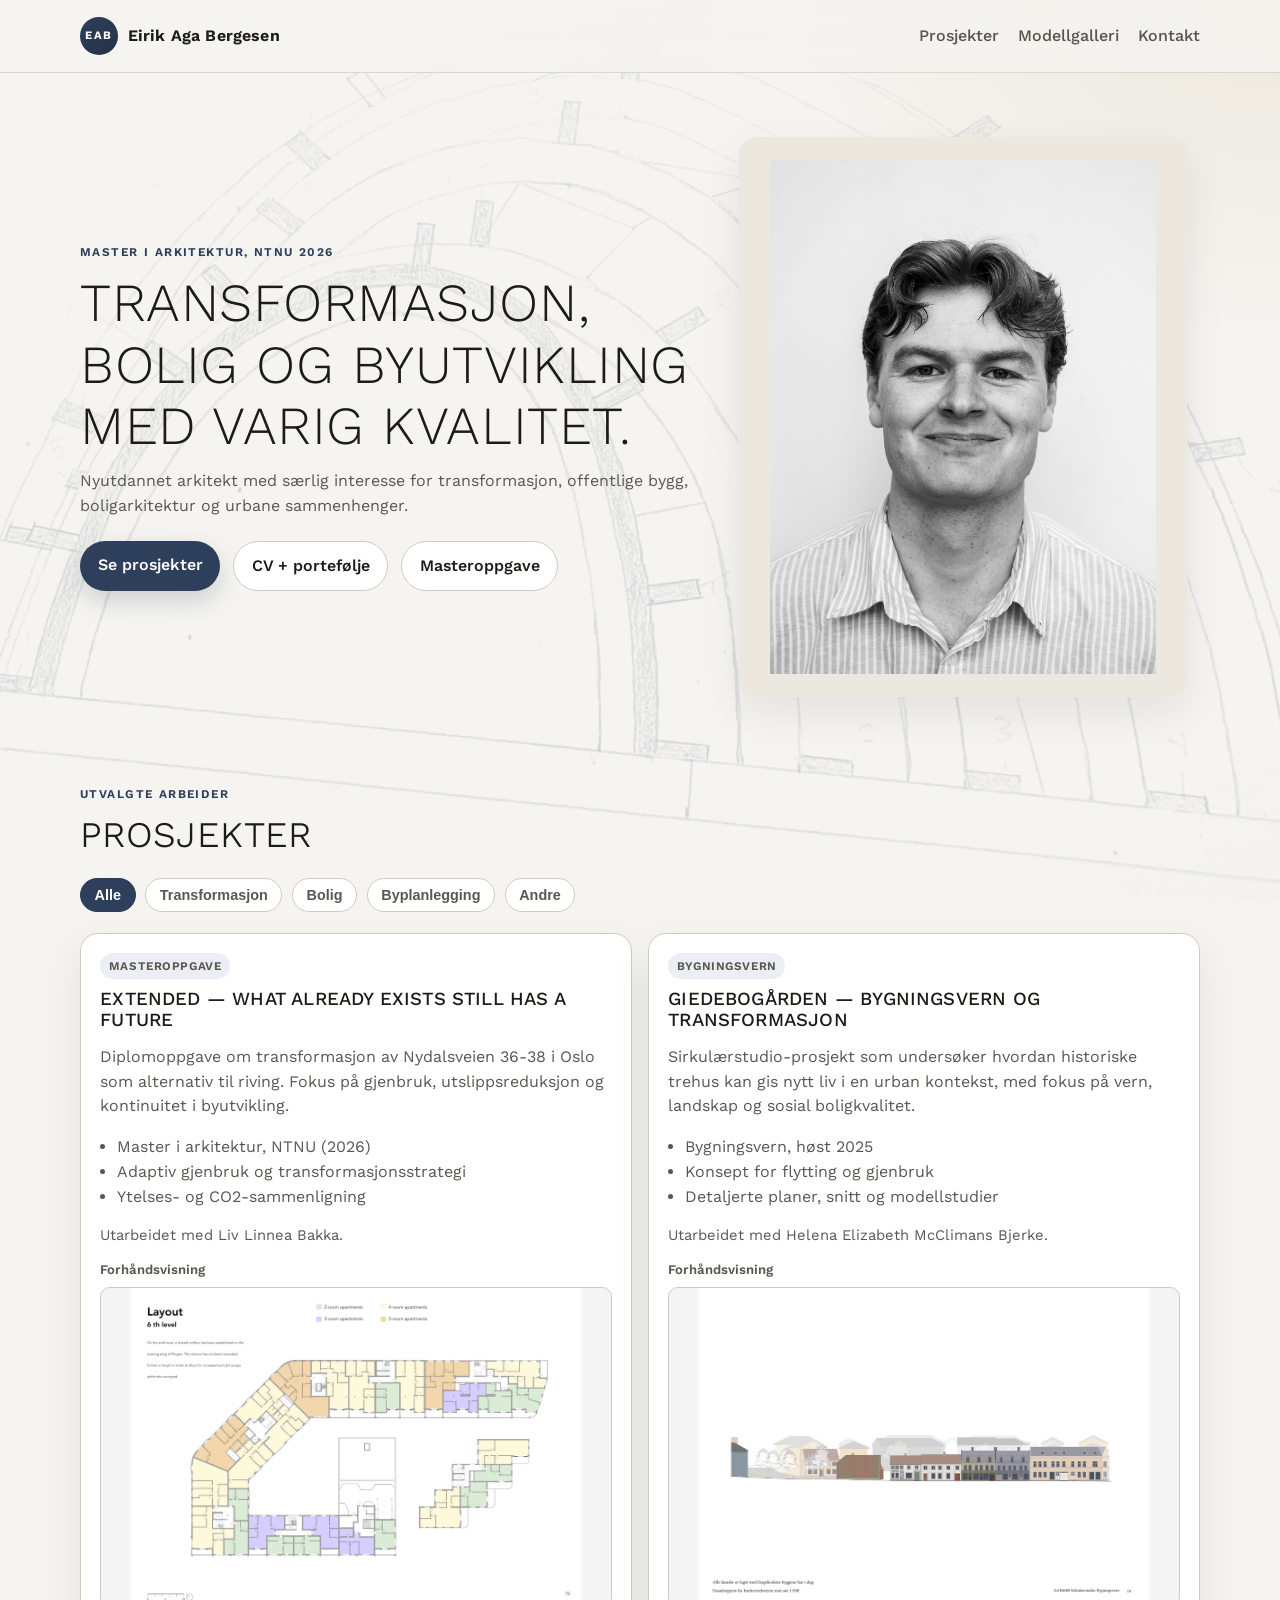
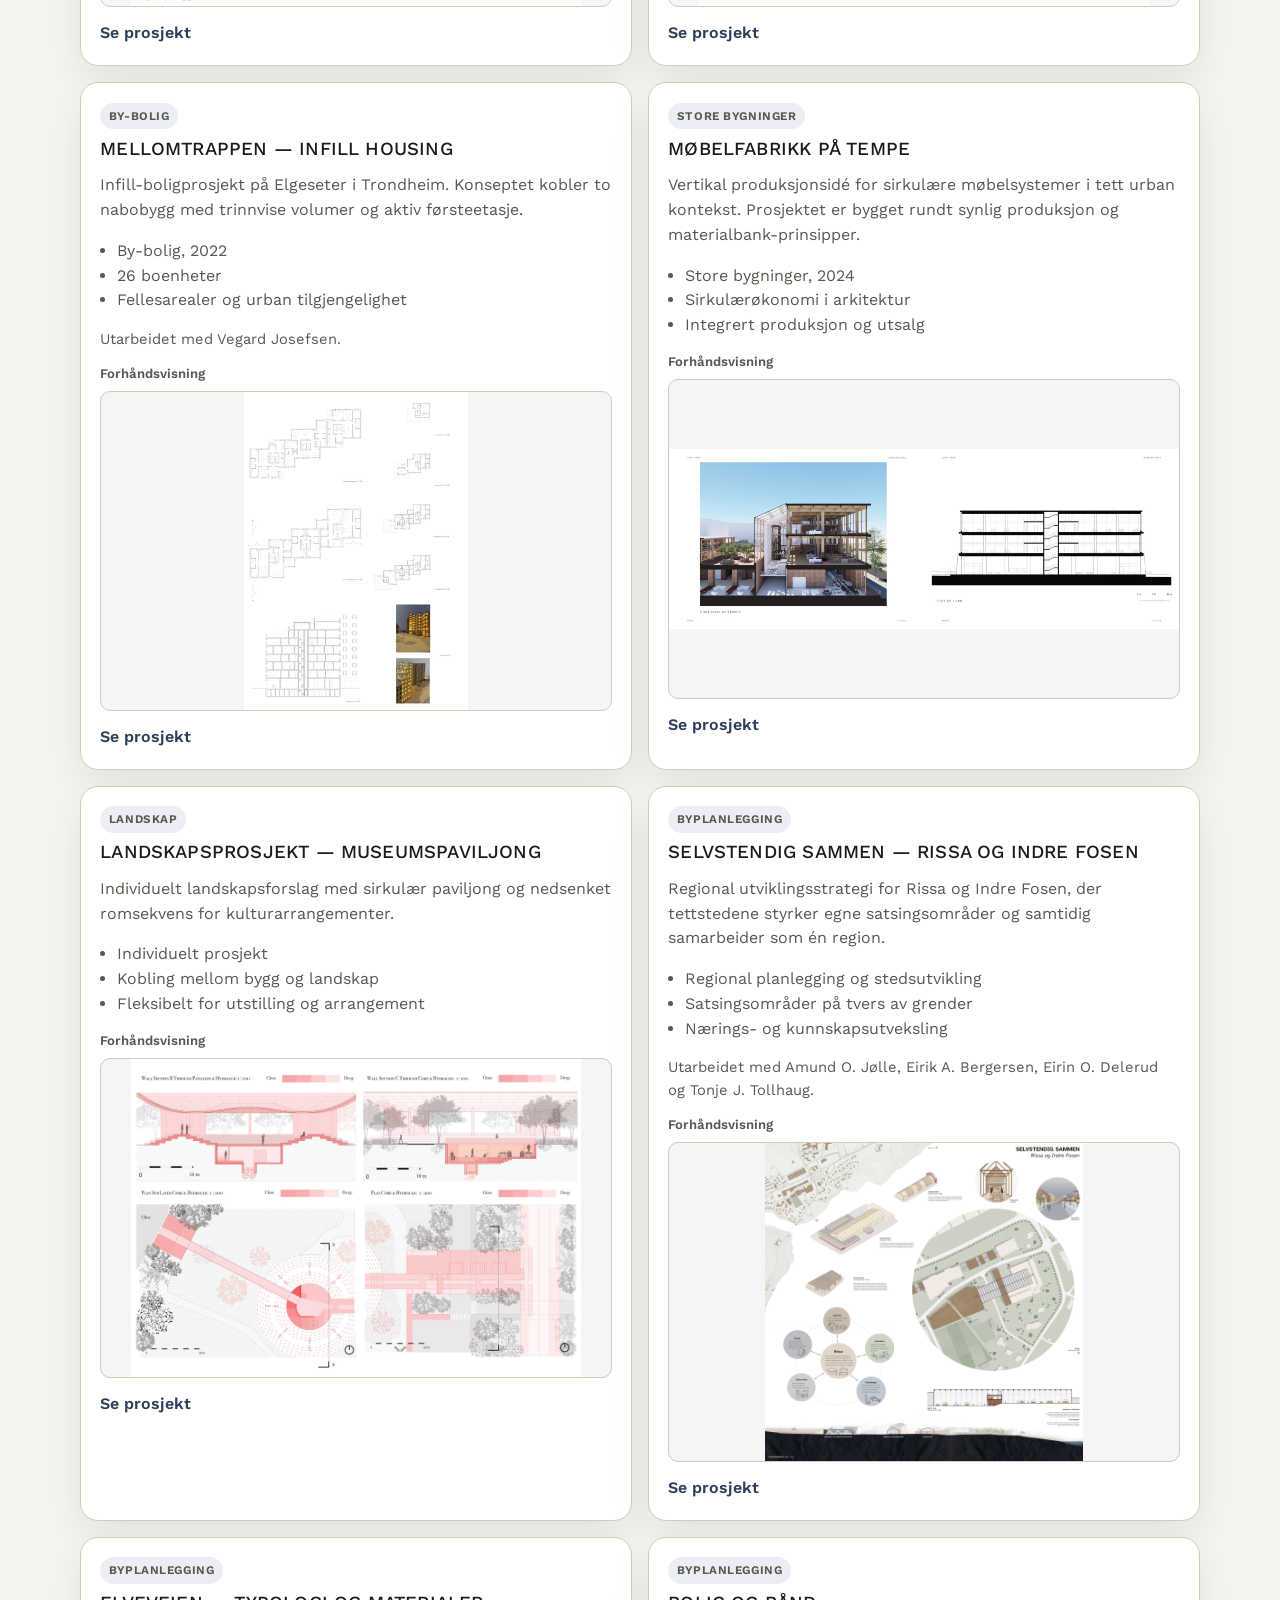
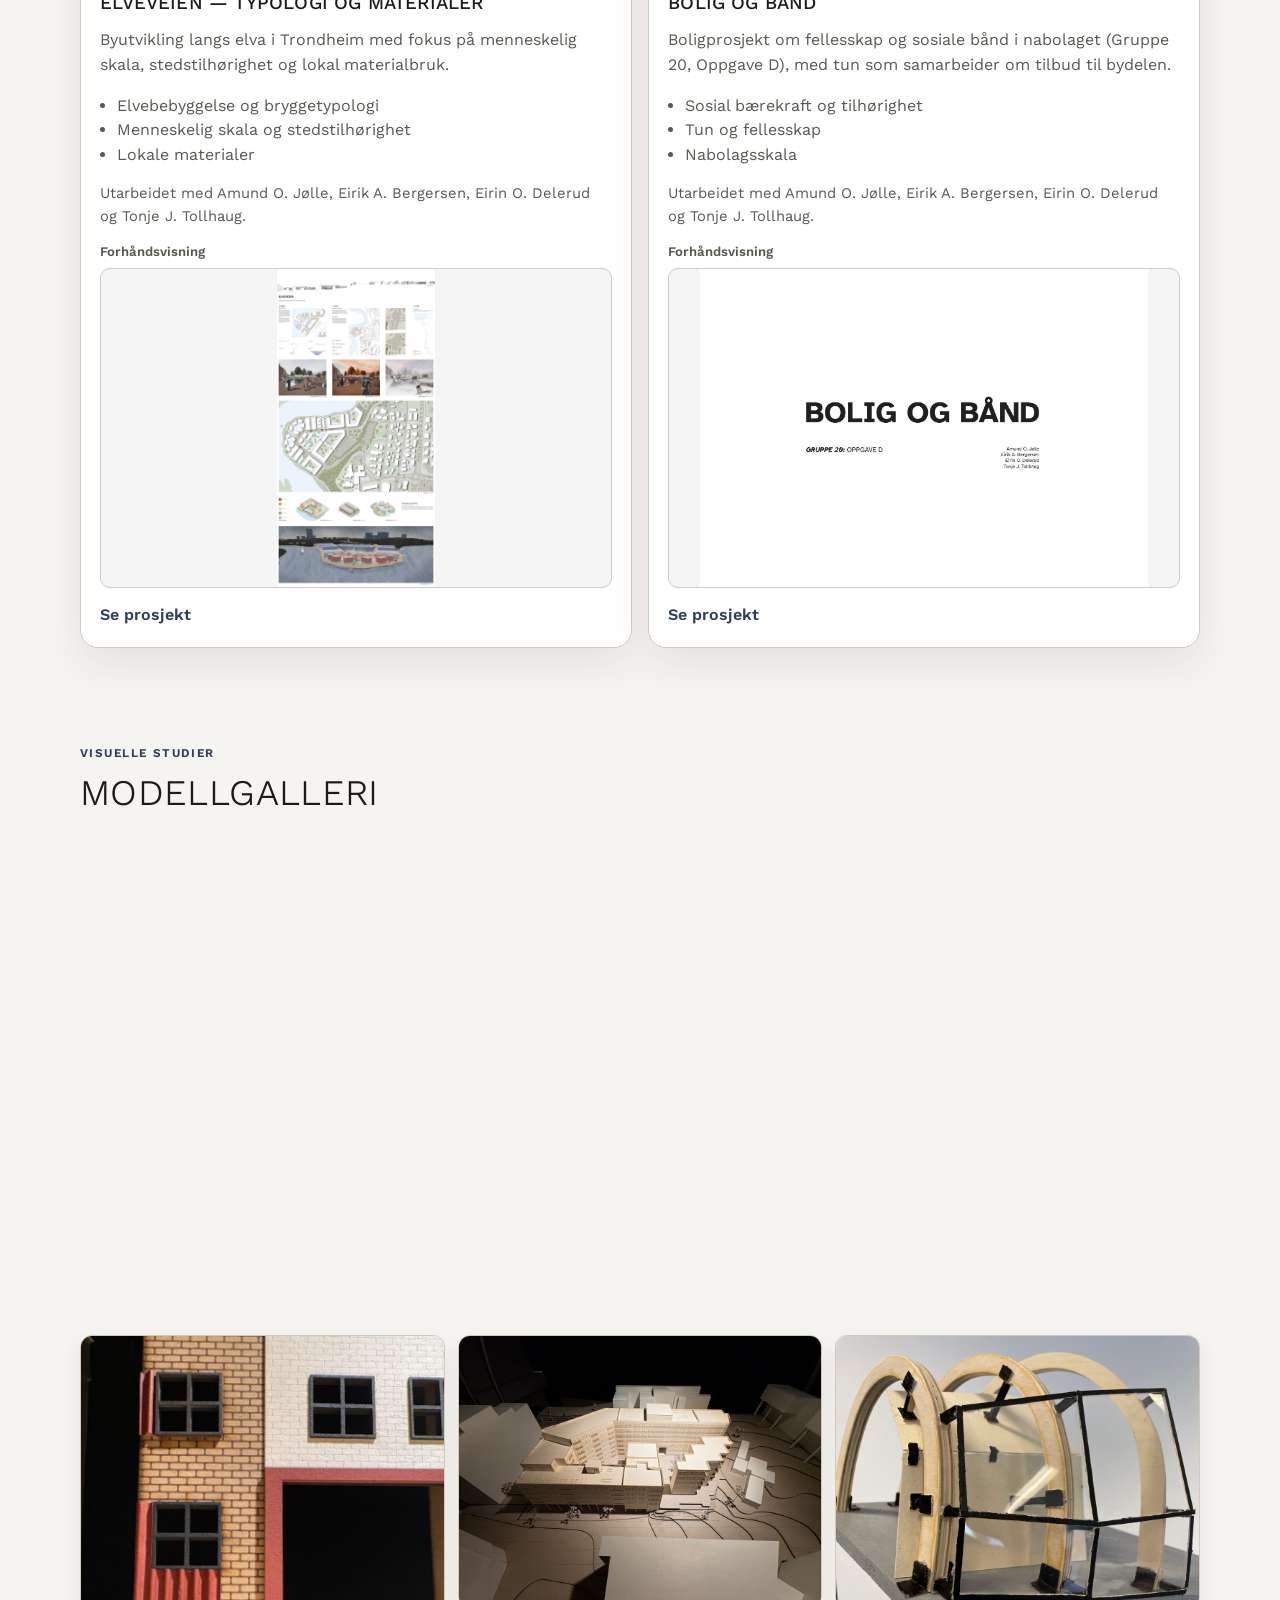
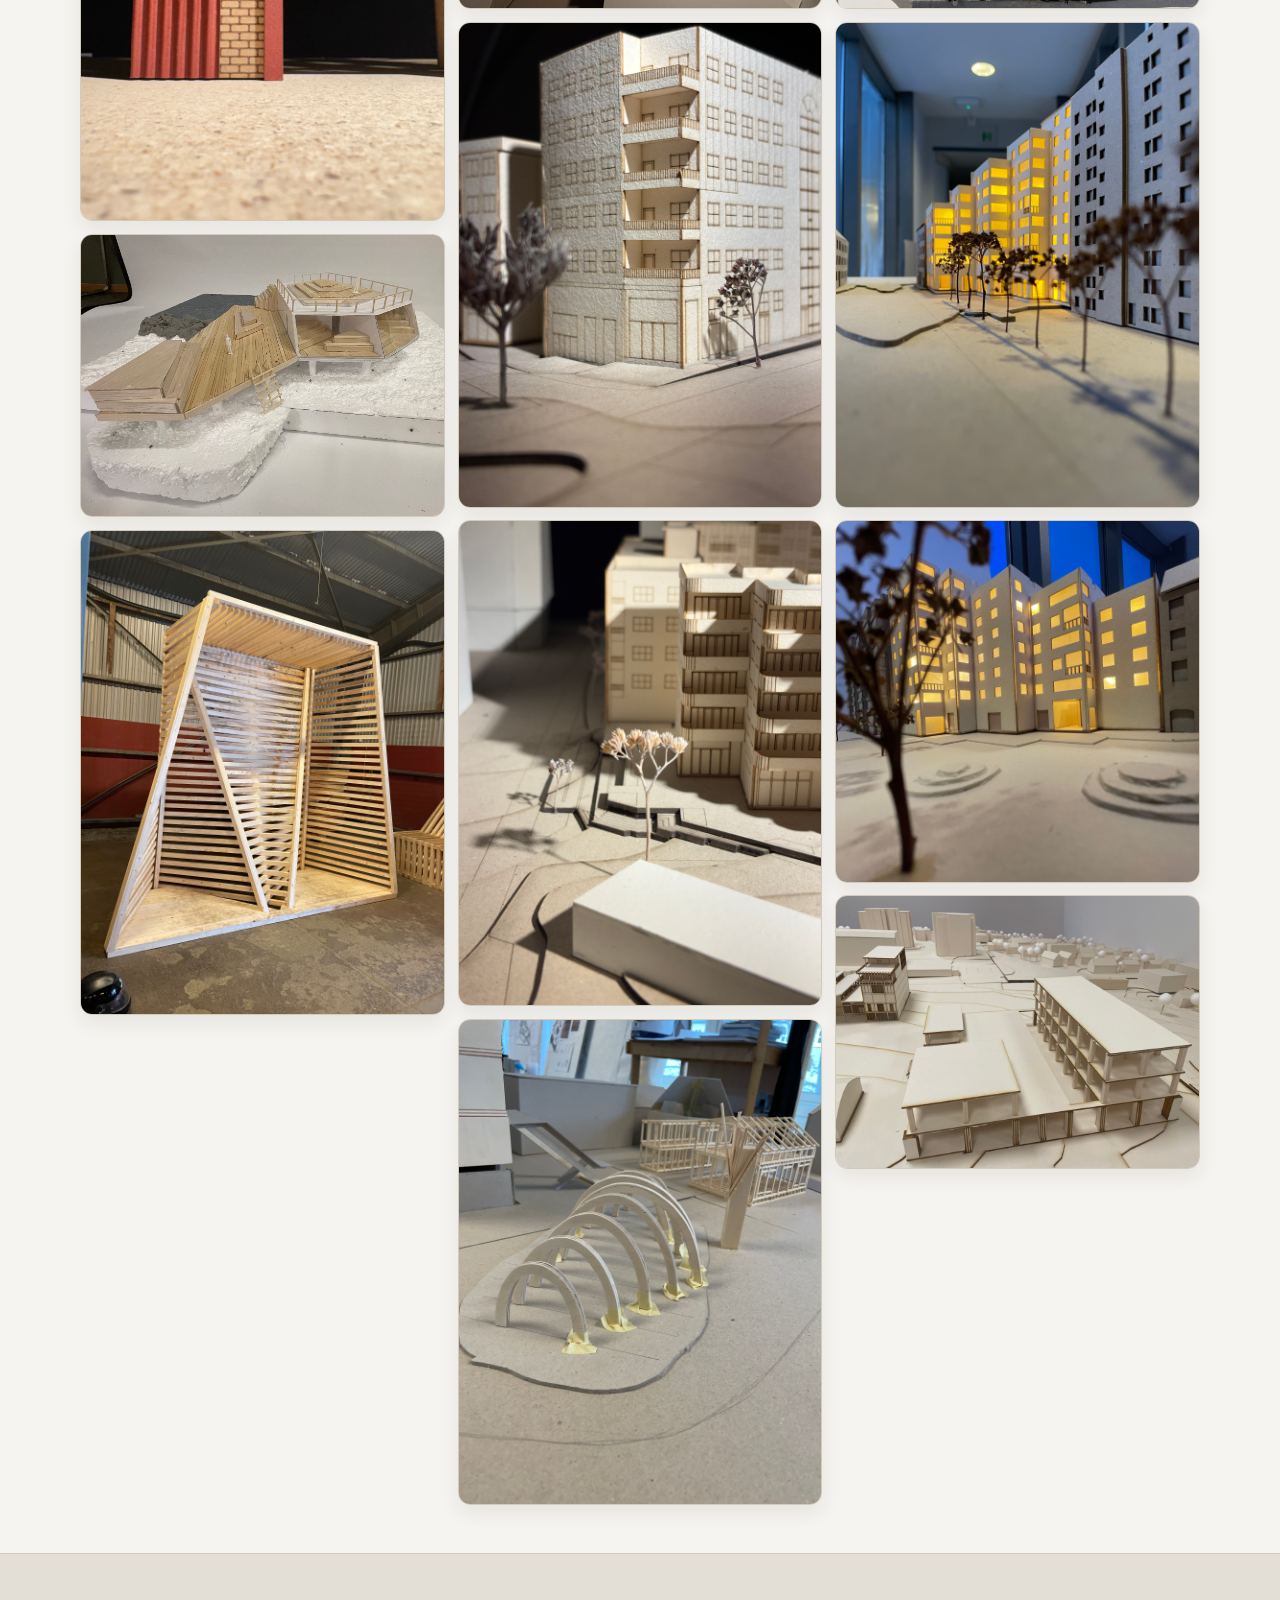
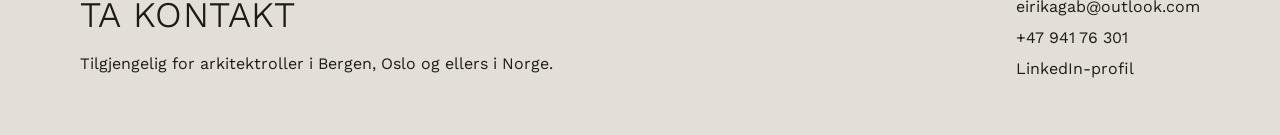
==== commit 3553da92: "Oppdater CV-filer og endre Giedebogården til Bygningsvern og transformasjon" ====
--- a/index.html
+++ b/index.html
@@ -97,7 +97,7 @@
 
             <article class="card reveal" data-category="transformasjon">
               <p class="card-tag">Bygningsvern</p>
-              <h3>Giedebogården — Co-Housing Transformation</h3>
+              <h3>Giedebogården — Bygningsvern og transformasjon</h3>
               <p>
                 Sirkulærstudio-prosjekt som undersøker hvordan historiske trehus
                 kan gis nytt liv i en urban kontekst, med fokus på vern, landskap
--- a/styles.css
+++ b/styles.css
@@ -1,3 +1,5 @@
+@import url("https://fonts.googleapis.com/css2?family=Work+Sans:ital,wght@0,300;0,400;0,500;0,600;1,300;1,400&display=swap");
+
 :root {
   --bg: #f5f4f0;
   --surface: #ffffff;
@@ -25,13 +27,15 @@
 
 body {
   margin: 0;
-  font-family: "Inter", "Avenir Next", "Segoe UI", sans-serif;
+  font-family: "Work Sans", "Helvetica Neue", "Inter", Arial, sans-serif;
   color: var(--text);
   background:
     radial-gradient(90vw 70vw at 10% -10%, #e6ebf2 0%, transparent 50%),
     radial-gradient(80vw 55vw at 100% 0%, #ede8de 0%, transparent 48%),
     var(--bg);
   line-height: 1.55;
+  -webkit-font-smoothing: antialiased;
+  text-rendering: optimizeLegibility;
 }
 
 img {
@@ -132,21 +136,26 @@
 h2,
 h3 {
   margin: 0 0 0.85rem;
-  line-height: 1.15;
-  letter-spacing: -0.01em;
-  font-family: "Iowan Old Style", "Palatino Linotype", "Times New Roman", serif;
+  line-height: 1.14;
+  letter-spacing: 0.01em;
+  font-family: "Work Sans", "Helvetica Neue", Arial, sans-serif;
+  font-weight: 450;
+  text-transform: uppercase;
 }
 
 h1 {
   font-size: clamp(2rem, 5vw, 3.35rem);
+  font-weight: 300;
 }
 
 h2 {
   font-size: clamp(1.5rem, 3.5vw, 2.25rem);
+  font-weight: 350;
 }
 
 h3 {
   font-size: 1.16rem;
+  font-weight: 500;
 }
 
 .lead {
@@ -204,7 +213,7 @@
   border-radius: var(--radius);
   overflow: hidden;
   box-shadow: var(--shadow);
-  background: #d9d3c8;
+  background: var(--surface-alt);
   max-height: 560px;
 }
 
@@ -661,3 +670,26 @@
     height: 70vh;
   }
 }
+
+/* Decorative architectural arch motif (cutout from IMG_1776) */
+body::before {
+  content: "";
+  position: fixed;
+  inset: 0;
+  background-image: url("assets/arch-bg.webp");
+  background-repeat: no-repeat;
+  background-position: center 46%;
+  background-size: min(1600px, 122%) auto;
+  opacity: 0.2;
+  pointer-events: none;
+  z-index: -1;
+}
+
+@media (max-width: 720px) {
+  body::before {
+    background-size: 260% auto;
+    background-position: center 30%;
+    opacity: 0.13;
+  }
+}
+
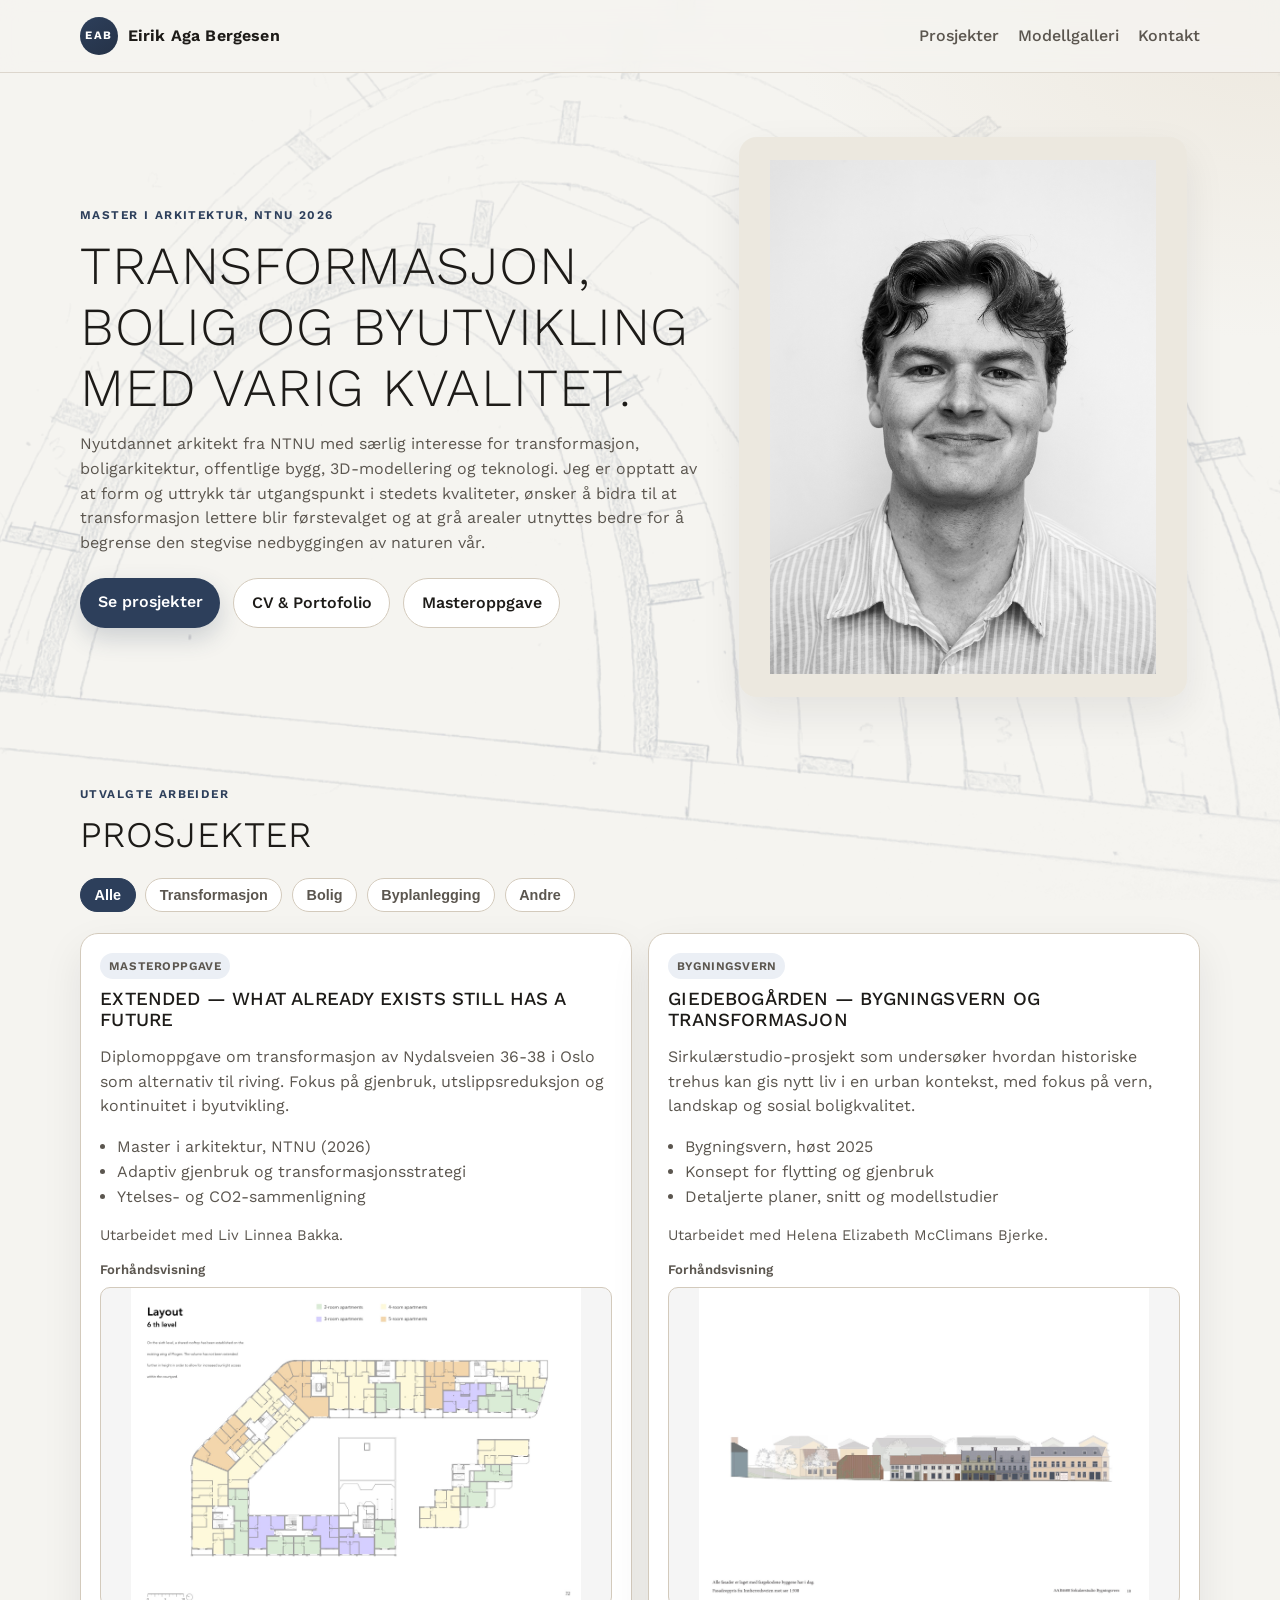
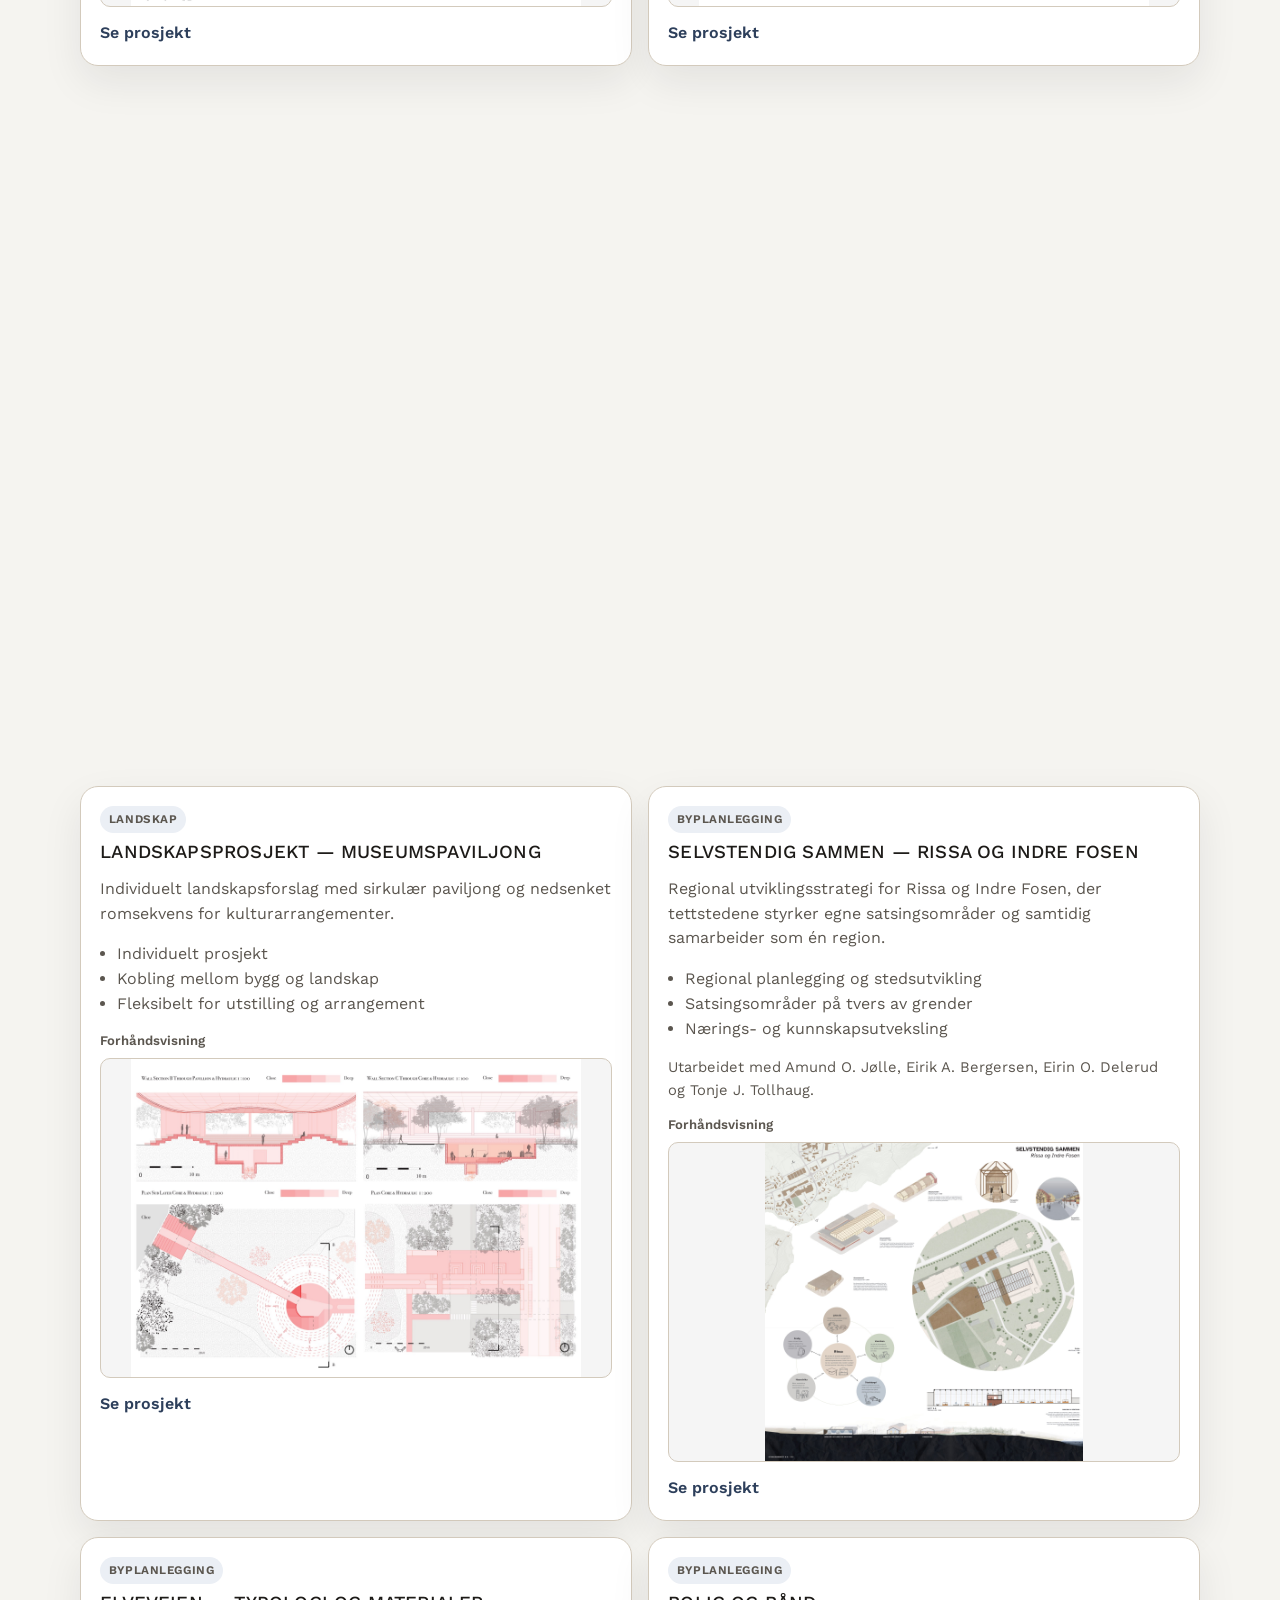
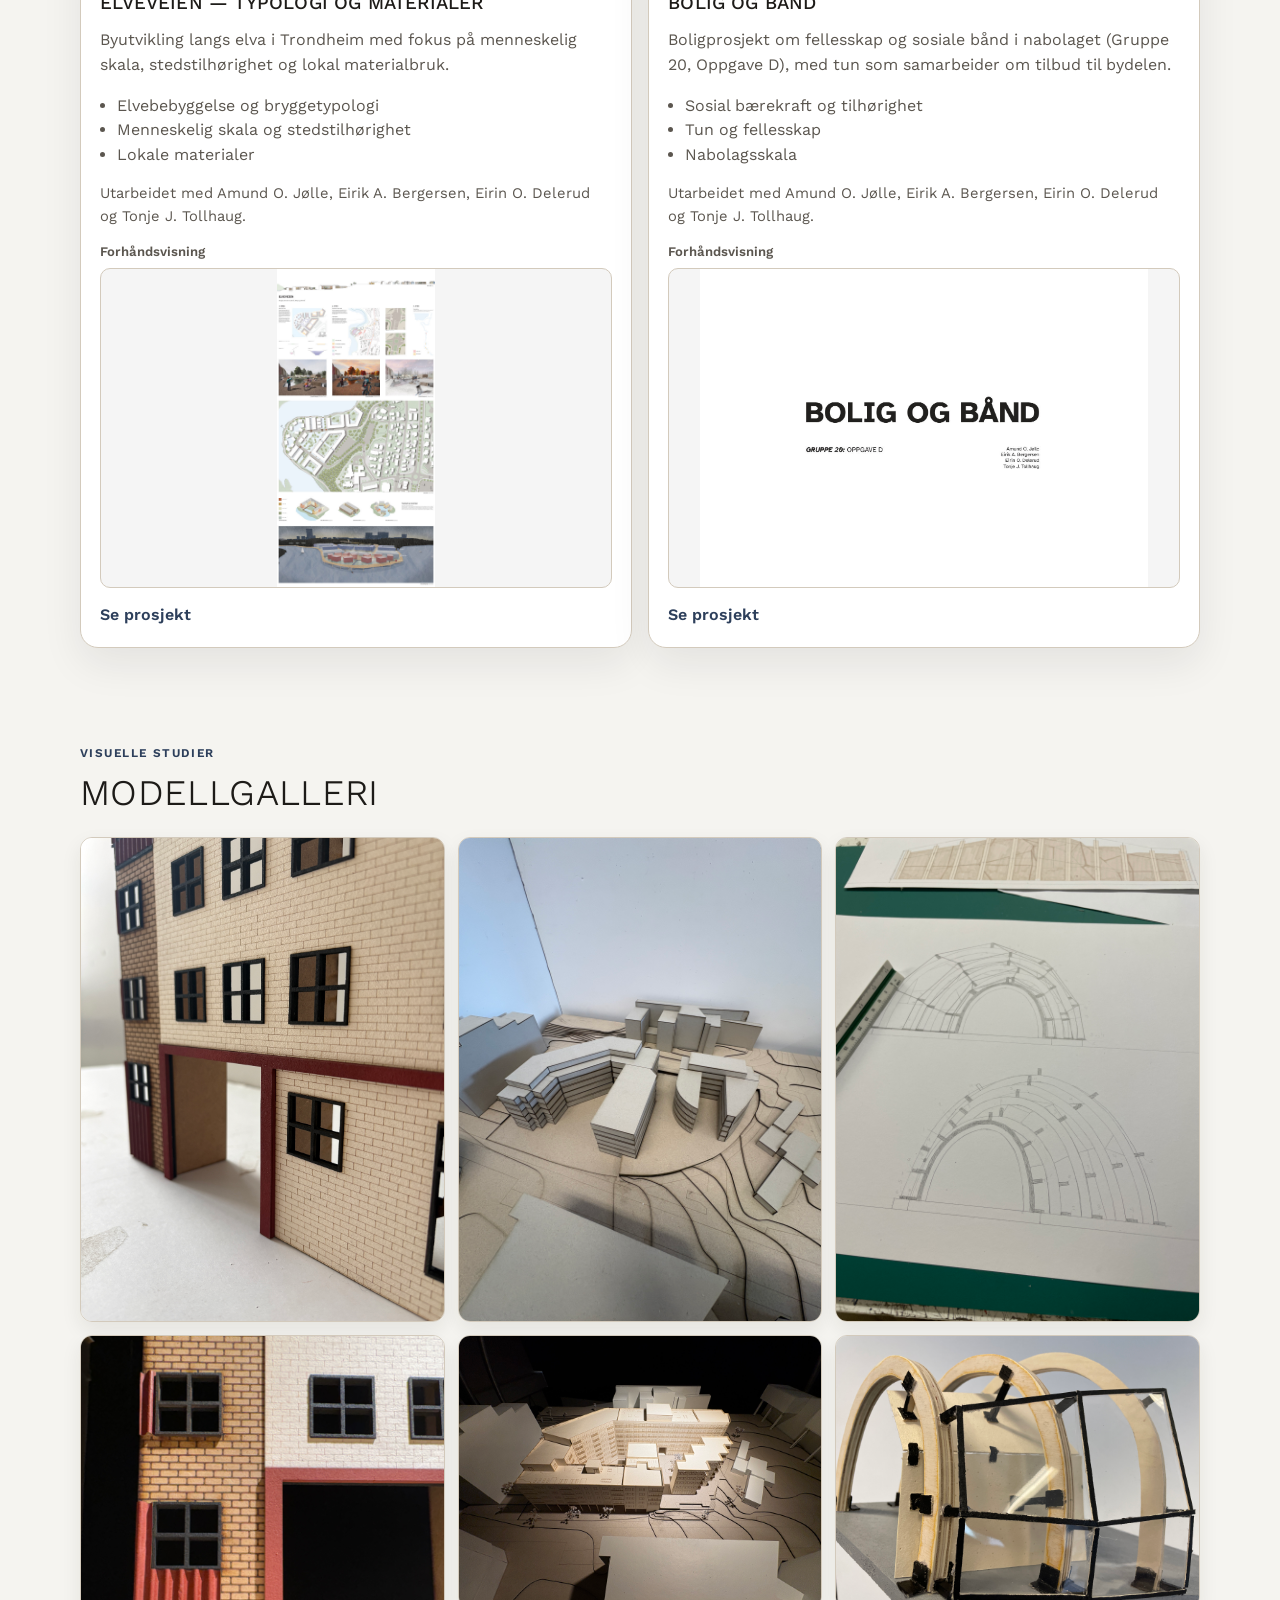
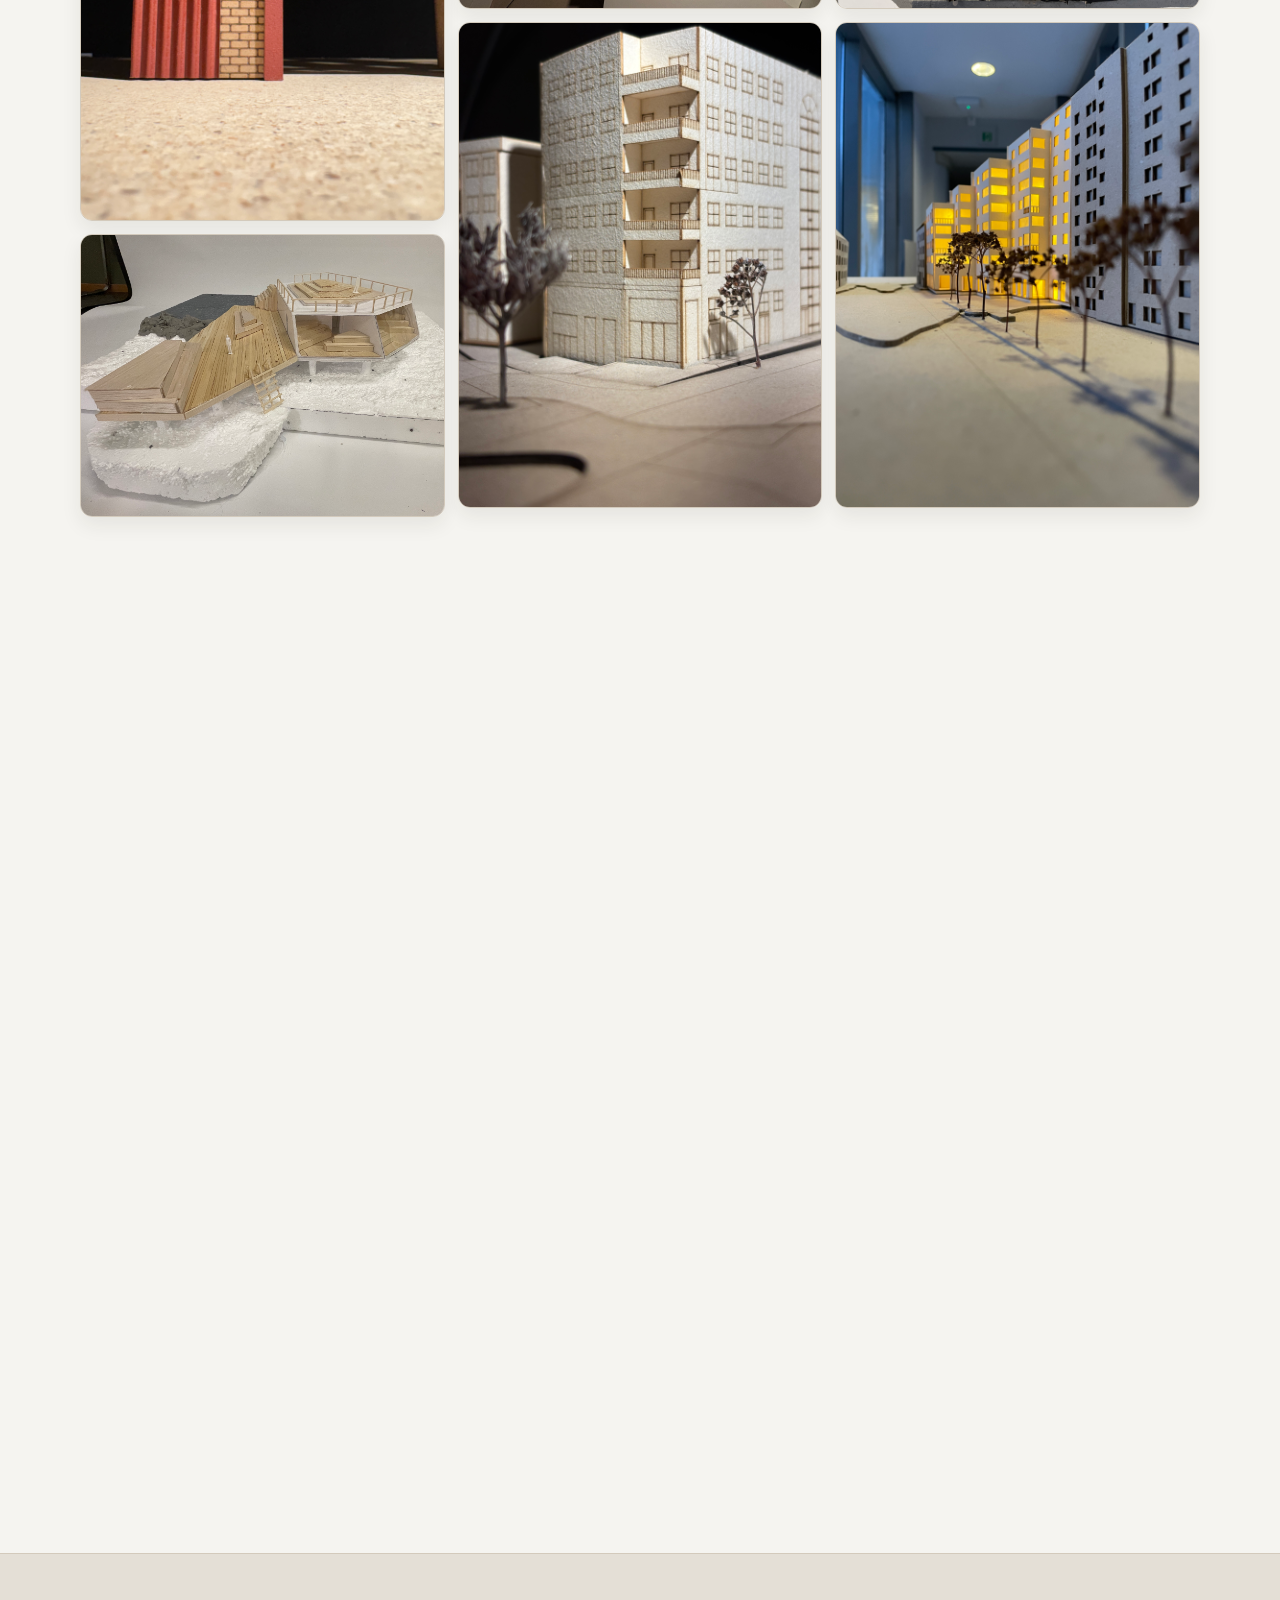
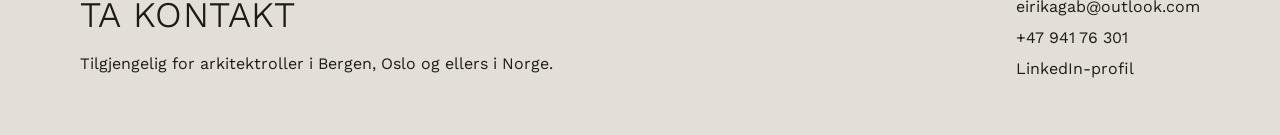
==== commit a75432c4: "Oppdater CV/portefolje PDF-er og fiks filreferanser" ====
--- a/index.html
+++ b/index.html
@@ -32,12 +32,14 @@
             <p class="eyebrow">Master i arkitektur, NTNU 2026</p>
             <h1>Transformasjon, bolig og byutvikling med varig kvalitet.</h1>
             <p class="lead">
-              Nyutdannet arkitekt med særlig interesse for transformasjon,
-              offentlige bygg, boligarkitektur og urbane sammenhenger.
+              Nyutdannet arkitekt fra NTNU med særlig interesse for transformasjon, boligarkitektur, offentlige bygg,
+               3D-modellering og teknologi. Jeg er opptatt av at form og uttrykk tar utgangspunkt i stedets kvaliteter, 
+               ønsker å bidra til at transformasjon lettere blir førstevalget og at grå arealer utnyttes bedre for å begrense
+                den stegvise nedbyggingen av naturen vår.
             </p>
             <div class="cta-row">
               <a class="btn btn-primary" href="#projects">Se prosjekter</a>
-              <a class="btn btn-secondary" href="prosjekter/cv-portefolje.html">CV + portefølje</a>
+              <a class="btn btn-secondary" href="prosjekter/cv-portefolje.html">CV & Portofolio</a>
               <a class="btn btn-secondary" href="prosjekter/extended.html">Masteroppgave</a>
             </div>
           </div>
